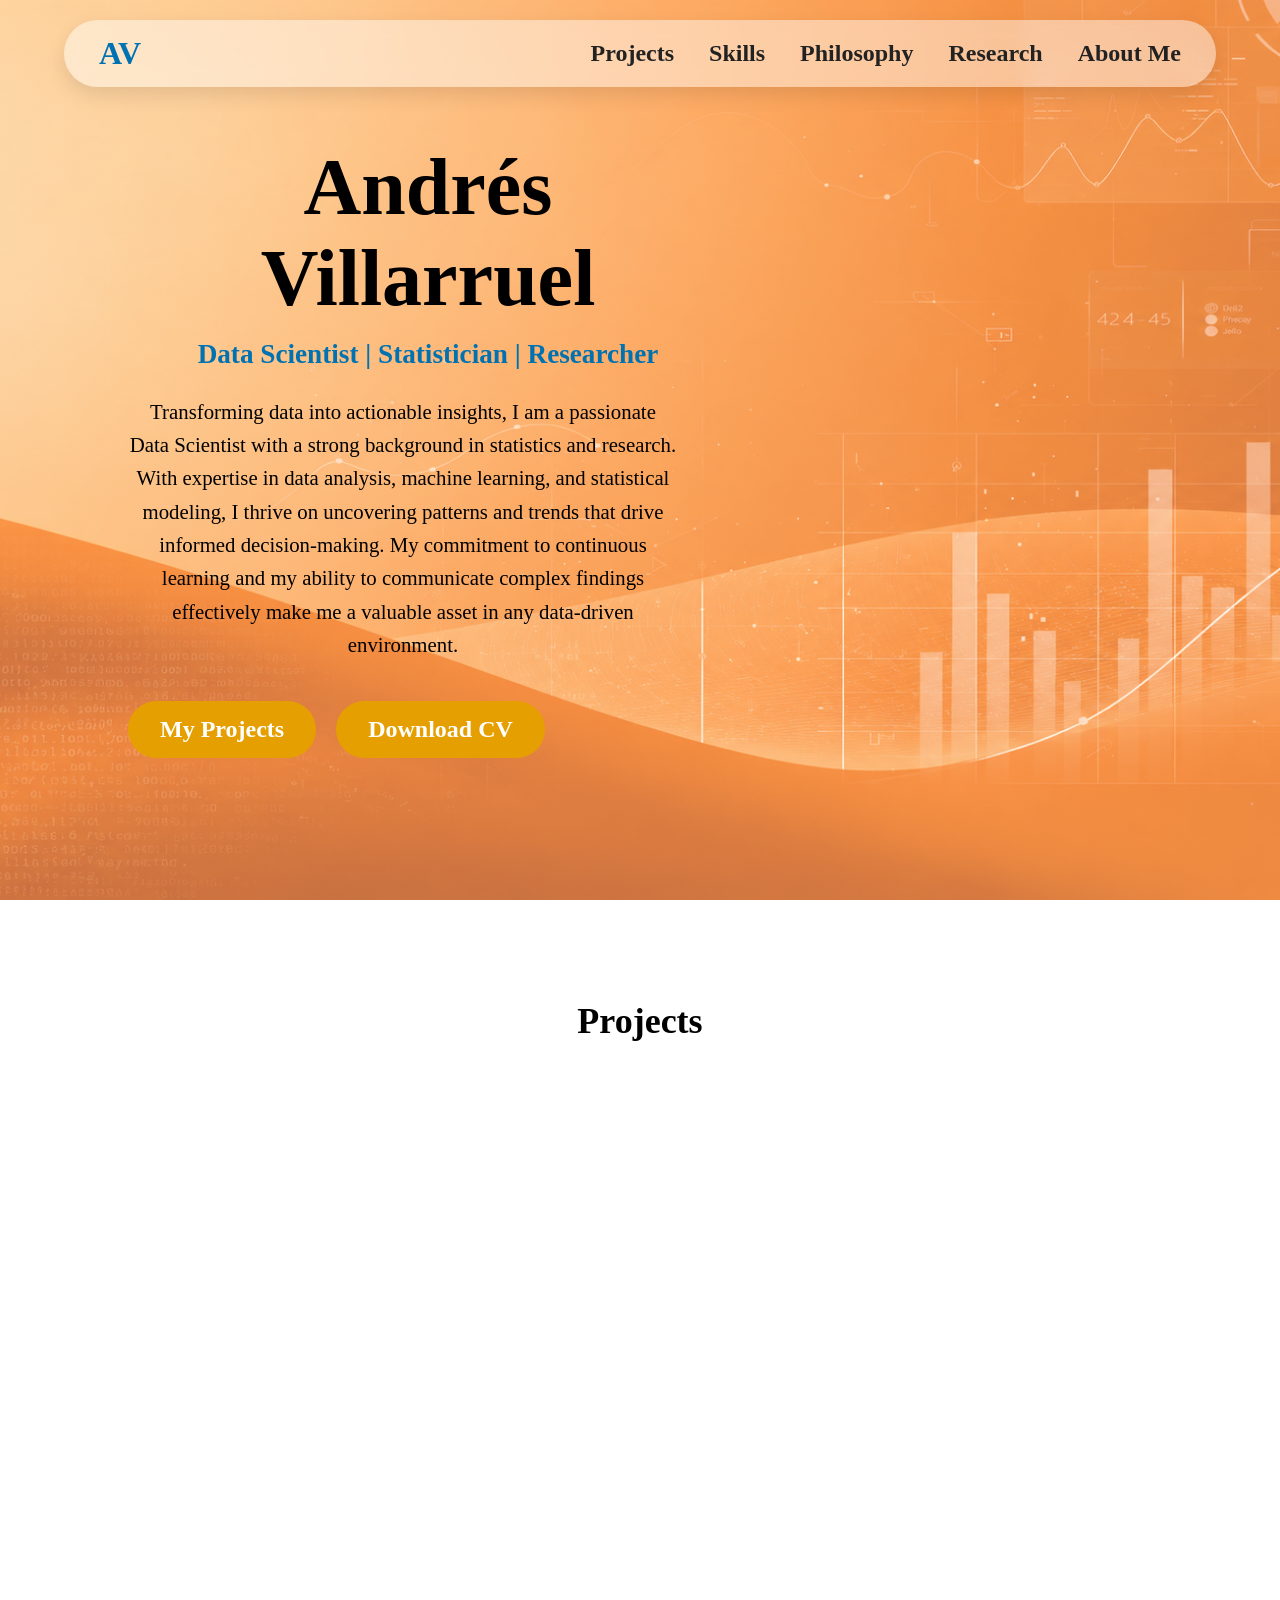
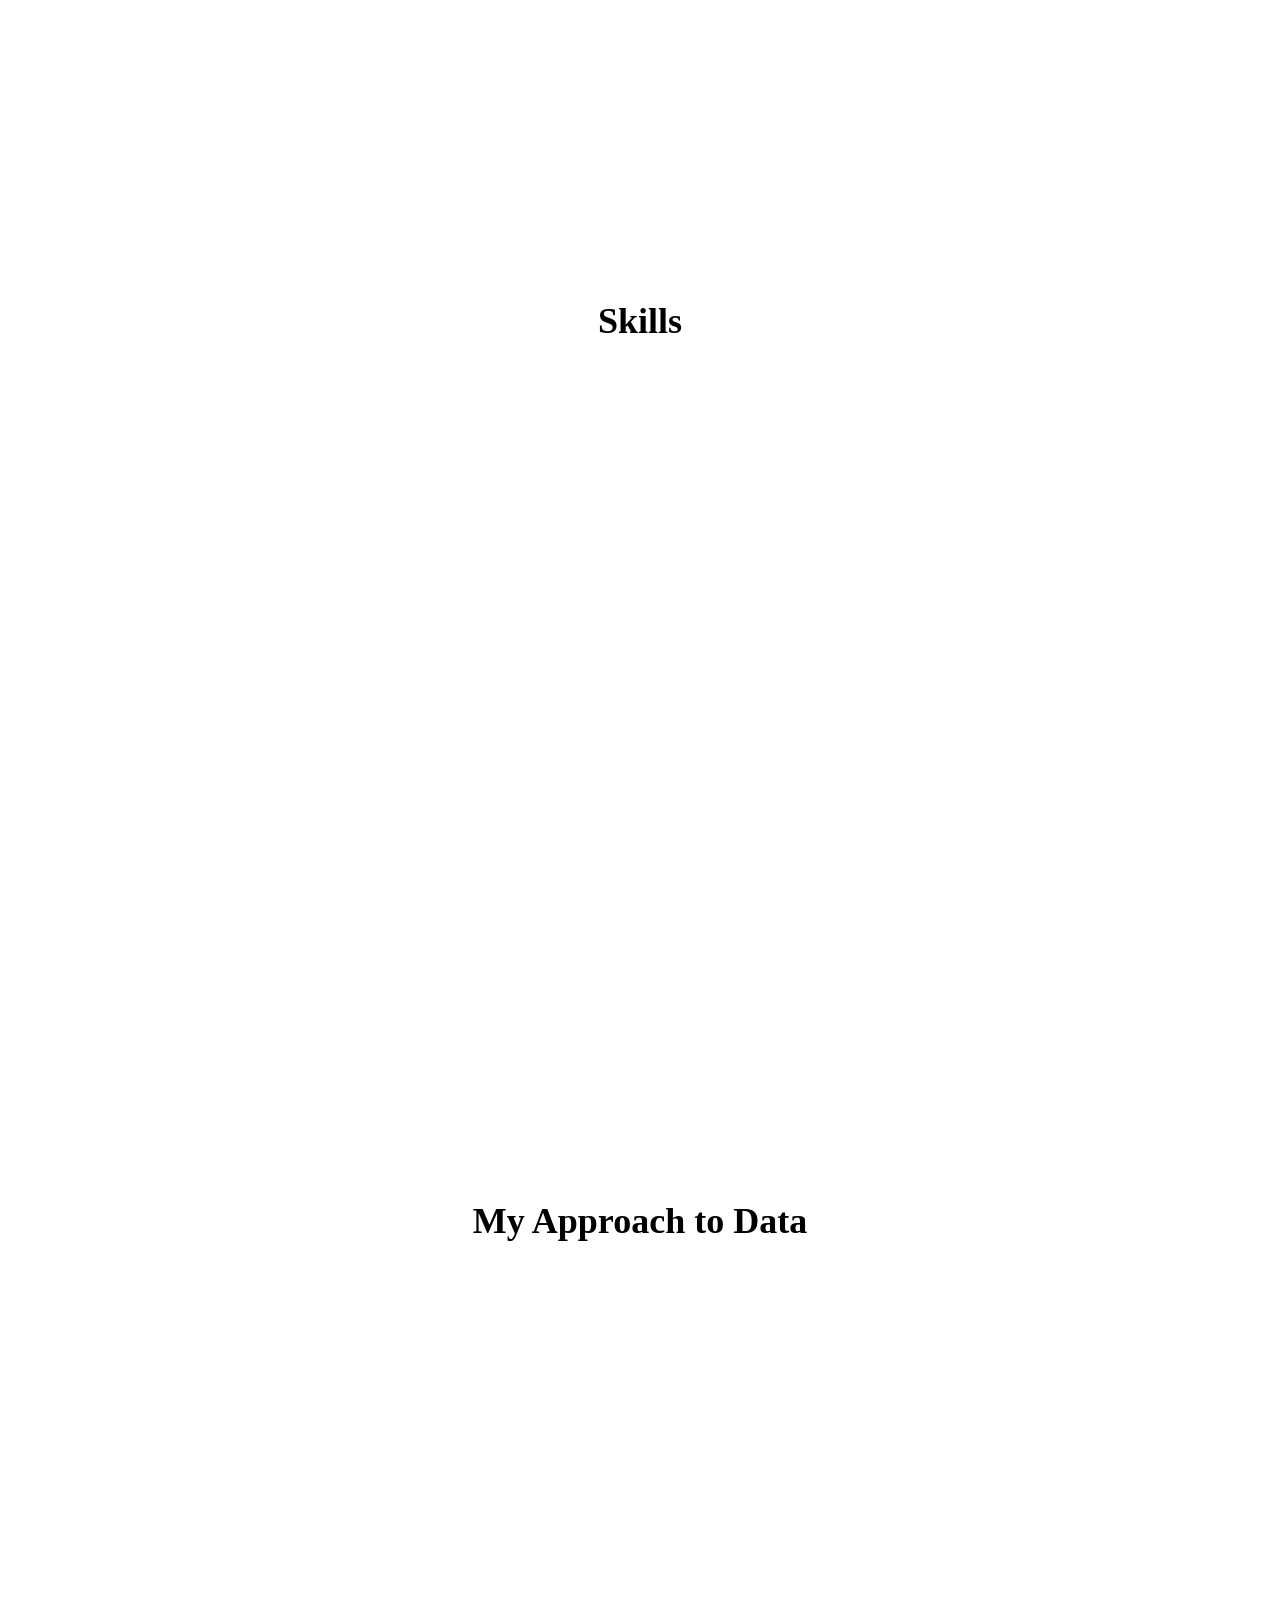
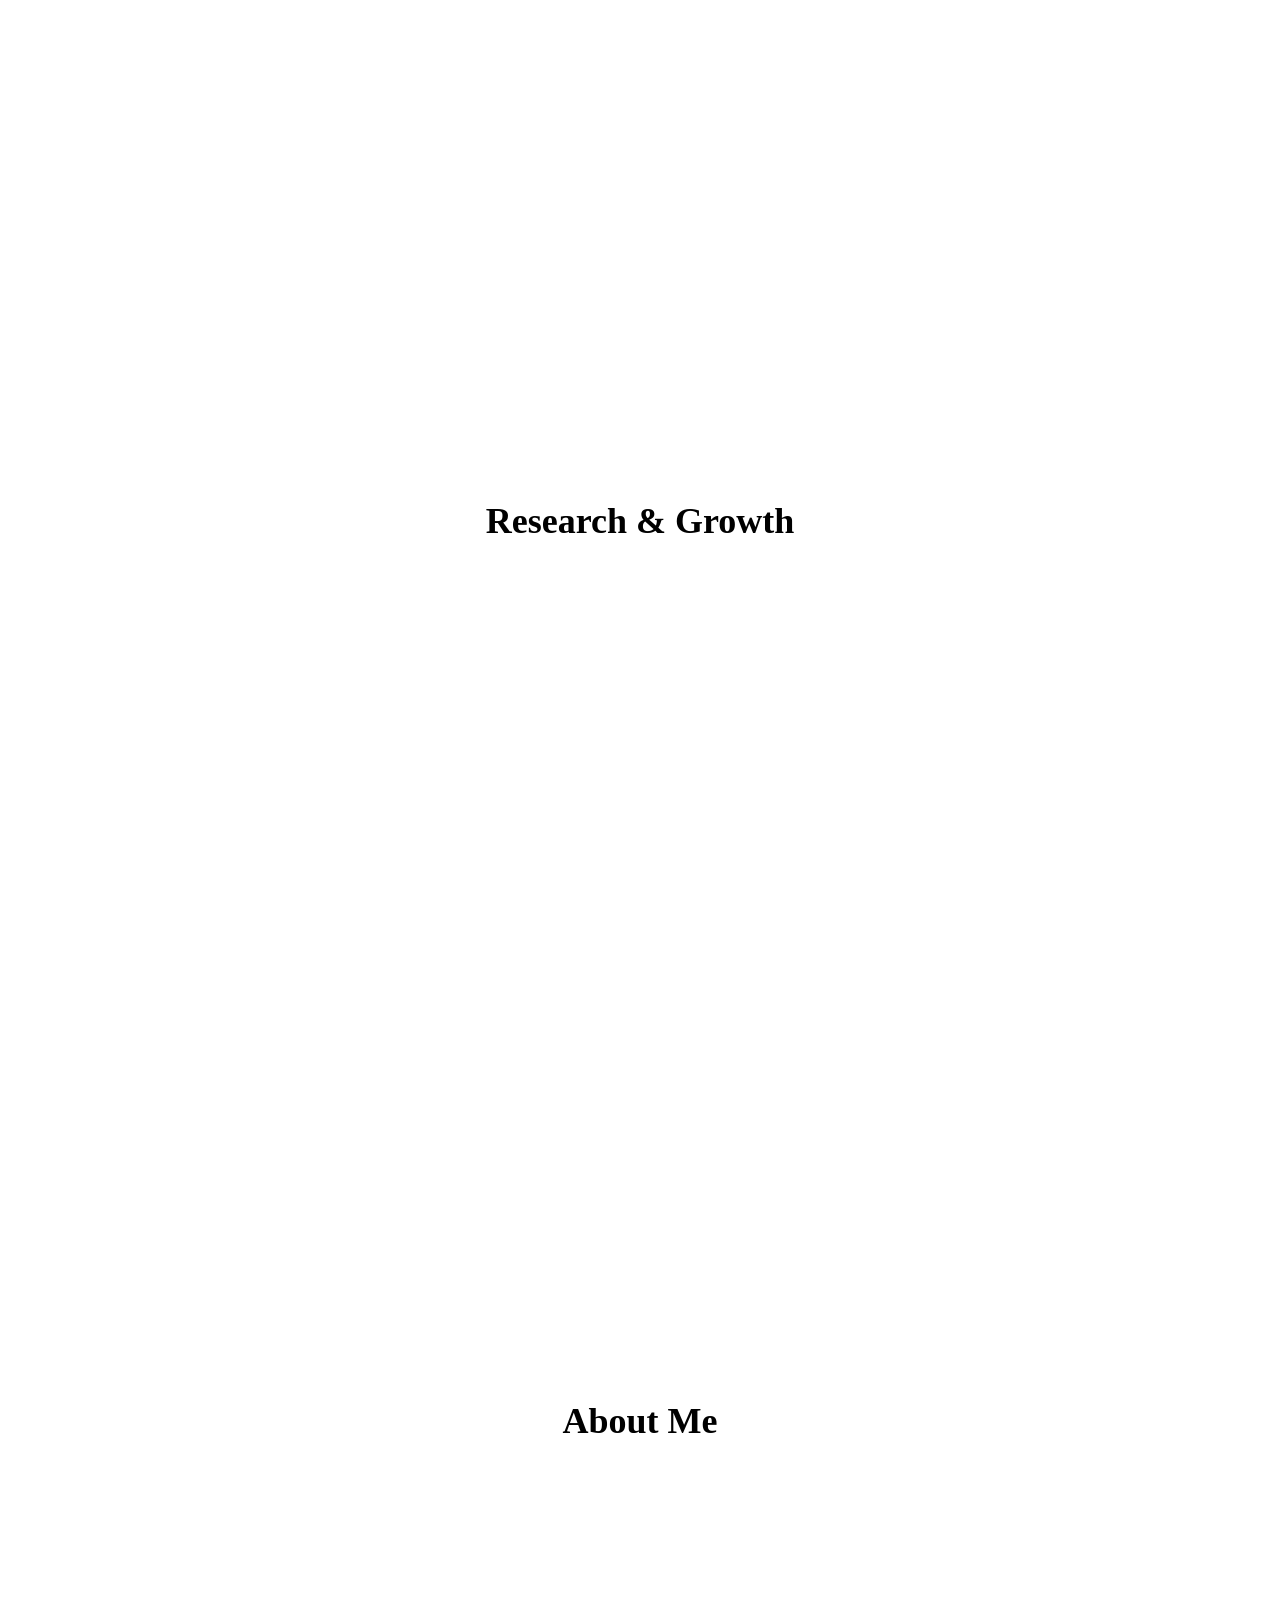
==== index.html @ 9e5d06f0 "Created basic files and folders style.css, script.js,  image folder and index.html" ====
<!DOCTYPE html>
<html lang="en">

<head>
    <meta charset="UTF-8">
    <meta name="viewport" content="width=device-width, initial-scale=1.0">

    <title>
        Andy Villa | Data Analyst
    </title>

    <link rel="stylesheet" href="styles/style.css">
</head>

<body>
     <header>

        <nav>

            <div class="logo">
                AV
            </div>

            <ul class="nav-links">

                <li>
                    <a href="#projects">
                        Projects
                    </a>
                </li>

                <li>
                    <a href="#skills">
                        Skills
                    </a>
                </li>

                <li>
                    <a href="#philosophy">
                        Philosophy
                    </a>
                </li>

                <li>
                    <a href="#research">
                        Research
                    </a>
                </li>

                <li>
                    <a href="#about">
                        About Me
                    </a>
                </li>

            </ul>

        </nav>

    </header>


    <section id="hero">
        <div class="hero-content">
            <h1>
                Andrés Villarruel
            </h1>

            <h2>
                Data Scientist | Statistician | Researcher
            </h2>

            <p>
                Transforming data into actionable insights, I am a passionate Data Scientist with a strong background in statistics and research. With expertise in data analysis, machine learning, and statistical modeling, I thrive on uncovering patterns and trends that drive informed decision-making. My commitment to continuous learning and my ability to communicate complex findings effectively make me a valuable asset in any data-driven environment. 
            </p>

            <div class="buttons">

                <a href="#projects" class="button">
                    My Projects
                </a>

                <a href="documents/CV.pdf" class="button">
                    Download CV
                </a>

            </div>
        </div>
    </section>

    <section id="projects">
        <h2>Projects</h2>
    </section>

    <section id="skills">
        <h2>Skills</h2>
    </section>

    <section id="philosophy">
        <h2>My Approach to Data</h2>
    </section>

    <section id="research">
        <h2>Research & Growth</h2>
    </section>

    <section id="about">
        <h2>About Me</h2>
    </section>

    <script src="scripts/script.js"></script>
</body>

</html>
---- styles/style.css ----
body {
    background-color: #ffffff;
    color: black;
    text-align: center;
    font-size: 24px;
}

/* Remove default browser spacing */
* {
    margin: 0;
    padding: 0;
    box-sizing: border-box;
}

/* Navigation bar */
header {
    position: fixed;

    top: 20px;
    left: 50%;

    transform: translateX(-50%);

    width: 90%;

    z-index: 1000;
}


nav {
    display: flex;

    justify-content: space-between;

    align-items: center;

    padding: 15px 35px;

    border-radius: 50px;

    background-color: rgba(255,255,255,0.45);

    backdrop-filter: blur(10px);

    box-shadow: 0 8px 20px rgba(0,0,0,0.1);
}


.logo {

    font-size: 2rem;

    font-weight: 800;

    color: #0072B2;

    cursor: default;
}

.nav-links {

    display: flex;

    list-style: none;

    gap: 35px;
}


.nav-links a {

    text-decoration: none;

    color: #222;

    font-weight: 600;

    position: relative;

    transition: color 0.3s;
}

.nav-links a::after {

    content: "";

    position: absolute;

    left: 0;
    bottom: -5px;

    width: 0;
    height: 3px;

    background-color: #E69F00;

    transition: width 0.3s;
}


.nav-links a:hover {

    color: #E69F00;
}


.nav-links a:hover::after {

    width: 100%;
}
/* Hero section */
#hero {
    height: 100vh;

    display: flex;
    align-items: center;

    padding-left: 10%;

    /* Background image */
    background-image: 
        linear-gradient(
            rgba(255, 255, 255, 0.25),
            rgba(255, 255, 255, 0.25)
        ),
        url("../images/background.png");

    background-size: cover;
    background-position: center;
    background-repeat: no-repeat;
}


/* Container with text */
.hero-content {
    max-width: 600px;
}


/* Name */
.hero-content h1 {
    font-size: 5rem;
    font-weight: 800;
    margin-bottom: 15px;
}


/* Job title */
.hero-content h2 {
    color: #0072B2;
    font-size: 1.7rem;
    font-weight: 600;
    margin-bottom: 25px;
}


/* Description */
.hero-content p {
    font-size: 1.3rem;
    line-height: 1.6;
    max-width: 550px;
    margin-bottom: 40px;
}


/* Buttons container */
.buttons {
    display: flex;
    gap: 20px;
    align-content: center;
}


/* Buttons */
.button {
    display: inline-block;

    background-color: #E69F00;
    color: white;

    text-decoration: none;

    padding: 15px 32px;
    border-radius: 30px;

    font-weight: bold;

    transition: 
        transform 0.2s,
        box-shadow 0.2s;
}


/* Hover effect */
.button:hover {
    background-color: #005580;
    transform: translateY(-3px);
    box-shadow: 0 4px 8px rgba(0, 0, 0, 0.2);
}

html {
    scroll-behavior: smooth;
}

section:not(#hero) {

    min-height: 100vh;

    padding: 100px 10%;
}
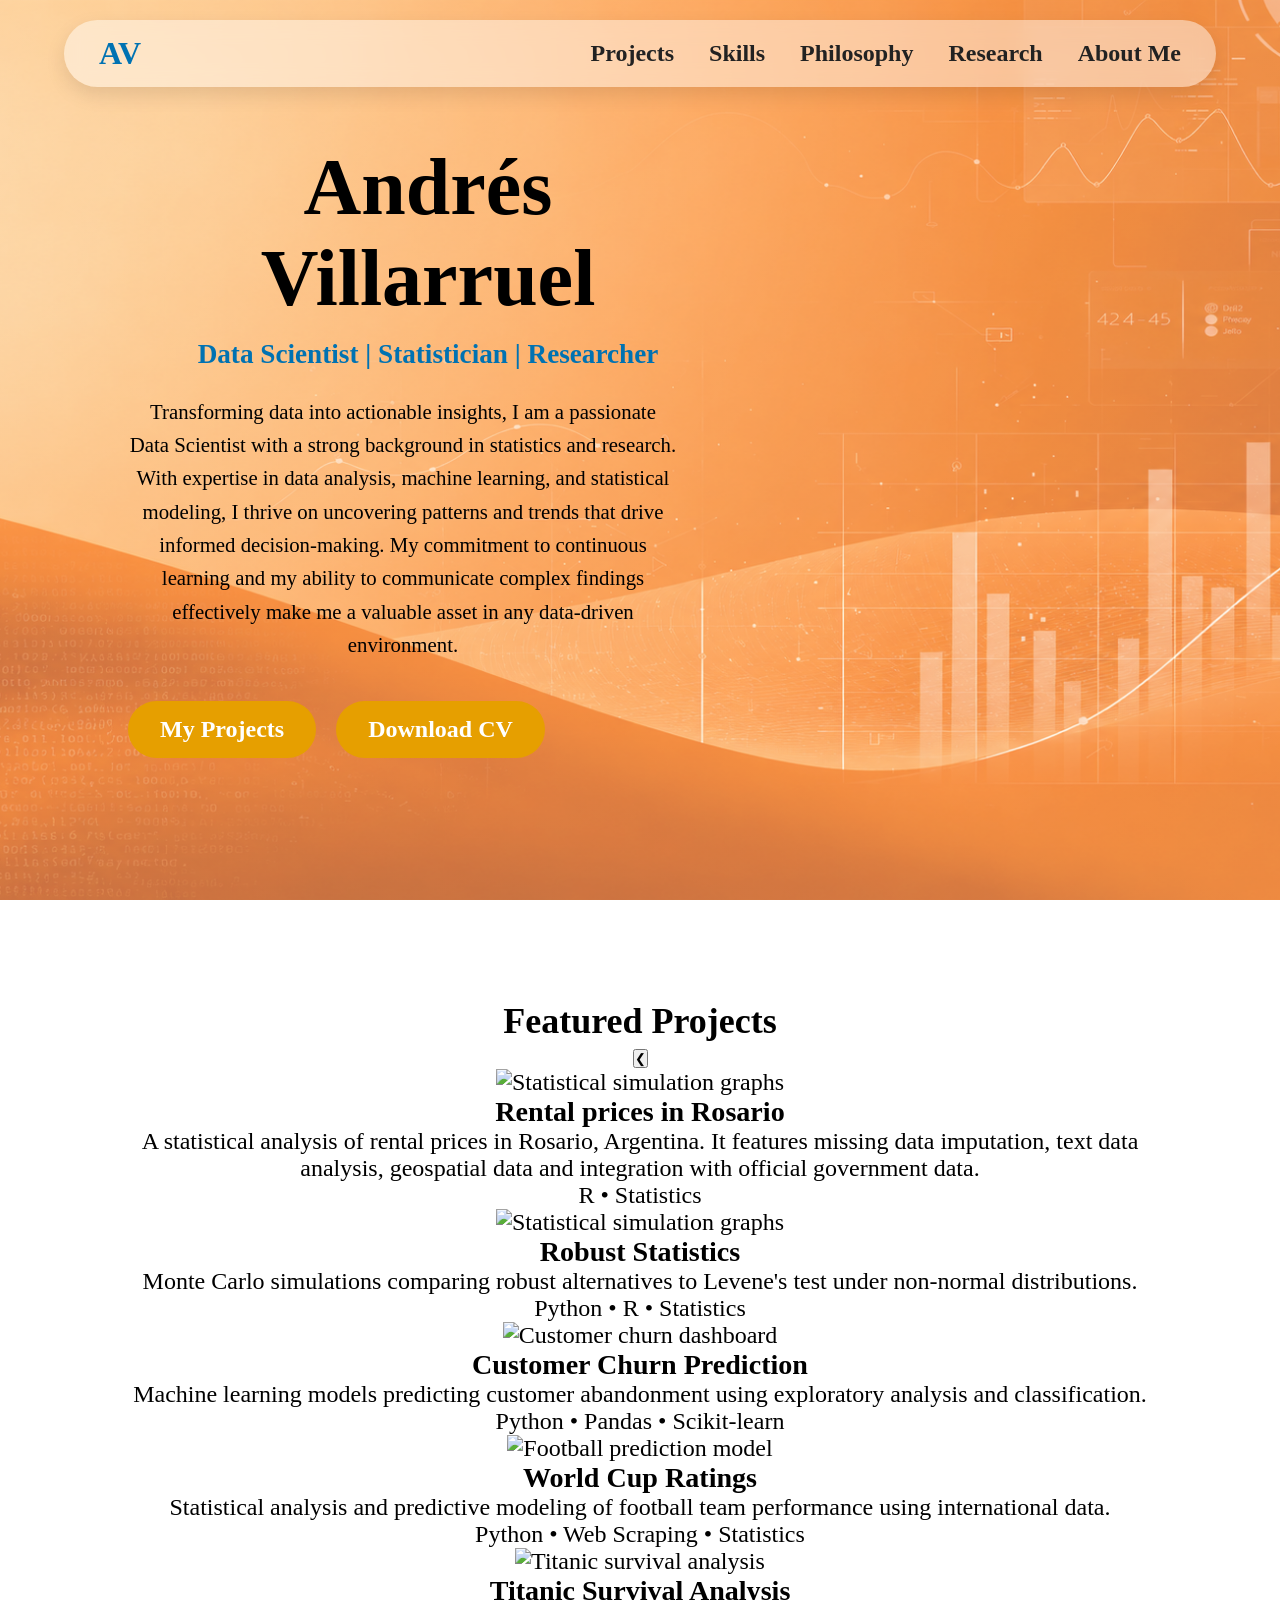
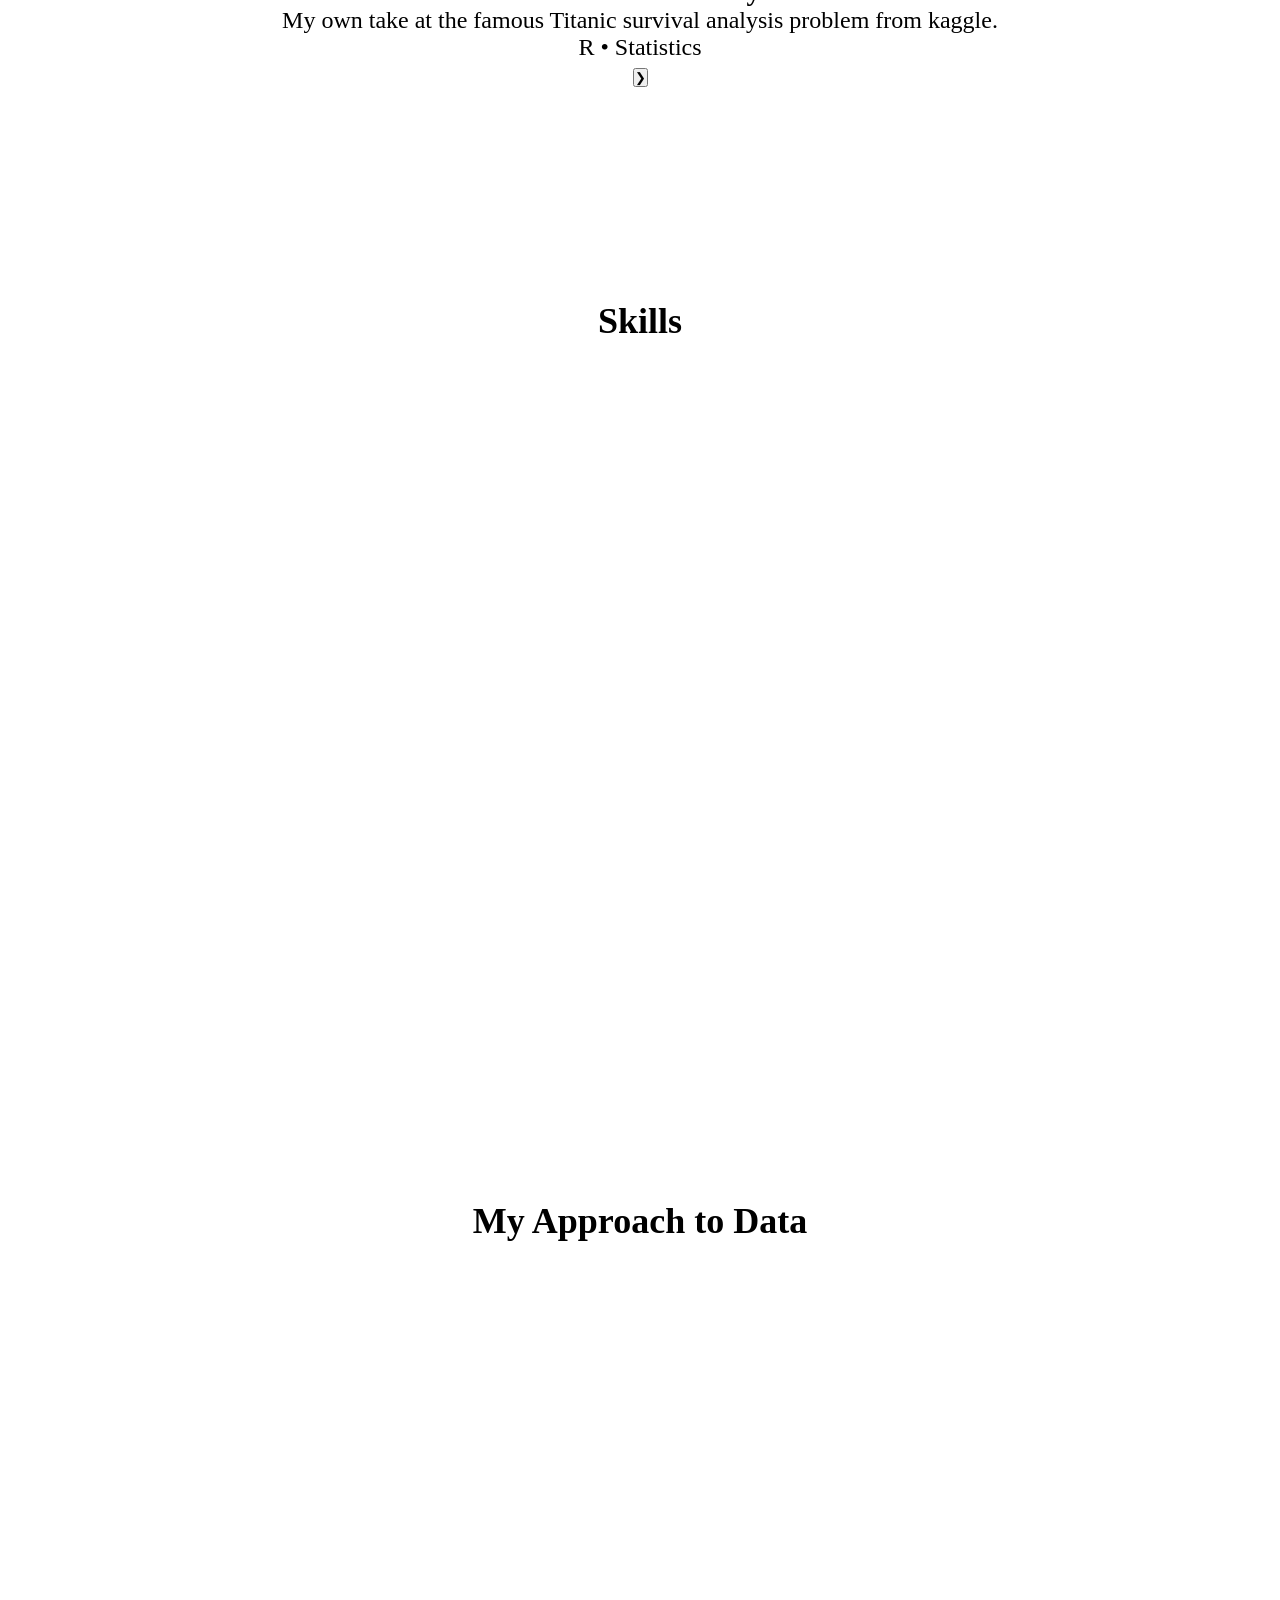
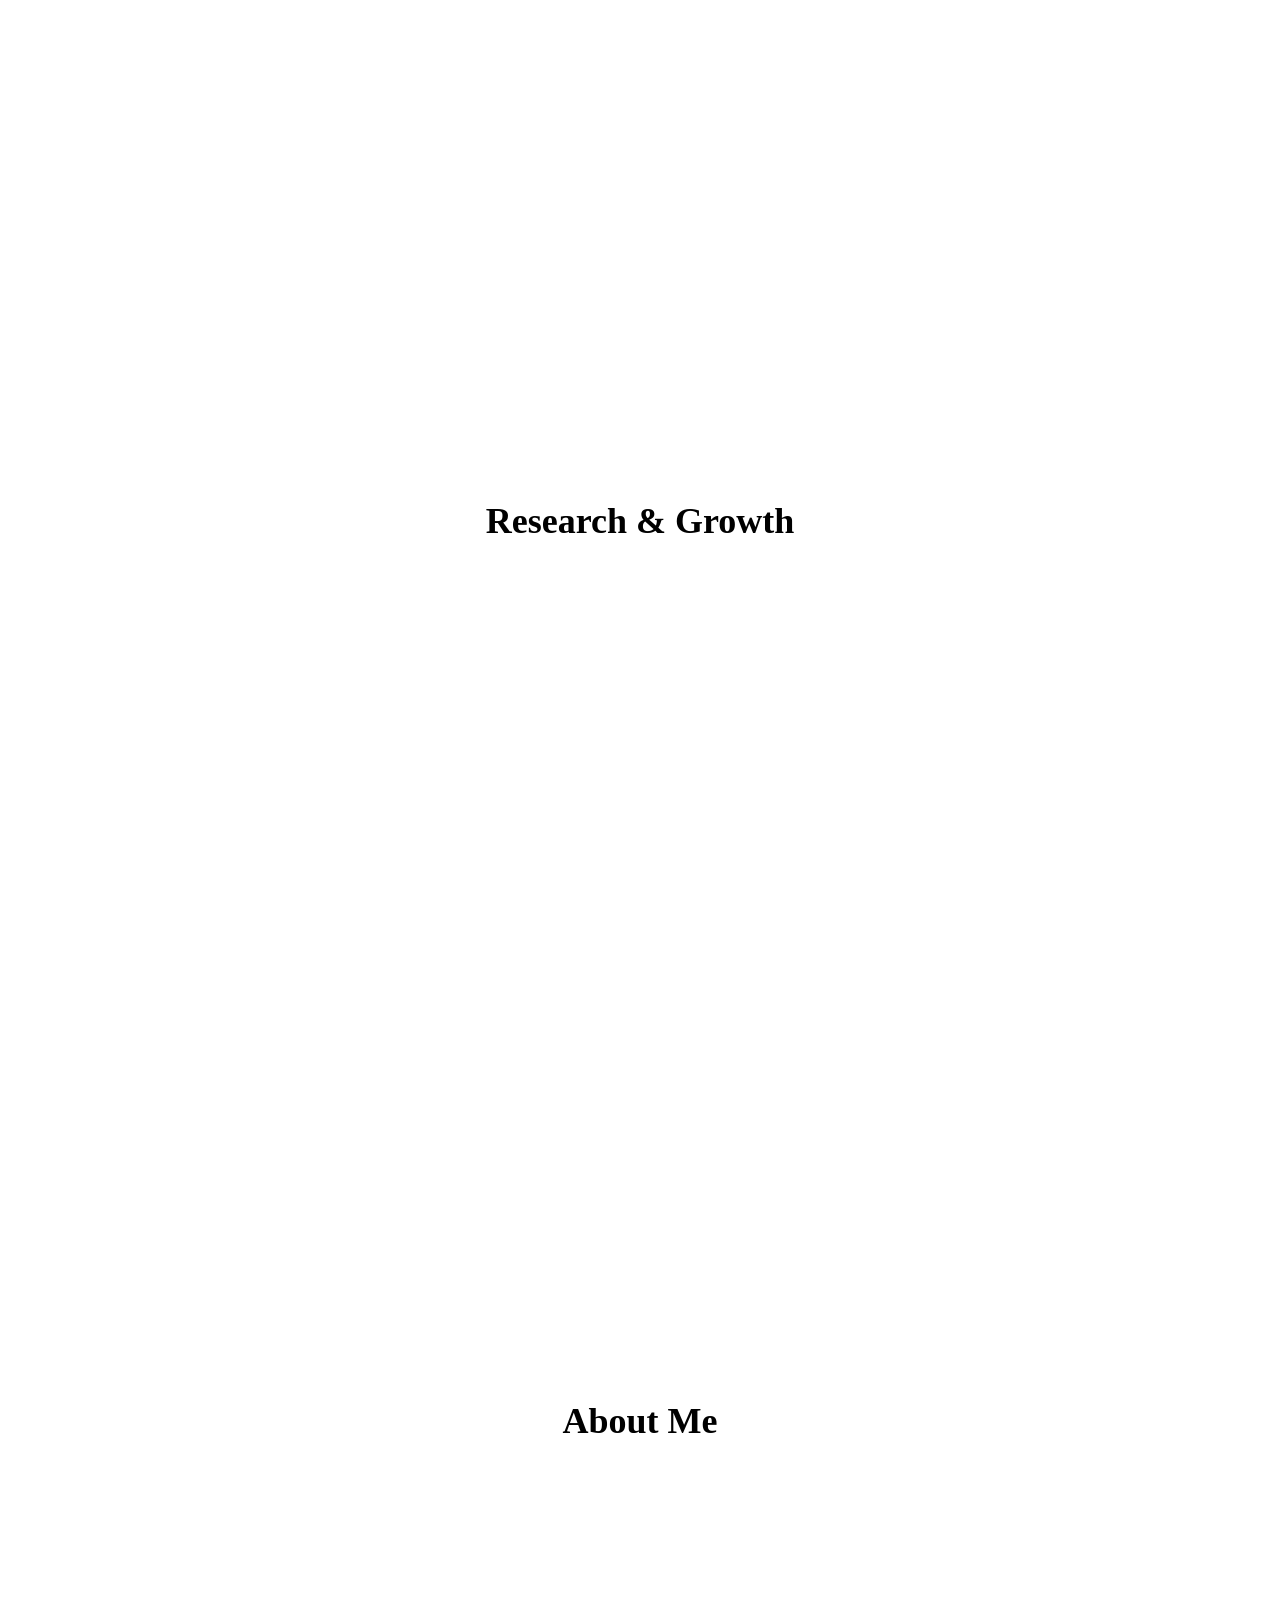
==== commit 05a096e1: "Update added carousel" ====
--- a/index.html
+++ b/index.html
@@ -6,7 +6,7 @@
     <meta name="viewport" content="width=device-width, initial-scale=1.0">
 
     <title>
-        Andy Villa | Data Analyst
+        Andres Villarruel | Data Analyst
     </title>
 
     <link rel="stylesheet" href="styles/style.css">
@@ -89,7 +89,163 @@
     </section>
 
     <section id="projects">
-        <h2>Projects</h2>
+
+        <h2 class="section-title">
+            Featured Projects
+        </h2>
+
+        <div class="carousel-container">
+
+            <button class="arrow left">
+                &#10094;
+            </button>
+
+            
+            <div class="carousel-window">
+
+
+                <div class="project-carousel">
+
+
+                    <article class="project-card">
+
+                        <img src="images/rentalprices/card.png"
+                            alt="Statistical simulation graphs">
+
+                        <div class="card-content">
+
+                            <h3>
+                                Rental prices in Rosario
+                            </h3>
+
+                            <p>
+                                A statistical analysis of rental prices in Rosario, Argentina. It features missing data imputation, text data analysis, geospatial data and integration with official government data.   
+                            </p>
+
+                            <span>
+                                R • Statistics
+                            </span>
+
+                        </div>
+
+                    </article>
+
+
+                    <article class="project-card">
+
+                        <img src="images/levene/card.png"
+                            alt="Statistical simulation graphs">
+
+                        <div class="card-content">
+
+                            <h3>
+                                Robust Statistics
+                            </h3>
+
+                            <p>
+                                Monte Carlo simulations comparing
+                                robust alternatives to Levene's test
+                                under non-normal distributions.
+                            </p>
+
+                            <span>
+                                Python • R • Statistics
+                            </span>
+
+                        </div>
+
+                    </article>
+
+
+                    <article class="project-card">
+
+                        <img src="images/churn/card.png"
+                            alt="Customer churn dashboard">
+
+                        <div class="card-content">
+
+                            <h3>
+                                Customer Churn Prediction
+                            </h3>
+
+                            <p>
+                                Machine learning models predicting
+                                customer abandonment using
+                                exploratory analysis and classification.
+                            </p>
+
+                            <span>
+                                Python • Pandas • Scikit-learn
+                            </span>
+
+                        </div>
+
+                    </article>
+
+
+                    <article class="project-card">
+
+                        <img src="images/worldcup/card.png"
+                            alt="Football prediction model">
+
+                        <div class="card-content">
+
+                            <h3>
+                                World Cup Ratings
+                            </h3>
+
+                            <p>
+                                Statistical analysis and predictive
+                                modeling of football team performance
+                                using international data.
+                            </p>
+
+                            <span>
+                                Python • Web Scraping • Statistics
+                            </span>
+
+                        </div>
+
+                    </article>
+
+                    
+                    <article class="project-card">
+
+                        <img src="images/titanic/card.jpg"
+                            alt="Titanic survival analysis">
+
+                        <div class="card-content">
+
+                            <h3>
+                                Titanic Survival Analysis
+                            </h3>
+
+                            <p>
+                                My own take at the famous Titanic survival analysis problem from kaggle.
+                            </p>
+
+                            <span>
+                                R • Statistics
+                            </span>
+
+                        </div>
+
+                    </article>
+
+
+
+                </div>
+
+            </div>
+
+
+            <button class="arrow right">
+                &#10095;
+            </button>
+
+
+        </div>
+
     </section>
 
     <section id="skills">
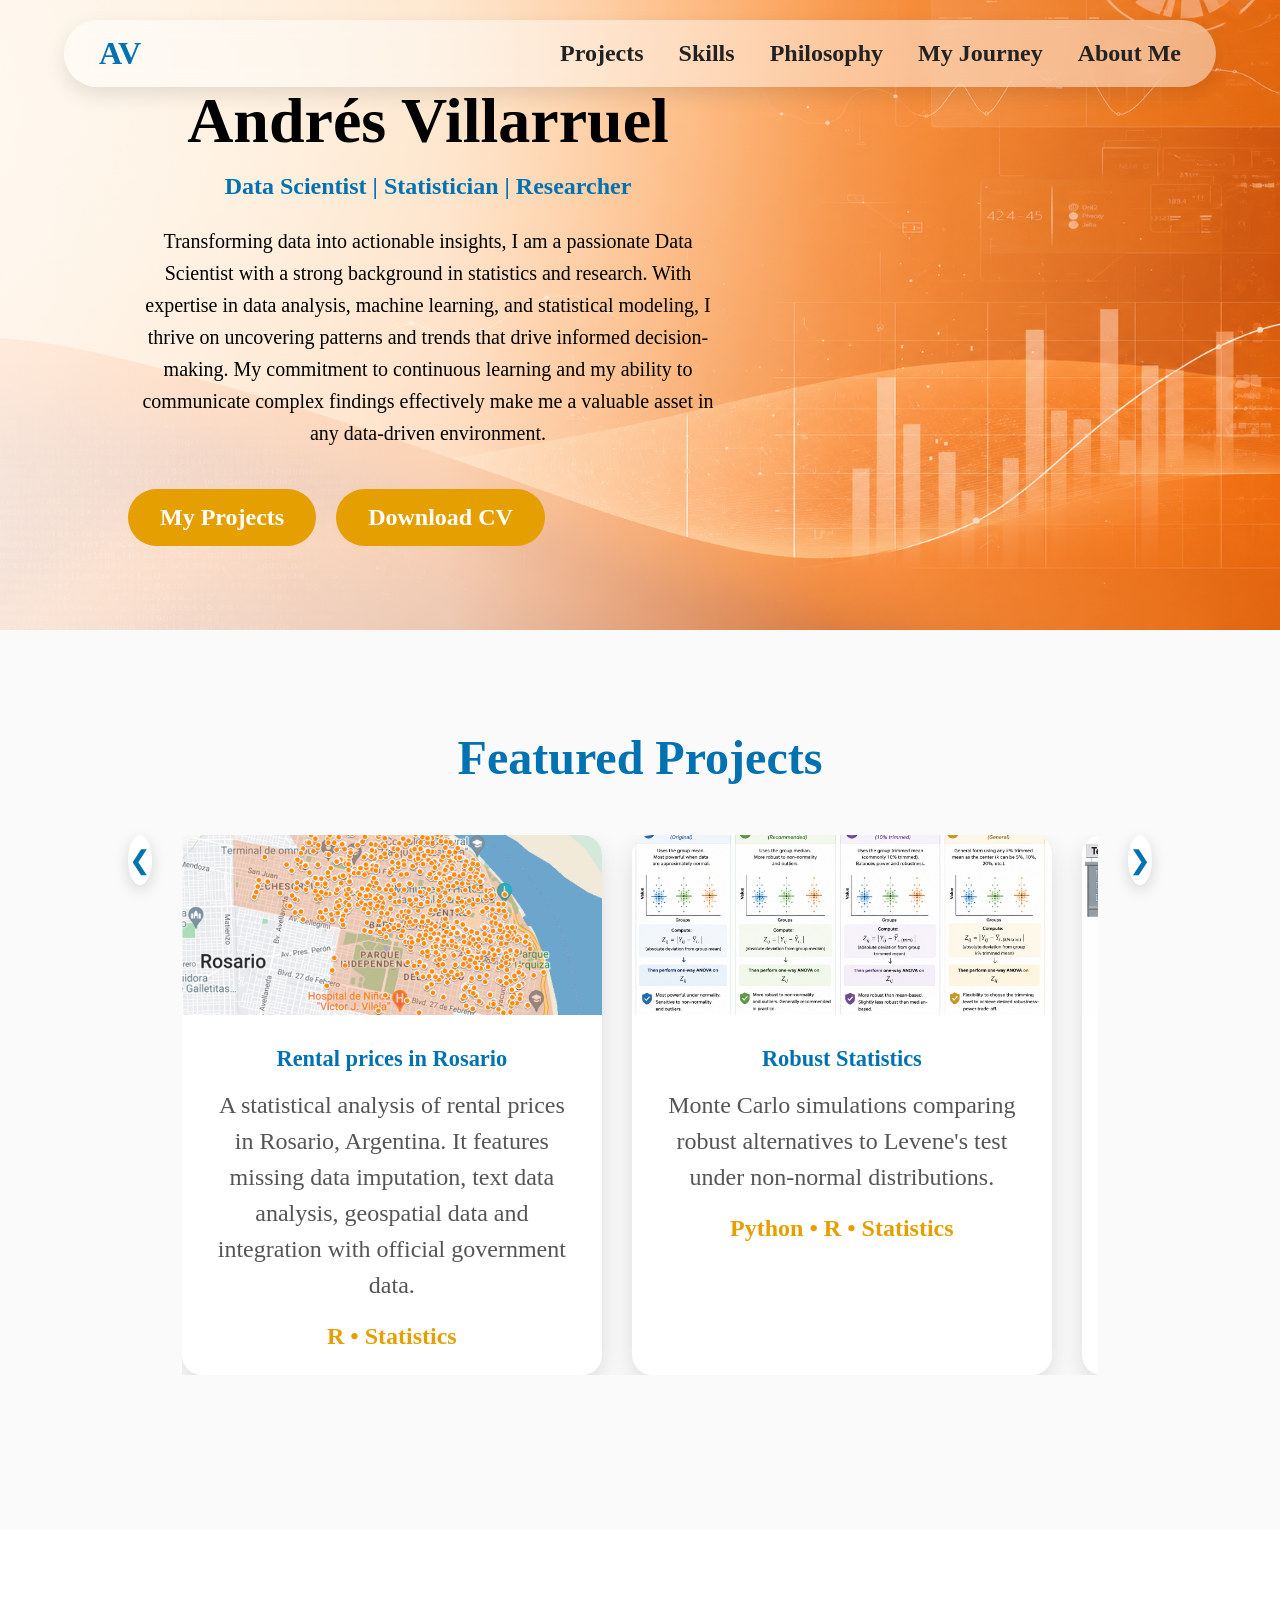
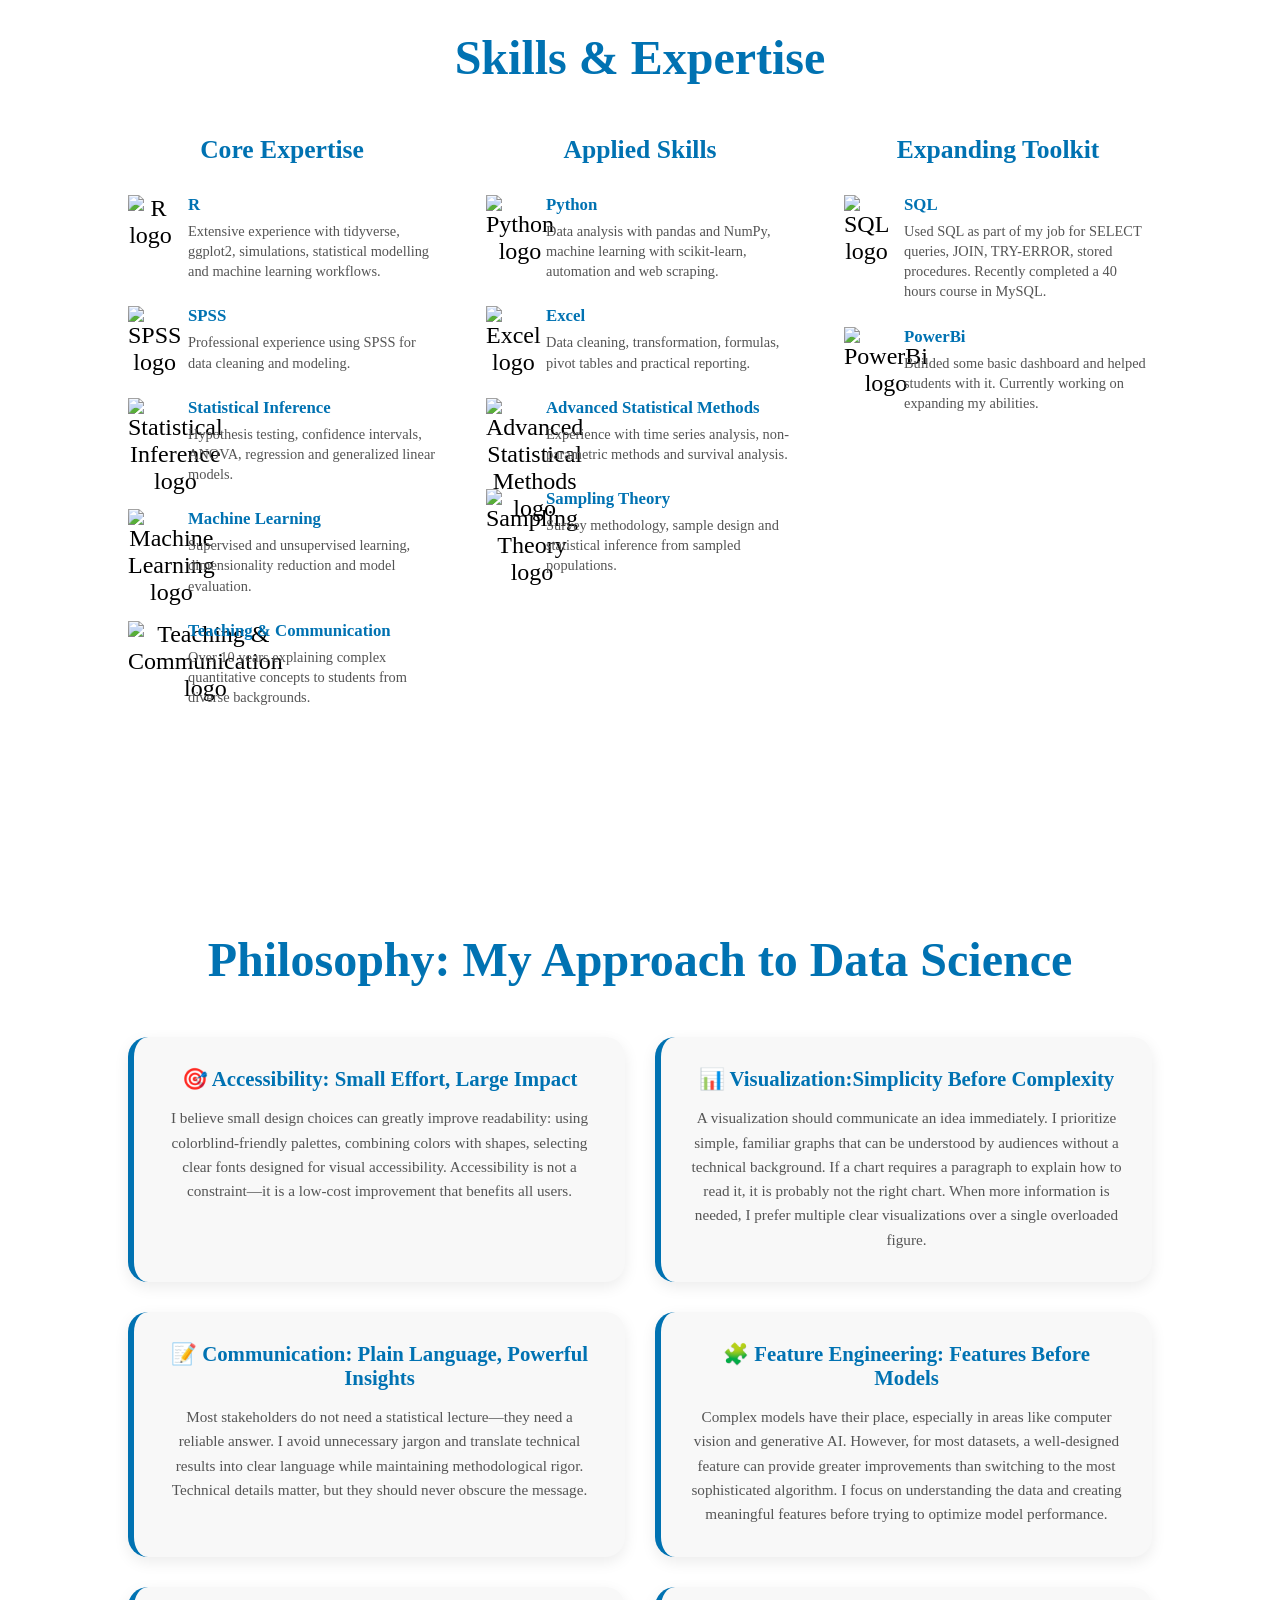
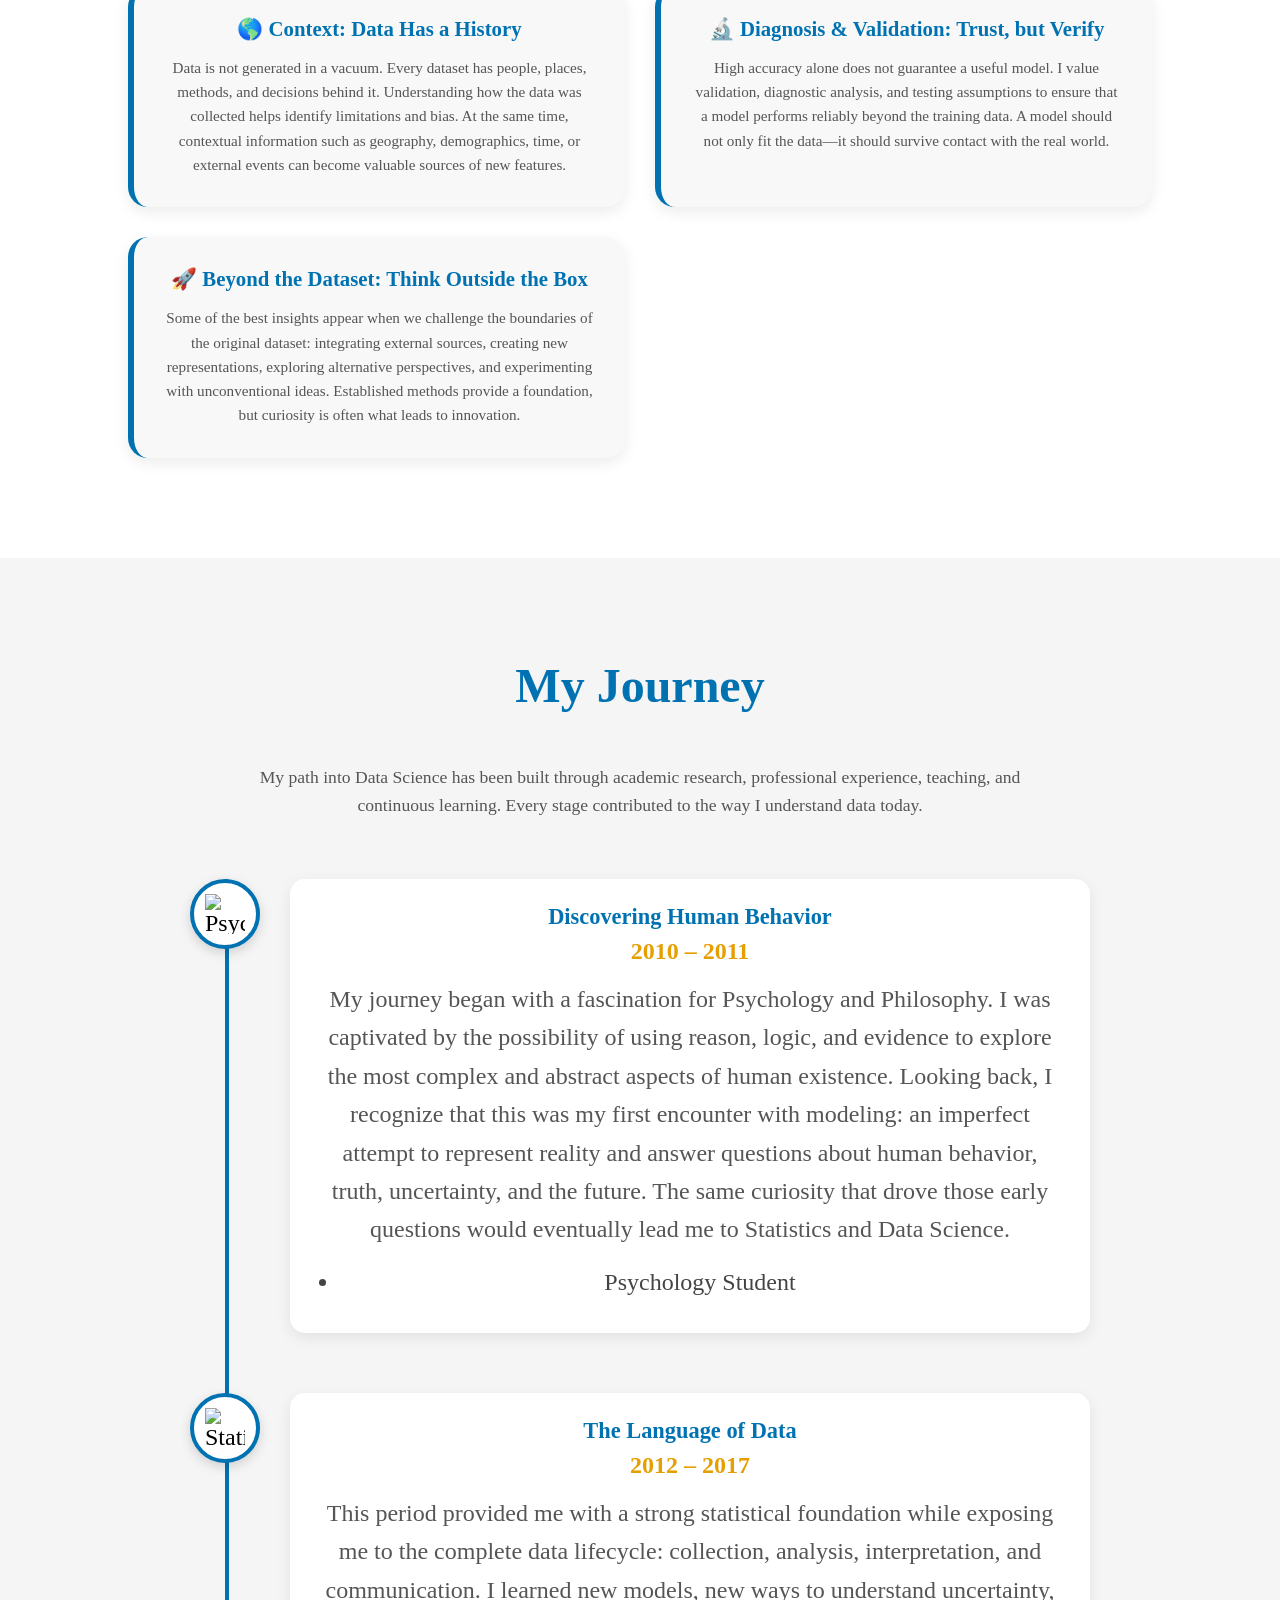
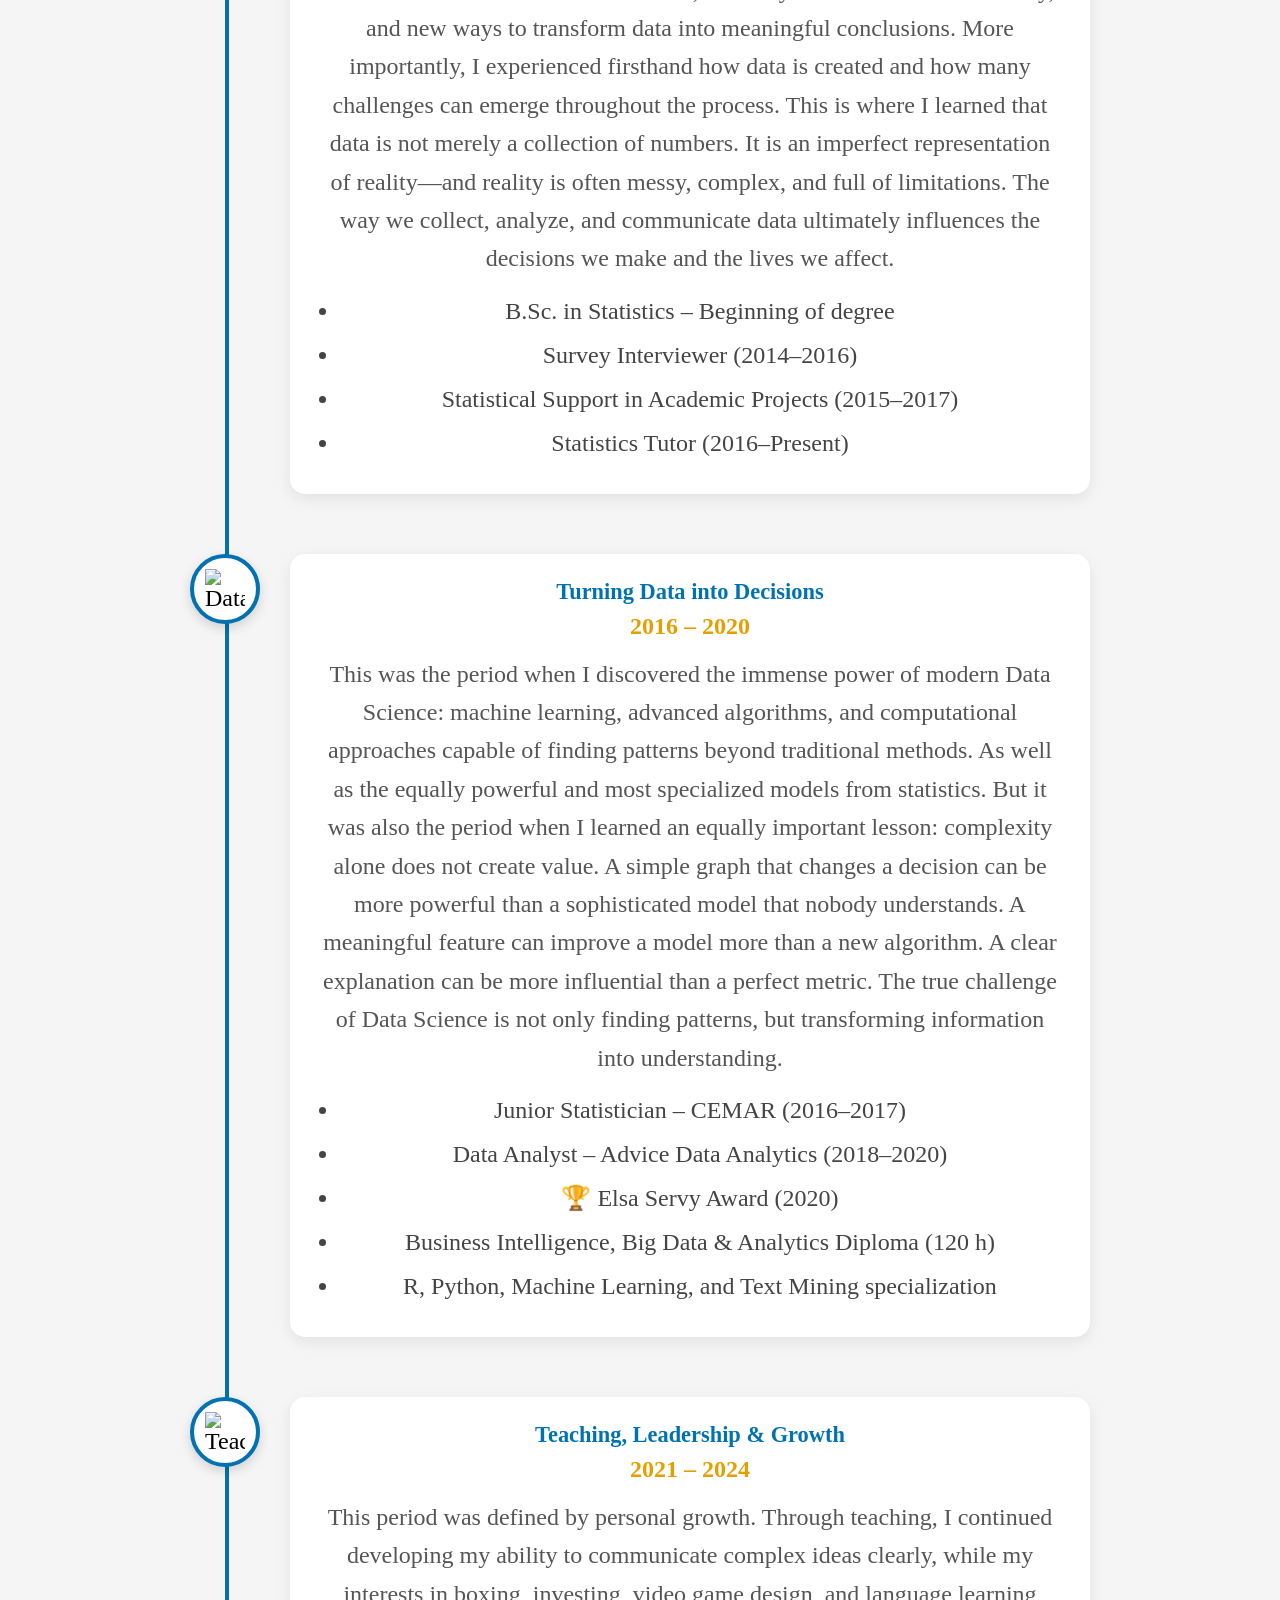
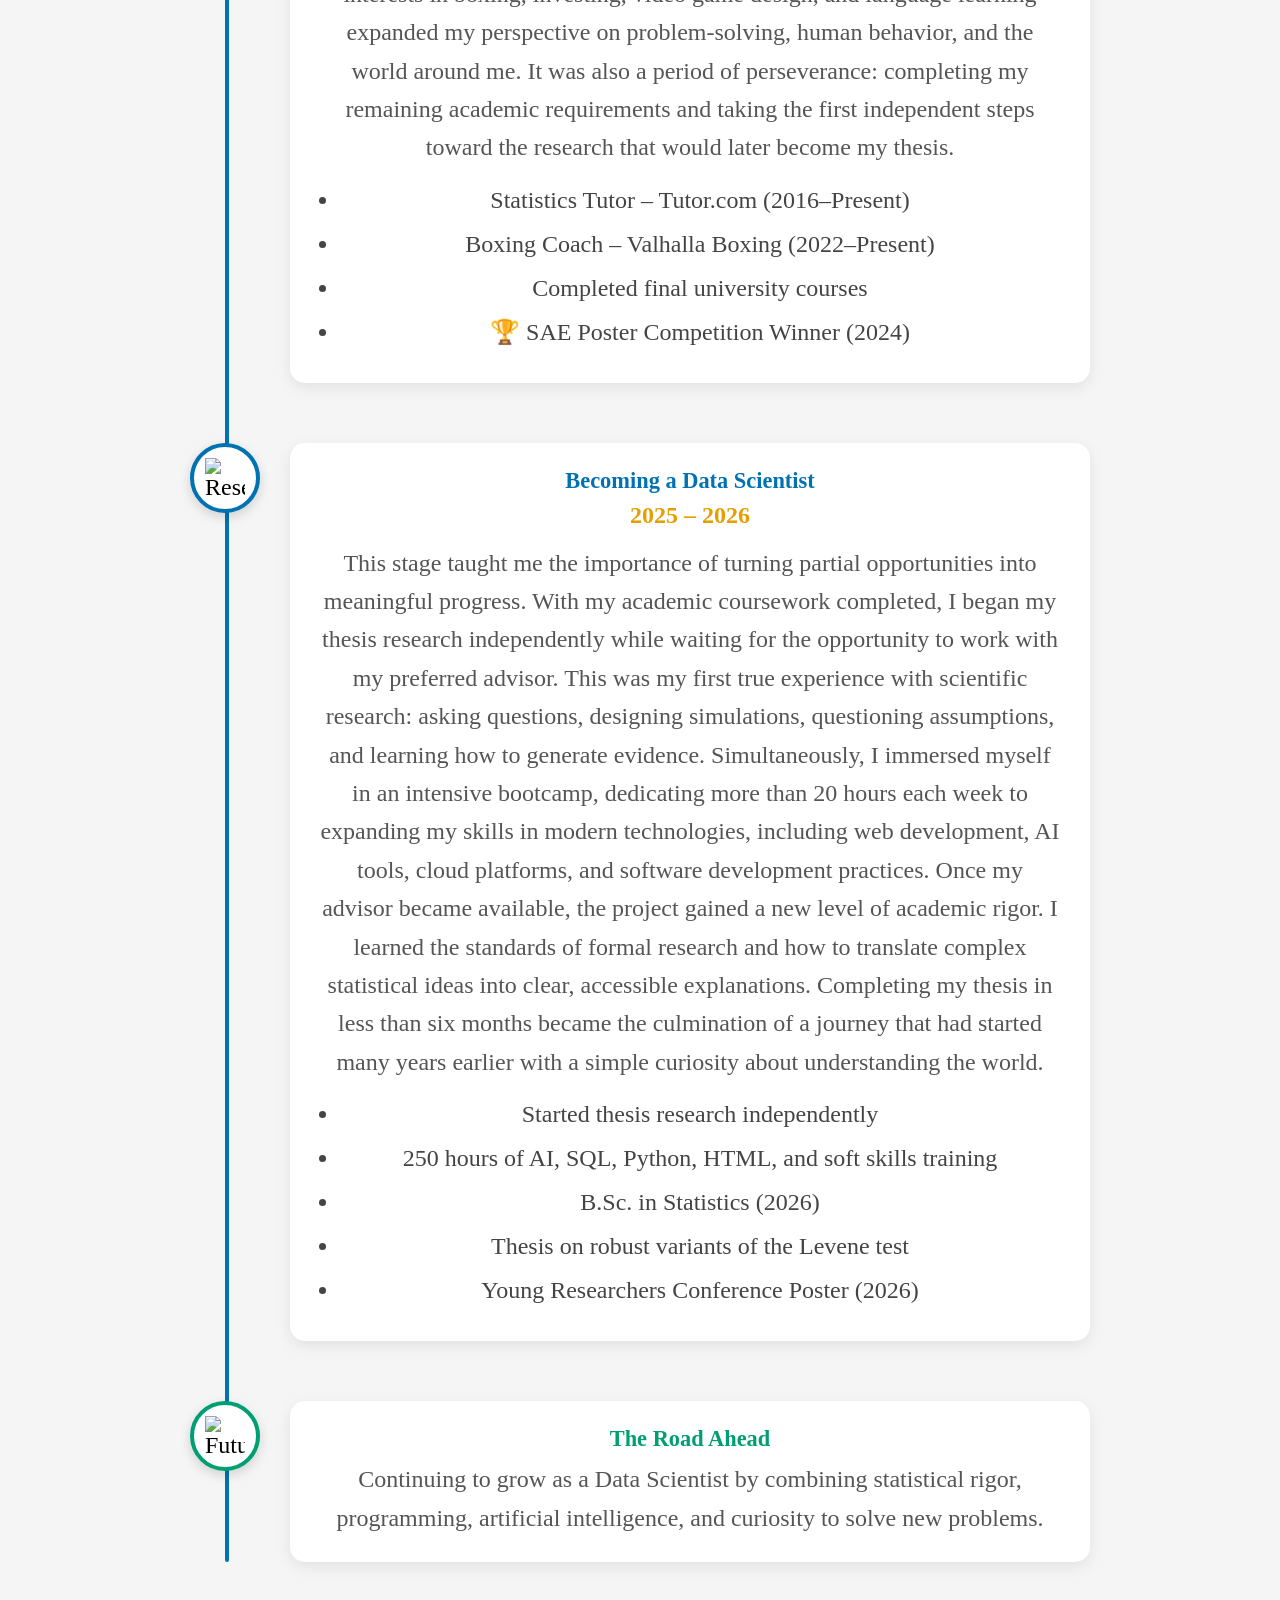
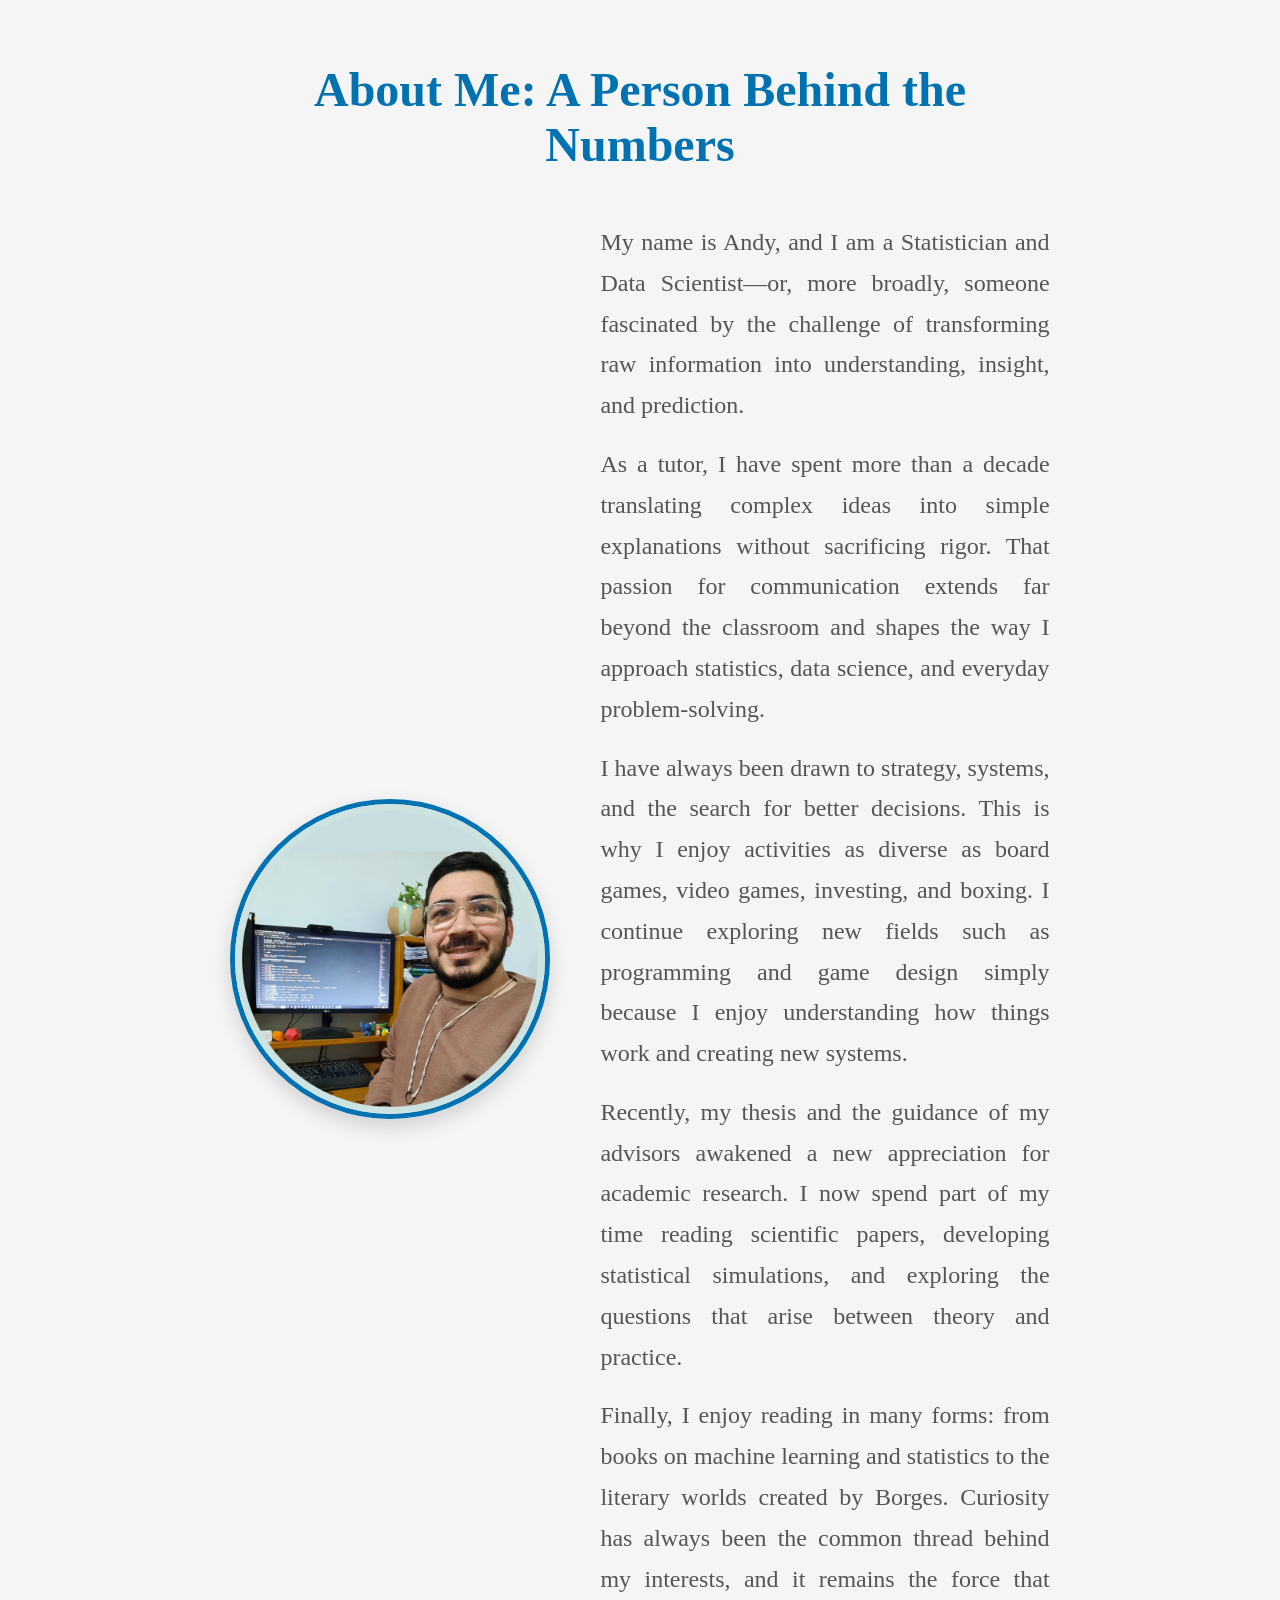
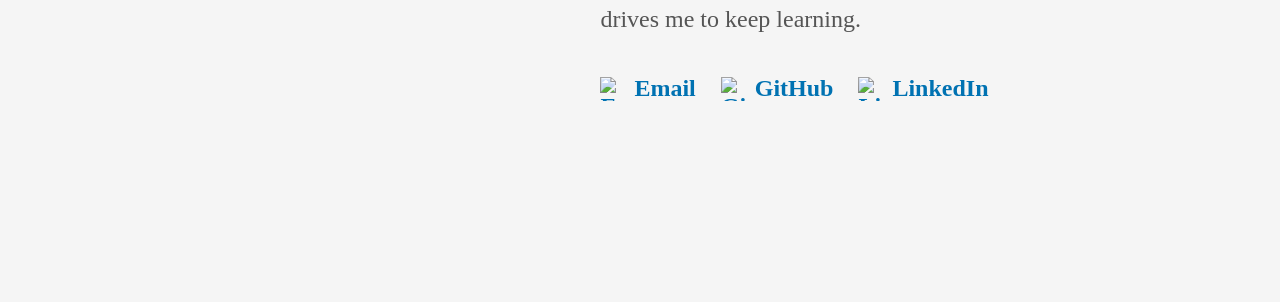
==== commit 2a500622: "General update Added the skill, journey , philosophy and about section" ====
--- a/index.html
+++ b/index.html
@@ -42,8 +42,8 @@
                 </li>
 
                 <li>
-                    <a href="#research">
-                        Research
+                    <a href="#journey">
+                        My Journey
                     </a>
                 </li>
 
@@ -248,21 +248,672 @@
 
     </section>
 
-    <section id="skills">
-        <h2>Skills</h2>
+   <section id="skills">
+
+    <h2 class="section-title">
+        Skills & Expertise
+    </h2>
+
+    <div class="skills-container">
+
+
+        <!-- Core Expertise -->
+        <div class="skill-column">
+
+            <h3>Core Expertise</h3>
+
+
+            <div class="skill-card">
+                <div class="skill-icon">
+                     <img src="images/icons/r.png" alt="R logo">
+                </div>
+                <div class="skill-text">
+                    <h4>R</h4>
+                    <p>
+                        Extensive experience with tidyverse, ggplot2, simulations,
+                        statistical modelling and machine learning workflows.
+                    </p>
+                </div>
+            </div>
+
+            <div class="skill-card">
+                <div class="skill-icon">
+                     <img src="images/icons/spss.png" alt="SPSS logo">
+                </div>
+                <div class="skill-text">
+                    <h4>SPSS</h4>
+                    <p>
+                        Professional experience using SPSS for data cleaning and modeling.
+                    </p>
+                </div>
+            </div>
+
+     
+
+
+            <div class="skill-card">
+                <div class="skill-icon">
+                     <img src="images/icons/stats.png" alt="Statistical Inference logo">
+                </div>
+                <div class="skill-text">
+                    <h4>Statistical Inference</h4>
+                    <p>
+                       Hypothesis testing, confidence intervals, ANOVA,
+                    regression and generalized linear models.
+                    </p>
+                </div>
+            </div>
+
+            <div class="skill-card">
+                <div class="skill-icon">
+                     <img src="images/icons/machinelearning.png" alt="Machine Learning logo">
+                </div>
+                <div class="skill-text">
+                    <h4>Machine Learning</h4>
+                    <p>
+                       Supervised and unsupervised learning, dimensionality
+                    reduction and model evaluation.
+                    </p>
+                </div>
+            </div>
+
+              <div class="skill-card">
+                <div class="skill-icon">
+                     <img src="images/icons/teaching.png" alt="Teaching & Communication logo">
+                </div>
+                <div class="skill-text">
+                    <h4>Teaching & Communication</h4>
+                    <p>
+                        Over 10 years explaining complex quantitative concepts
+                        to students from diverse backgrounds.
+                    </p>
+                </div>
+            </div>
+        </div>
+
+
+
+
+
+
+        <!-- Applied Skills -->
+        <div class="skill-column">
+
+            <h3>Applied Skills</h3>
+
+            <div class="skill-card">
+                <div class="skill-icon">
+                    <img src="images/icons/python.png" alt="Python logo">
+                </div>
+                <div class="skill-text">
+                    <h4>Python</h4>
+                    <p>
+                        Data analysis with pandas and NumPy, machine learning with
+                        scikit-learn, automation and web scraping.
+                    </p>
+                </div>
+            </div>
+
+            <div class="skill-card">
+                <div class="skill-icon">
+                    <img src="images/icons/excel.png" alt="Excel logo">
+                </div>
+                <div class="skill-text">
+                    <h4>Excel</h4>
+                    <p>
+                        Data cleaning, transformation, formulas, pivot tables
+                        and practical reporting.
+                    </p>
+                </div>
+            </div>
+
+            <div class="skill-card">
+                <div class="skill-icon">
+                    <img src="images/icons/advancedstats.png" alt="Advanced Statistical Methods logo">
+                </div>
+                <div class="skill-text">
+                    <h4>Advanced Statistical Methods</h4>
+                    <p>
+                        Experience with time series analysis, non-parametric
+                        methods and survival analysis.
+                    </p>
+                </div>
+            </div>
+
+            <div class="skill-card">
+                <div class="skill-icon">
+                    <img src="images/icons/sampling.png" alt="Sampling Theory logo">
+                </div>
+                <div class="skill-text">
+                    <h4>Sampling Theory</h4>
+                    <p>
+                        Survey methodology, sample design and statistical
+                        inference from sampled populations.
+                    </p>
+                </div>
+            </div>
+         </div>
+
+  
+
+
+         
+
+
+        <!-- Expanding Toolkit -->
+        <div class="skill-column">
+
+            <h3>Expanding Toolkit</h3>
+
+
+            <div class="skill-card">
+                <div class="skill-icon">
+                    <img src="images/icons/sql.png" alt="SQL logo">
+                </div>
+                <div class="skill-text">
+                    <h4>SQL</h4>
+                    <p>
+                        Used SQL as part of my job for SELECT queries, JOIN, TRY-ERROR, stored procedures. Recently completed a 40 hours course in MySQL.
+                    </p>
+                </div>
+            </div>
+
+            <div class="skill-card">
+                <div class="skill-icon">
+                    <img src="images/icons/powerBi.png" alt="PowerBi logo">
+                </div>
+                <div class="skill-text">
+                    <h4>PowerBi</h4>
+                    <p>
+                        Builded some basic dashboard and helped students with it. Currently working on expanding my abilities.
+                    </p>
+                </div>
+            </div>
+
+   
+
+        </div>
+
+
+    </div>
+
+</section>
+
+    <section id="philosophy">
+
+        <h2 class="section-title">
+            Philosophy: My Approach to Data Science
+        </h2>
+
+        <div class="philosophy-container">
+
+
+            <div class="philosophy-card">
+                <h3>🎯 Accessibility: Small Effort, Large Impact</h3>
+                <p>
+                    I believe small design choices can greatly improve readability: using colorblind-friendly palettes, 
+                    combining colors with shapes, selecting clear fonts designed for visual accessibility.
+                    Accessibility is not a constraint—it is a low-cost improvement that benefits all users.
+                </p>
+            </div>
+
+
+            <div class="philosophy-card">
+                <h3>📊 Visualization:Simplicity Before Complexity</h3>
+                <p>
+                    A visualization should communicate an idea immediately. 
+                    I prioritize simple, familiar graphs that can be understood 
+                    by audiences without a technical background.
+                    If a chart requires a paragraph to explain how to read it, it is probably not the right chart. 
+                    When more information is needed, I prefer multiple clear visualizations over a single overloaded figure.
+                </p>
+            </div>
+
+
+            <div class="philosophy-card">
+                <h3>📝 Communication: Plain Language, Powerful Insights</h3>
+                <p>
+                    Most stakeholders do not need a statistical lecture—they need a reliable answer.
+                    I avoid unnecessary jargon and translate technical results into clear language
+                    while maintaining methodological rigor. Technical details matter, but they should never obscure the message.
+                </p>
+            </div>
+
+
+            <div class="philosophy-card">
+                <h3>🧩 Feature Engineering: Features Before Models</h3>
+                <p>
+                   Complex models have their place, especially in areas like computer vision and generative AI. However, 
+                   for most datasets, a well-designed feature can provide greater improvements than switching to the most sophisticated algorithm.
+                    I focus on understanding the data and creating meaningful features before trying to optimize model performance.
+                </p>
+            </div>
+
+
+            <div class="philosophy-card">
+                <h3>🌎 Context: Data Has a History</h3>
+                <p>
+                    Data is not generated in a vacuum. Every dataset has people, places, methods, and decisions behind it. 
+                    Understanding how the data was collected helps identify limitations and bias. 
+                    At the same time, contextual information such as geography, demographics, time, or external events can become valuable sources of new features.
+                </p>
+            </div>
+
+
+            <div class="philosophy-card">
+                <h3>🔬 Diagnosis & Validation: Trust, but Verify</h3>
+                <p>
+                    High accuracy alone does not guarantee a useful model. I value validation, diagnostic analysis, and testing assumptions
+                    to ensure that a model performs reliably beyond the training data. A model should not only fit the data—it should survive contact with the real world.
+                </p>
+            </div>
+
+
+            <div class="philosophy-card">
+                <h3>🚀 Beyond the Dataset: Think Outside the Box</h3>
+                <p>
+                    Some of the best insights appear when we challenge the boundaries of the original dataset: integrating external sources,
+                    creating new representations, exploring alternative perspectives, and experimenting with unconventional ideas.
+                    Established methods provide a foundation, but curiosity is often what leads to innovation.
+                </p>
+            </div>
+
+
+        </div>
+
     </section>
 
-    <section id="philosophy">
-        <h2>My Approach to Data</h2>
-    </section>
-
-    <section id="research">
-        <h2>Research & Growth</h2>
-    </section>
-
-    <section id="about">
-        <h2>About Me</h2>
-    </section>
+    <section id="journey">
+
+    <h2 class="section-title">
+        My Journey
+    </h2>
+
+    <p class="journey-intro">
+        My path into Data Science has been built through 
+        academic research, professional experience, teaching, 
+        and continuous learning. Every stage contributed to 
+        the way I understand data today.
+    </p>
+
+
+    <div class="journey-timeline">
+
+        <!-- Chapter 1 -->
+        <div class="journey-chapter">
+
+            <div class="chapter-icon">
+                <img src="images/logos/psychology.svg" 
+                     alt="Psychology icon">
+            </div>
+
+            <div class="chapter-content">
+
+                <h3>
+                    Discovering Human Behavior
+                </h3>
+
+                <span class="chapter-period">
+                    2010 – 2011
+                </span>
+
+                <p>
+                    My journey began with a fascination for Psychology and Philosophy.
+                     I was captivated by the possibility of using reason, logic, and evidence
+                      to explore the most complex and abstract aspects of human existence.
+
+                      Looking back, I recognize that this was my first encounter with modeling:
+                       an imperfect attempt to represent reality and answer questions about human behavior,
+                        truth, uncertainty, and the future. The same curiosity that drove those early 
+                        questions would eventually lead me to Statistics and Data Science.
+
+                </p>
+
+                <ul>
+                    <li>
+                        Psychology Student
+                    </li>
+                </ul>
+
+            </div>
+
+        </div>
+
+
+        <!-- Chapter 2 -->
+        <div class="journey-chapter">
+
+            <div class="chapter-icon">
+                <img src="images/logos/statistics.svg" 
+                     alt="Statistics icon">
+            </div>
+
+            <div class="chapter-content">
+
+                <h3>
+                    The Language of Data
+                </h3>
+
+                <span class="chapter-period">
+                    2012 – 2017
+                </span>
+
+                <p>
+                   This period provided me with a strong statistical foundation while exposing me to the complete data lifecycle: collection, 
+                   analysis, interpretation, and communication.
+                   I learned new models, new ways to understand uncertainty, and new ways to transform data into meaningful conclusions. 
+                   More importantly, I experienced firsthand how data is created and how many challenges can emerge throughout the process.
+                   This is where I learned that data is not merely a collection of numbers. It is an imperfect representation of reality—and 
+                   reality is often messy, complex, and full of limitations. The way we collect, analyze, and communicate data ultimately influences 
+                   the decisions we make and the lives we affect.
+    </p>
+
+                <ul>
+                    <li>
+                        B.Sc. in Statistics – Beginning of degree
+                    </li>
+
+                    <li>
+                        Survey Interviewer (2014–2016)
+                    </li>
+
+                    <li>
+                        Statistical Support in Academic Projects 
+                        (2015–2017)
+                    </li>
+
+                    <li>
+                        Statistics Tutor (2016–Present)
+                    </li>
+
+                </ul>
+
+            </div>
+
+        </div>
+
+
+        <!-- Chapter 3 -->
+        <div class="journey-chapter">
+
+            <div class="chapter-icon">
+                <img src="images/logos/business.svg" 
+                     alt="Data Science icon">
+            </div>
+
+            <div class="chapter-content">
+
+                <h3>
+                    Turning Data into Decisions
+                </h3>
+
+                <span class="chapter-period">
+                    2016 – 2020
+                </span>
+
+                <p>
+                    This was the period when I discovered the immense power of modern Data Science: machine learning, advanced algorithms, 
+                    and computational approaches capable of finding patterns beyond traditional methods.
+                     As well as the equally powerful and most specialized models from statistics. 
+                    But it was also the period when I learned an equally important lesson: complexity alone does not create value.
+                    A simple graph that changes a decision can be more powerful than a sophisticated model that nobody understands.
+                    A meaningful feature can improve a model more than a new algorithm. A clear explanation can be more influential than a perfect metric. 
+                    The true challenge of Data Science is not only finding patterns, but transforming information into understanding. 
+                </p>
+
+                <ul>
+                    <li>
+                        Junior Statistician – CEMAR (2016–2017)
+                    </li>
+                    <li>
+                        Data Analyst – Advice Data Analytics 
+                        (2018–2020)
+                    </li>
+
+                    <li>
+                        🏆 Elsa Servy Award (2020)
+                    </li>
+
+                    <li>
+                        Business Intelligence, Big Data & Analytics 
+                        Diploma (120 h)
+                    </li>
+
+                    <li>
+                        R, Python, Machine Learning, and 
+                        Text Mining specialization
+                    </li>
+
+                </ul>
+
+            </div>
+
+        </div>
+
+
+        <!-- Chapter 4 -->
+        <div class="journey-chapter">
+
+            <div class="chapter-icon">
+                <img src="images/logos/teaching.svg" 
+                     alt="Teaching icon">
+            </div>
+
+            <div class="chapter-content">
+
+                <h3>
+                    Teaching, Leadership & Growth
+                </h3>
+
+                <span class="chapter-period">
+                    2021 – 2024
+                </span>
+
+                <p>
+                    This period was defined by personal growth. Through teaching, I continued developing my ability to communicate complex ideas clearly, 
+                    while my interests in boxing, investing, video game design, and language learning expanded my perspective on problem-solving, human behavior, 
+                    and the world around me.
+                    It was also a period of perseverance: completing my remaining academic requirements and taking the first independent steps toward the research 
+                    that would later become my thesis.
+                </p>
+
+                <ul>
+                    <li>
+                        Statistics Tutor – Tutor.com 
+                        (2016–Present)
+                    </li>
+
+                    <li>
+                        Boxing Coach – Valhalla Boxing 
+                        (2022–Present)
+                    </li>
+
+                    <li>
+                        Completed final university courses
+                    </li>
+
+                       <li>
+                        🏆 SAE Poster Competition Winner (2024)
+                    </li>
+
+
+
+                </ul>
+
+            </div>
+
+        </div>
+
+
+        <!-- Chapter 5 -->
+        <div class="journey-chapter">
+
+            <div class="chapter-icon">
+                <img src="images/logos/research.svg" 
+                     alt="Research icon">
+            </div>
+
+            <div class="chapter-content">
+
+                <h3>
+                    Becoming a Data Scientist
+                </h3>
+
+                <span class="chapter-period">
+                    2025 – 2026
+                </span>
+
+                <p>
+                    This stage taught me the importance of turning partial opportunities into meaningful progress.
+
+With my academic coursework completed, I began my thesis research independently while waiting for the opportunity to work with my preferred advisor. This was my first true experience with scientific research: asking questions, designing simulations, questioning assumptions, and learning how to generate evidence.
+
+Simultaneously, I immersed myself in an intensive bootcamp, dedicating more than 20 hours each week to expanding my skills in modern technologies, including web development, AI tools, cloud platforms, and software development practices.
+
+Once my advisor became available, the project gained a new level of academic rigor. I learned the standards of formal research and how to translate complex statistical ideas into clear, accessible explanations. Completing my thesis in less than six months became the culmination of a journey that had started many years earlier with a simple curiosity about understanding the world.
+                </p>
+
+                <ul>
+                    
+
+                
+                    <li>
+                        Started thesis research independently
+                    </li>
+
+                    <li>
+                        250 hours of AI, SQL, Python, HTML, and 
+                        soft skills training
+                    </li>
+
+                    <li>
+                        B.Sc. in Statistics (2026)
+                    </li>
+
+                    <li>
+                        Thesis on robust variants of the Levene test
+                    </li>
+
+                    <li>
+                        Young Researchers Conference Poster (2026)
+                    </li>
+
+                </ul>
+
+            </div>
+
+        </div>
+
+
+        <!-- Future -->
+        <div class="journey-chapter future">
+
+            <div class="chapter-icon">
+                <img src="images/logos/future.svg" 
+                     alt="Future icon">
+            </div>
+
+            <div class="chapter-content">
+
+                <h3>
+                    The Road Ahead
+                </h3>
+
+                <p>
+                    Continuing to grow as a Data Scientist by 
+                    combining statistical rigor, programming, 
+                    artificial intelligence, and curiosity to 
+                    solve new problems.
+                </p>
+
+            </div>
+
+        </div>
+
+
+    </div>
+
+<section id="about">
+
+    <h2 class="section-title">
+        About Me: A Person Behind the Numbers
+    </h2>
+
+    <div class="about-container">
+
+        <!-- Photo -->
+        <div class="about-image">
+            <img src="images/perfil.jpg" alt="Photo of Andres Villarruel">
+        </div>
+
+
+        <!-- Text -->
+        <div class="about-content">
+
+            <p>
+                My name is Andy, and I am a Statistician and Data Scientist—or, 
+                more broadly, someone fascinated by the challenge of transforming 
+                raw information into understanding, insight, and prediction.
+            </p>
+
+            <p>
+                As a tutor, I have spent more than a decade translating complex 
+                ideas into simple explanations without sacrificing rigor. That 
+                passion for communication extends far beyond the classroom and 
+                shapes the way I approach statistics, data science, and everyday 
+                problem-solving.
+            </p>
+
+            <p>
+                I have always been drawn to strategy, systems, and the search 
+                for better decisions. This is why I enjoy activities as diverse 
+                as board games, video games, investing, and boxing. I continue 
+                exploring new fields such as programming and game design simply 
+                because I enjoy understanding how things work and creating new 
+                systems.
+            </p>
+
+            <p>
+                Recently, my thesis and the guidance of my advisors awakened 
+                a new appreciation for academic research. I now spend part of 
+                my time reading scientific papers, developing statistical 
+                simulations, and exploring the questions that arise between 
+                theory and practice.
+            </p>
+
+            <p>
+                Finally, I enjoy reading in many forms: from books on machine 
+                learning and statistics to the literary worlds created by Borges.
+                Curiosity has always been the common thread behind my interests,
+                and it remains the force that drives me to keep learning.
+            </p>
+
+
+            <!-- Contact -->
+            <div class="contact-links">
+
+                <a href="mailto:your.email@gmail.com">
+                    <img src="images/logos/email.svg" alt="Email">
+                    Email
+                </a>
+
+                <a href="https://github.com/youruser" target="_blank">
+                    <img src="images/logos/github.svg" alt="GitHub">
+                    GitHub
+                </a>
+
+                <a href="https://linkedin.com/in/yourprofile" target="_blank">
+                    <img src="images/logos/linkedin.svg" alt="LinkedIn">
+                    LinkedIn
+                </a>
+
+            </div>
+
+        </div>
+
+    </div>
+
+</section>
 
     <script src="scripts/script.js"></script>
 </body>
--- a/styles/style.css
+++ b/styles/style.css
@@ -110,7 +110,7 @@
 }
 /* Hero section */
 #hero {
-    height: 100vh;
+    height: 70vh;
 
     display: flex;
     align-items: center;
@@ -120,8 +120,11 @@
     /* Background image */
     background-image: 
         linear-gradient(
-            rgba(255, 255, 255, 0.25),
-            rgba(255, 255, 255, 0.25)
+            90deg,
+            rgba(255, 255, 255, 0.85) 0%,
+            rgba(255, 255, 255, 0.70) 35%,
+            rgba(255, 255, 255, 0.25) 65%,
+            rgba(255, 255, 255, 0.05) 100%
         ),
         url("../images/background.png");
 
@@ -139,7 +142,7 @@
 
 /* Name */
 .hero-content h1 {
-    font-size: 5rem;
+    font-size: 4rem;
     font-weight: 800;
     margin-bottom: 15px;
 }
@@ -148,7 +151,7 @@
 /* Job title */
 .hero-content h2 {
     color: #0072B2;
-    font-size: 1.7rem;
+    font-size: 1.5rem;
     font-weight: 600;
     margin-bottom: 25px;
 }
@@ -156,15 +159,16 @@
 
 /* Description */
 .hero-content p {
-    font-size: 1.3rem;
+    font-size: 1.25rem;
     line-height: 1.6;
-    max-width: 550px;
+    max-width: 800px;
     margin-bottom: 40px;
 }
 
 
 /* Buttons container */
 .buttons {
+    max-width: 800px;
     display: flex;
     gap: 20px;
     align-content: center;
@@ -207,4 +211,664 @@
     min-height: 100vh;
 
     padding: 100px 10%;
+}
+
+
+#projects {
+    background-color: #FAFAFA;
+}
+
+
+.section-title {
+    text-align: center;
+    font-size: 3rem;
+    color: #0072B2;
+    margin-bottom: 50px;
+}
+
+/*carousel styles */
+.carousel-window {
+    overflow: hidden;
+    width: 1920px;
+}
+
+.carousel-container {
+    display: flex;
+    gap: 30px;
+    transition: transform 0.5s ease;
+}
+
+.project-carousel {
+    display: flex;
+    gap: 30px;
+}
+
+
+.project-card {
+
+    width: 420px;
+    flex-shrink: 0;
+
+    background-color: white;
+
+    border-radius: 20px;
+
+    overflow: hidden;
+
+    box-shadow:
+        0 10px 25px rgba(0,0,0,0.12);
+
+    transition:
+        transform 0.3s,
+        box-shadow 0.3s;
+}
+
+.project-card:hover {
+
+    transform: translateY(-10px);
+
+    box-shadow:
+        0 20px 35px rgba(0,0,0,0.18);
+}
+
+.project-card img {
+
+    width: 100%;
+
+    height: 180px;
+
+    object-fit: cover;
+}
+
+/* Card content */
+
+.card-content {
+
+    padding: 25px;
+}
+
+
+.card-content h3 {
+
+    color: #0072B2;
+
+    margin-bottom: 15px;
+
+    font-size: 1.4rem;
+}
+
+
+.card-content p {
+
+    line-height: 1.5;
+
+    margin-bottom: 20px;
+
+    color: #555;
+}
+
+
+.card-content span {
+
+    color: #E69F00;
+
+    font-weight: bold;
+}
+
+/* The arrows */
+.arrow {
+
+    width: 50px;
+    height: 50px;
+
+    border: none;
+
+    border-radius: 50%;
+
+    background-color: white;
+
+    color: #0072B2;
+
+    font-size: 1.6rem;
+
+    cursor: pointer;
+
+    box-shadow:
+        0 5px 15px rgba(0,0,0,0.15);
+
+    transition:
+        transform 0.2s,
+        background-color 0.2s;
+}
+
+
+.arrow:hover {
+
+    background-color: #0072B2;
+
+    color: white;
+
+    transform: scale(1.1);
+}
+
+.arrow.disabled {
+    opacity: 0.3;
+    cursor: default;
+    transform: none;
+}
+
+/* Skill section*/
+
+skills {
+    background-color: #F5F5F5;
+    padding: 80px 10%;
+}
+
+
+/* Three main columns */
+
+.skills-container {
+
+    display: grid;
+    grid-template-columns: repeat(3, 1fr);
+    gap: 50px;
+
+    align-items: start;
+}
+
+
+/* Column titles */
+
+.skill-column h3 {
+
+    color: #0072B2;
+
+    font-size: 1.6rem;
+
+    margin-bottom: 30px;
+
+    text-align: center;
+}
+
+
+/* Individual skill */
+
+.skill-card {
+
+    display: flex;
+
+    align-items: flex-start;
+
+    gap: 15px;
+
+    margin-bottom: 25px;
+}
+
+
+/* Logo */
+
+.skill-icon {
+
+    flex-shrink: 0;
+
+    width: 45px;
+    height: 45px;
+}
+
+
+.skill-icon img {
+
+    width: 100%;
+    height: 100%;
+
+    object-fit: contain;
+}
+
+
+/* Text */
+
+.skill-text h4 {
+
+    color: #0072B2;
+
+    font-size: 1.05rem;
+
+    margin: 0 0 6px 0;
+    text-align: left;
+}
+
+
+.skill-text p {
+
+    color: #555;
+
+    font-size: 0.9rem;
+
+    line-height: 1.4;
+
+    margin: 0;
+    text-align: left;
+
+}
+
+/* Philosophy section */
+
+
+#philosophy {
+    background-color: white;
+    padding: 80px 10%;
+}
+
+
+/* Two-column layout */
+
+.philosophy-container {
+
+    display: grid;
+
+    grid-template-columns: repeat(2, 1fr);
+
+    gap: 30px;
+
+}
+
+
+/* Philosophy cards */
+
+.philosophy-card {
+
+    background-color: #F8F8F8;
+
+    padding: 30px;
+
+    border-radius: 20px;
+
+    border-left: 6px solid #0072B2;
+
+    box-shadow: 0 5px 15px rgba(0,0,0,0.08);
+
+}
+
+
+/* Titles */
+
+.philosophy-card h3 {
+
+    color: #0072B2;
+
+    font-size: 1.3rem;
+
+    margin-top: 0;
+    margin-bottom: 15px;
+
+}
+
+
+/* Text */
+
+.philosophy-card p {
+
+    color: #555;
+
+    line-height: 1.6;
+
+    margin: 0;
+
+    font-size: 0.95rem;
+
+}
+
+
+/*Journey*/
+
+/* ================================ */
+/*           MY JOURNEY              */
+/* ================================ */
+
+#journey {
+    background-color: #f5f5f5;
+    padding: 80px 10%;
+}
+
+
+/* Introduction text */
+
+.journey-intro {
+    max-width: 800px;
+    margin: 0 auto 60px auto;
+
+    text-align: center;
+
+    font-size: 1.1rem;
+    color: #555;
+    line-height: 1.6;
+}
+
+
+/* Timeline container */
+
+.journey-timeline {
+
+    position: relative;
+
+    max-width: 900px;
+    margin: auto;
+}
+
+
+/* Vertical line */
+
+.journey-timeline::before {
+
+    content: "";
+
+    position: absolute;
+
+    left: 35px;
+    top: 0;
+    bottom: 0;
+
+    width: 4px;
+
+    background-color: #0072B2;
+
+    border-radius: 5px;
+}
+
+
+/* Each chapter */
+
+.journey-chapter {
+
+    position: relative;
+
+    display: flex;
+
+    gap: 30px;
+
+    margin-bottom: 60px;
+}
+
+
+/* Icon */
+
+.chapter-icon {
+
+    position: relative;
+
+    width: 70px;
+    height: 70px;
+
+    min-width: 70px;
+
+    background-color: white;
+
+    border-radius: 50%;
+
+    border: 4px solid #0072B2;
+
+    display: flex;
+    justify-content: center;
+    align-items: center;
+
+    z-index: 1;
+
+    box-shadow: 0 4px 12px rgba(0,0,0,0.15);
+}
+
+
+.chapter-icon img {
+
+    width: 40px;
+    height: 40px;
+
+    object-fit: contain;
+}
+
+
+/* Content card */
+
+.chapter-content {
+
+    flex: 1;
+
+    background-color: white;
+
+    padding: 25px 30px;
+
+    border-radius: 15px;
+
+    box-shadow: 0 5px 15px rgba(0,0,0,0.08);
+}
+
+
+/* Title */
+
+.chapter-content h3 {
+
+    margin-top: 0;
+
+    margin-bottom: 8px;
+
+    color: #0072B2;
+
+    font-size: 1.4rem;
+}
+
+
+/* Year */
+
+.chapter-period {
+
+    display: inline-block;
+
+    margin-bottom: 15px;
+
+    font-weight: bold;
+
+    color: #E69F00;
+}
+
+
+/* Paragraph */
+
+.chapter-content p {
+
+    color: #555;
+
+    line-height: 1.6;
+}
+
+
+/* Lists */
+
+.chapter-content ul {
+
+    margin-top: 15px;
+
+    padding-left: 20px;
+
+    color: #444;
+
+    line-height: 1.5;
+}
+
+
+.chapter-content li {
+
+    margin-bottom: 8px;
+}
+
+
+/* Last item */
+
+.journey-chapter:last-child {
+
+    margin-bottom: 0;
+}
+
+
+/* Future chapter highlight */
+
+.future .chapter-icon {
+
+    border-color: #009E73;
+}
+
+
+.future .chapter-content h3 {
+
+    color: #009E73;
+}
+
+/* About section */
+
+/* ================================ */
+/*              ABOUT                */
+/* ================================ */
+
+#about {
+    background-color: #f5f5f5;
+    padding: 80px 10%;
+}
+
+
+/* Main layout */
+
+.about-container {
+
+    display: flex;
+    gap: 50px;
+
+    align-items: center;
+
+    max-width: 1200px;
+    margin: auto;
+}
+
+
+/* Photo */
+
+.about-image {
+
+    flex: 0 0 320px;
+}
+
+
+.about-image img {
+
+    width: 100%;
+    aspect-ratio: 1 / 1;
+
+    object-fit: cover;
+
+    border-radius: 50%;
+
+    border: 5px solid #0072B2;
+
+    box-shadow: 0 8px 20px rgba(0,0,0,0.15);
+}
+
+
+/* Text */
+
+.about-content {
+
+    flex: 1;
+}
+
+
+.about-content p {
+
+    color: #555;
+
+    line-height: 1.7;
+
+    margin-bottom: 18px;
+
+    text-align: justify;
+}
+
+
+/* Contact section */
+
+.contact-links {
+
+    margin-top: 35px;
+
+    display: flex;
+
+    gap: 25px;
+
+    flex-wrap: wrap;
+}
+
+
+.contact-links a {
+
+    display: flex;
+
+    align-items: center;
+
+    gap: 10px;
+
+    text-decoration: none;
+
+    color: #0072B2;
+
+    font-weight: 600;
+
+    transition: color 0.3s ease;
+}
+
+
+.contact-links a:hover {
+
+    color: #E69F00;
+}
+
+
+.contact-links img {
+
+    width: 24px;
+
+    height: 24px;
+
+    object-fit: contain;
+}
+
+
+/* ============================= */
+/*           Responsive           */
+/* ============================= */
+
+@media (max-width: 900px) {
+
+    .about-container {
+
+        flex-direction: column;
+
+        text-align: center;
+    }
+
+
+    .about-content p {
+
+        text-align: left;
+    }
+
+
+    .contact-links {
+
+        justify-content: center;
+    }
+
+
+    .about-image {
+
+        flex: 0 0 220px;
+
+        width: 220px;
+    }
+
 }
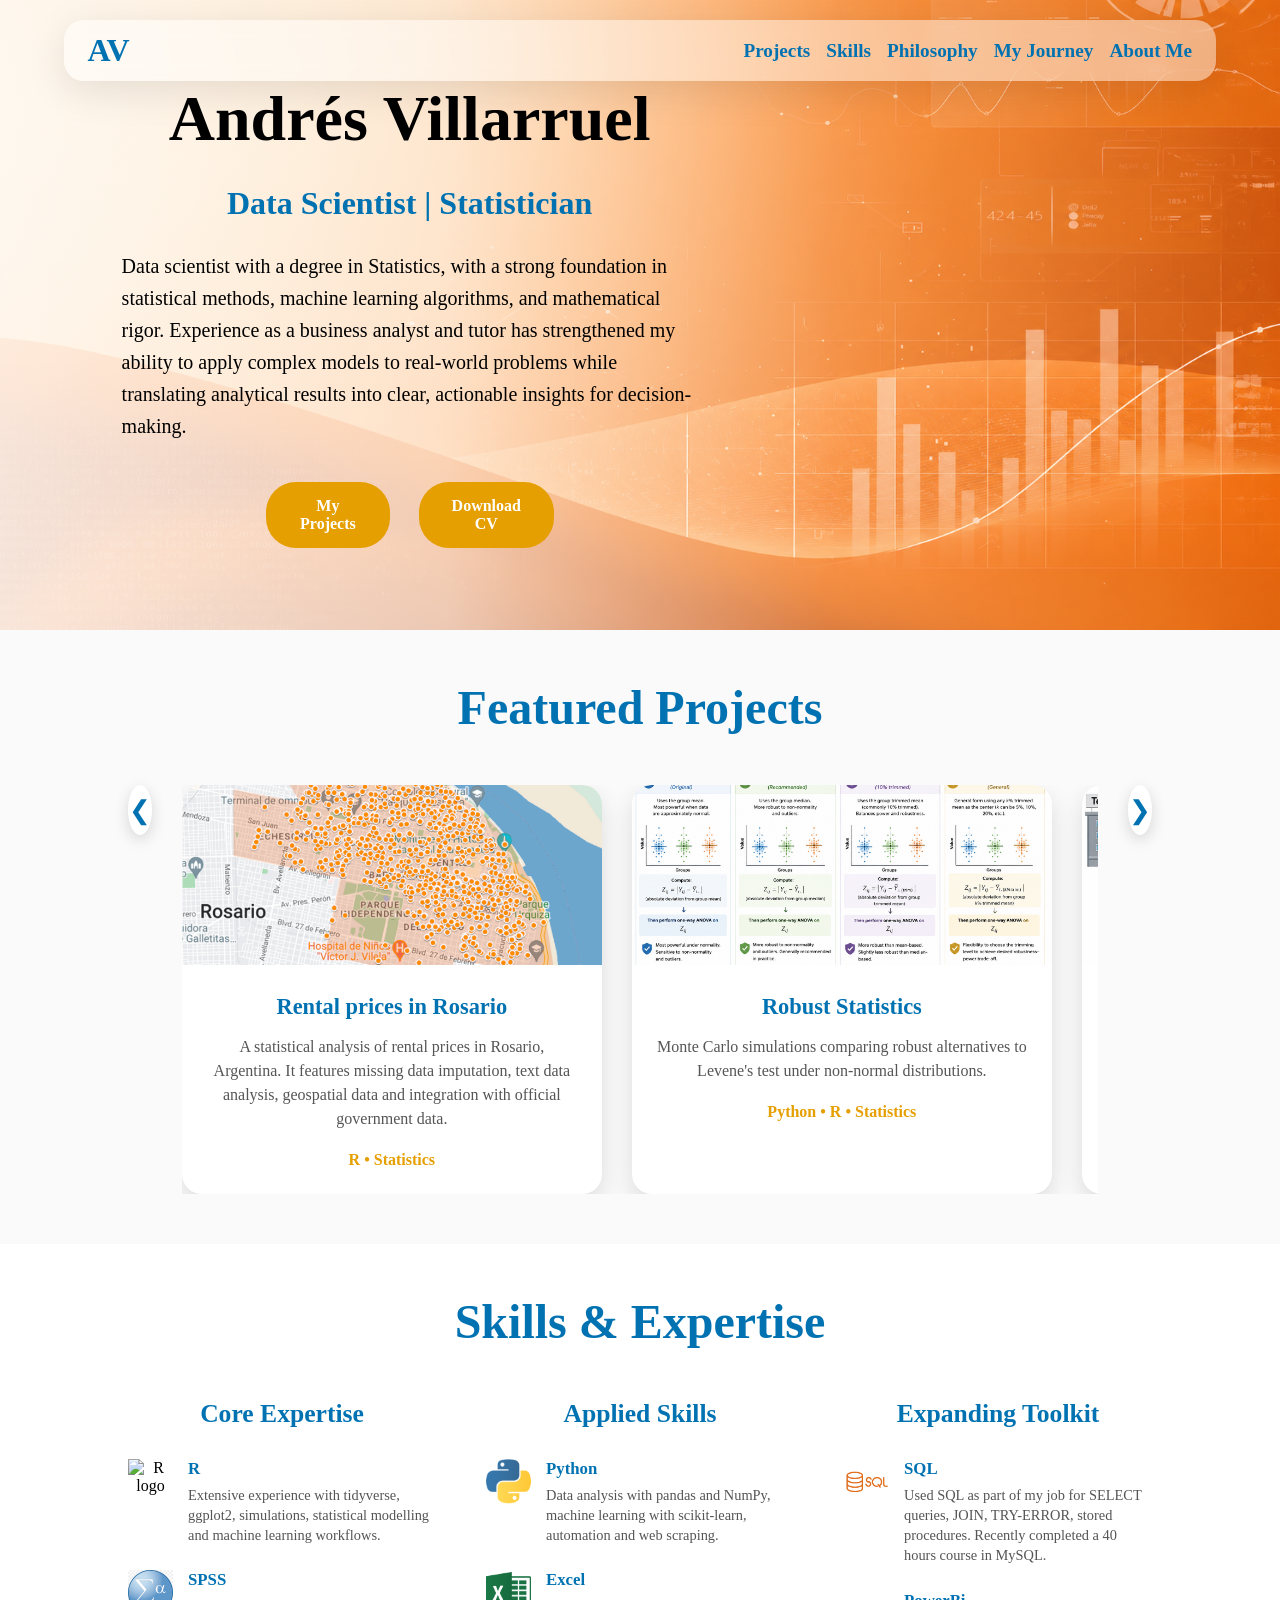
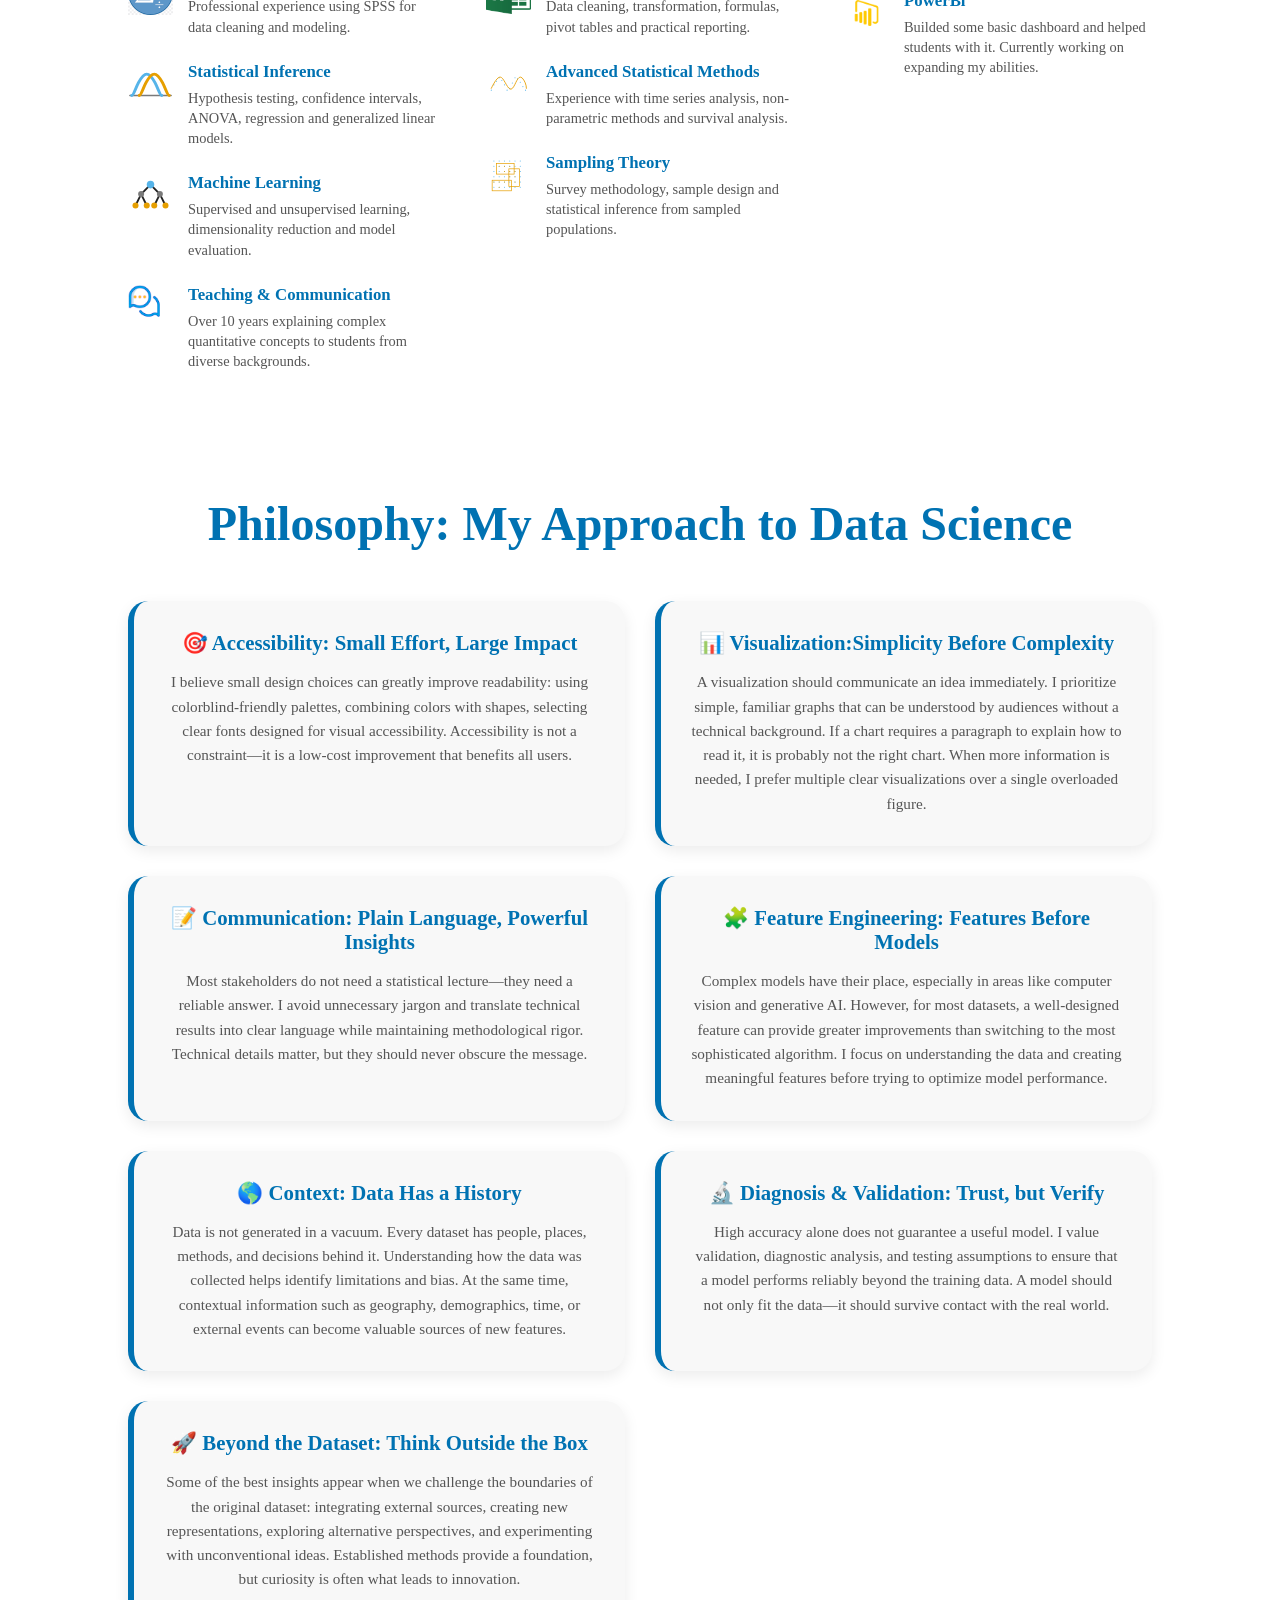
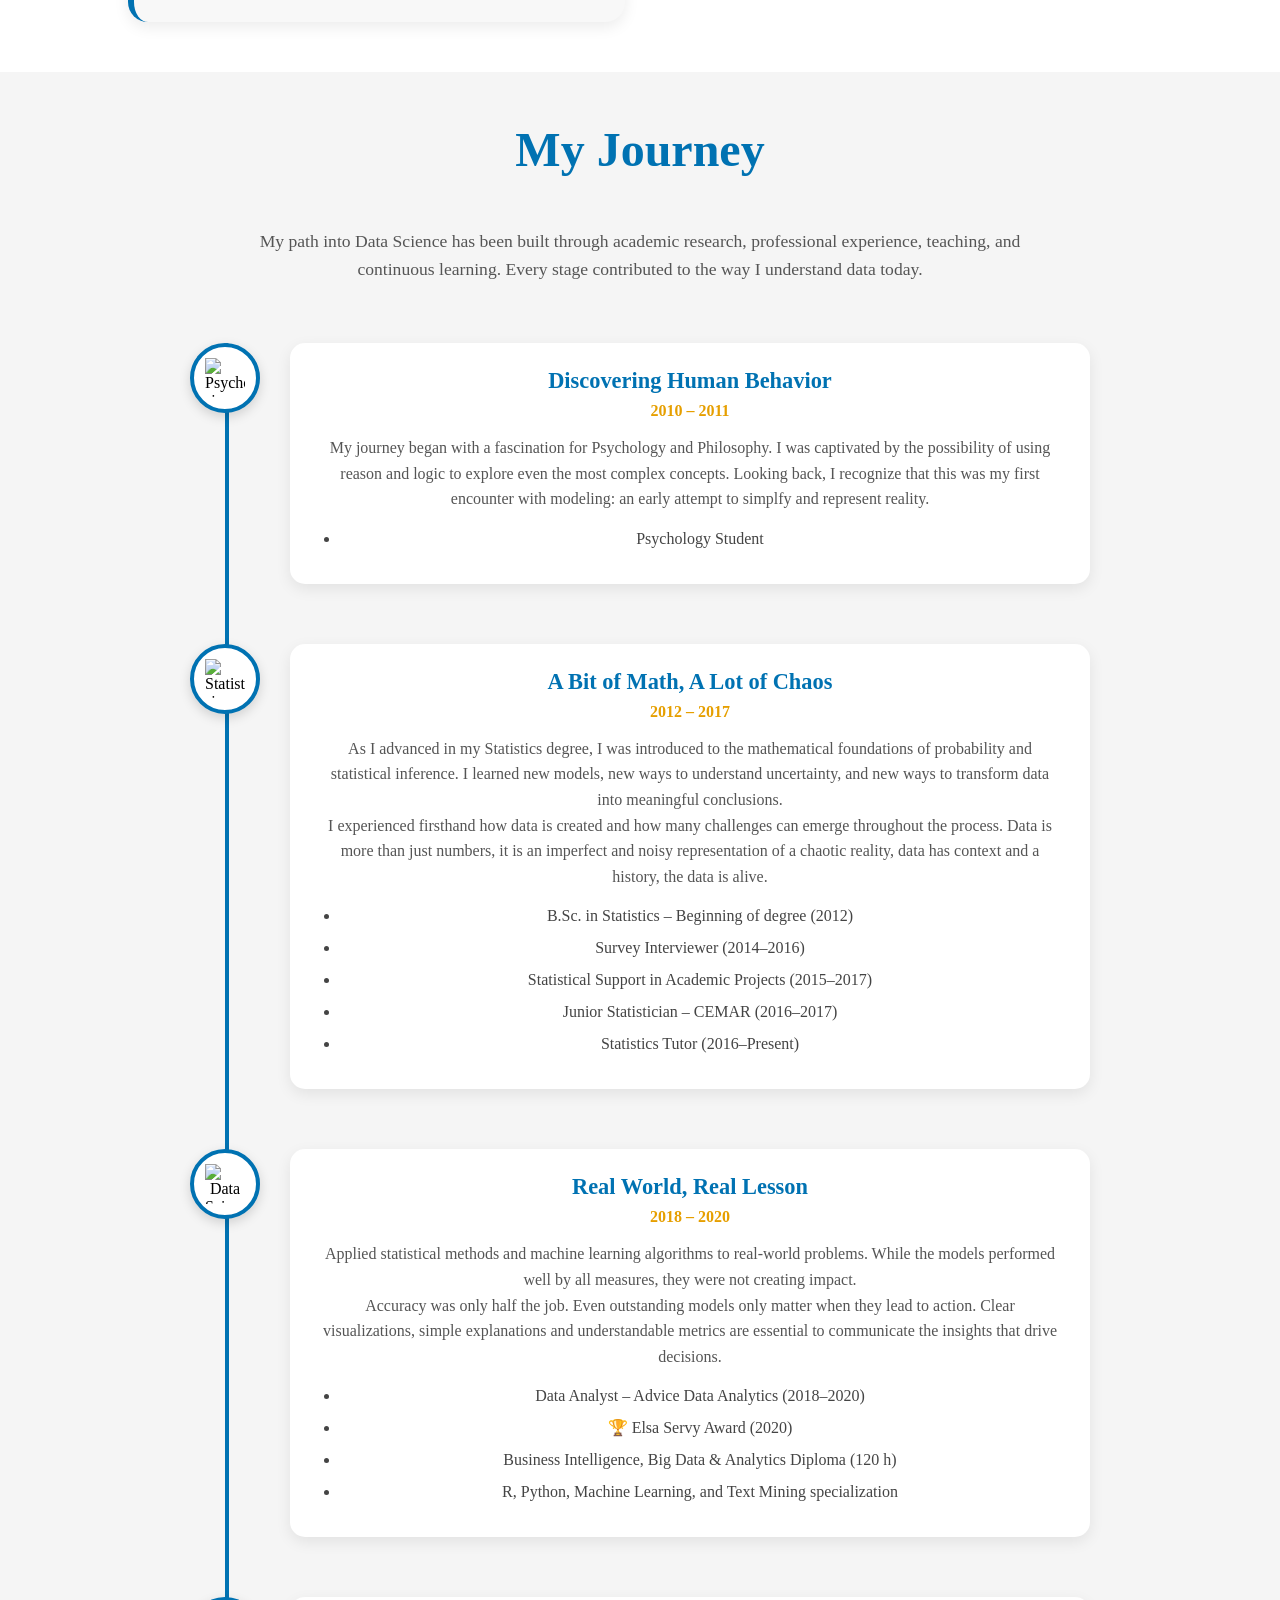
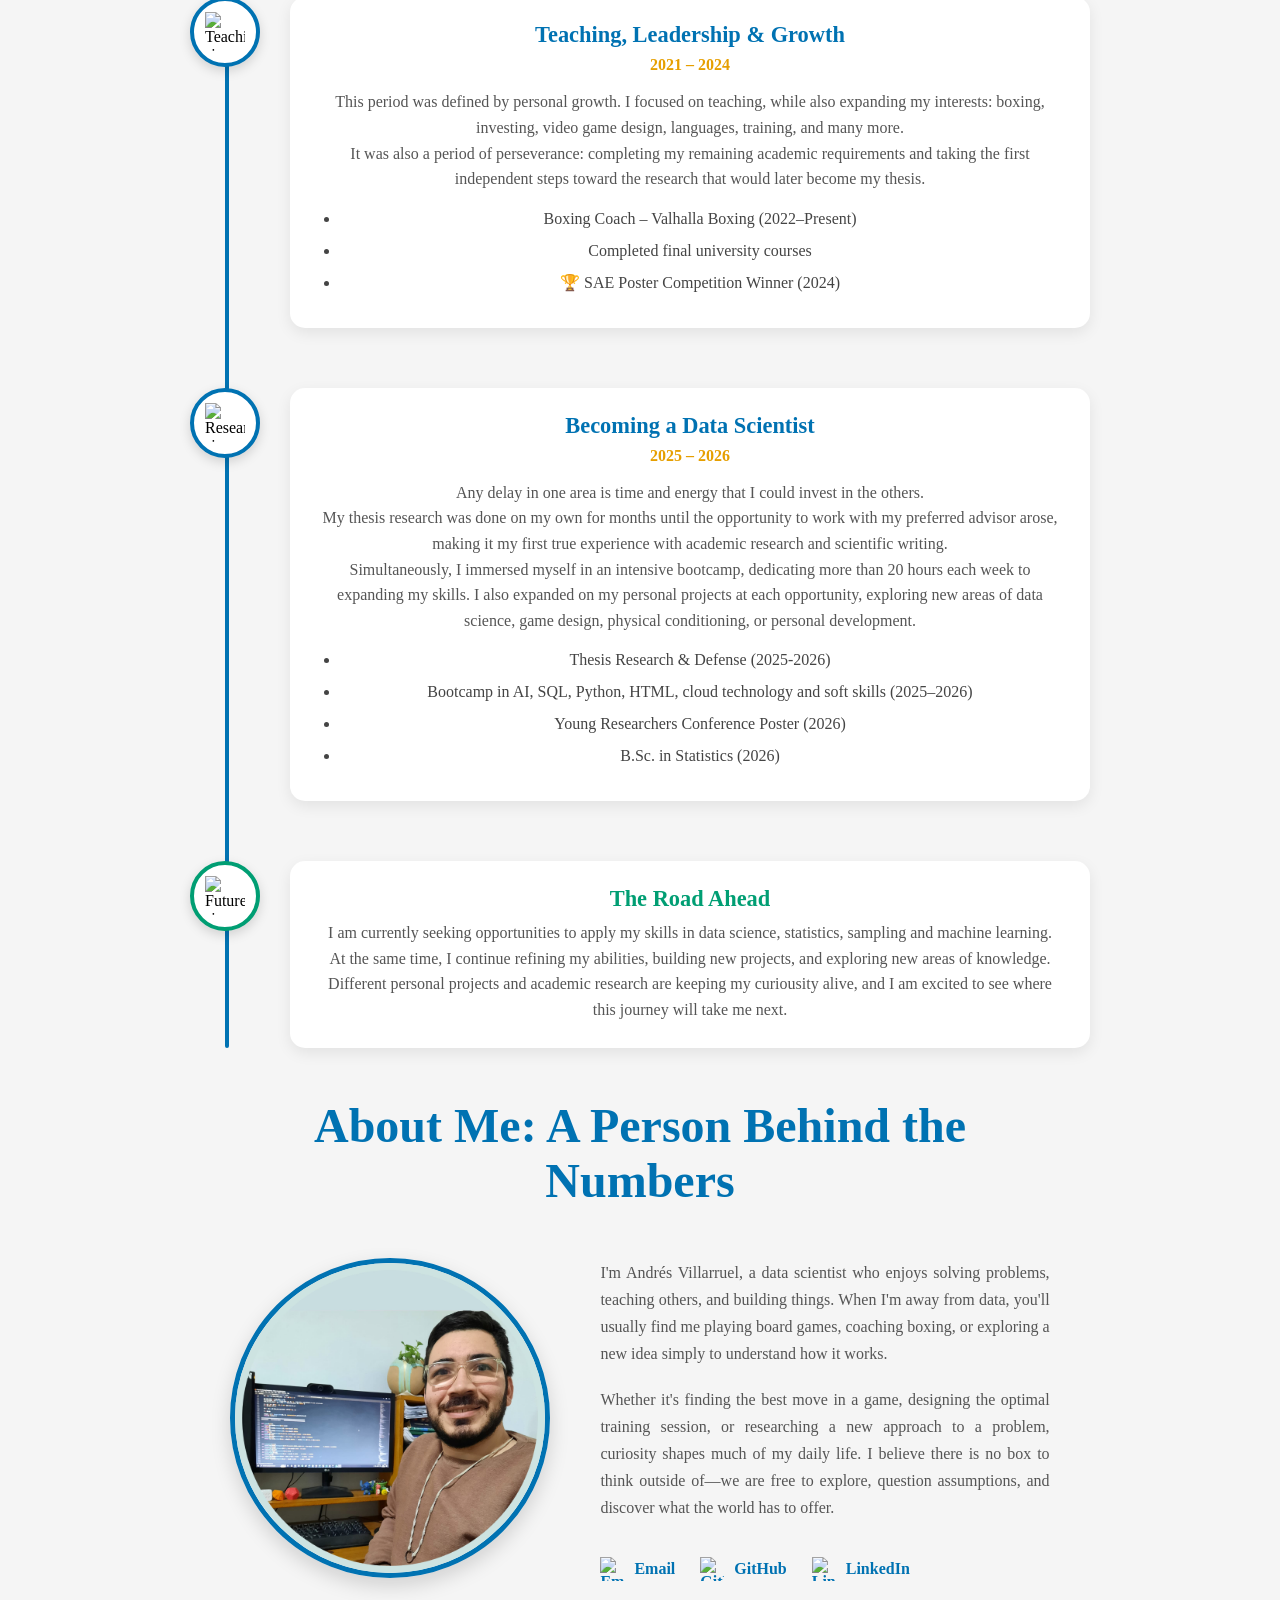
==== commit cda07b86: "General update Carrousel improvement, new skill icons, fixed the  text in hero, about and journey,  " ====
--- a/index.html
+++ b/index.html
@@ -67,11 +67,15 @@
             </h1>
 
             <h2>
-                Data Scientist | Statistician | Researcher
+                Data Scientist | Statistician
             </h2>
 
             <p>
-                Transforming data into actionable insights, I am a passionate Data Scientist with a strong background in statistics and research. With expertise in data analysis, machine learning, and statistical modeling, I thrive on uncovering patterns and trends that drive informed decision-making. My commitment to continuous learning and my ability to communicate complex findings effectively make me a valuable asset in any data-driven environment. 
+               Data scientist with a degree in Statistics, with a strong foundation in statistical methods, 
+               machine learning algorithms, and mathematical rigor. 
+               Experience as a business analyst and tutor has strengthened my ability 
+               to apply complex models to real-world problems while translating analytical 
+               results into clear, actionable insights for decision-making.
             </p>
 
             <div class="buttons">
@@ -293,7 +297,7 @@
 
             <div class="skill-card">
                 <div class="skill-icon">
-                     <img src="images/icons/stats.png" alt="Statistical Inference logo">
+                     <img src="images/icons/stats.svg" alt="Statistical Inference logo">
                 </div>
                 <div class="skill-text">
                     <h4>Statistical Inference</h4>
@@ -306,7 +310,7 @@
 
             <div class="skill-card">
                 <div class="skill-icon">
-                     <img src="images/icons/machinelearning.png" alt="Machine Learning logo">
+                     <img src="images/icons/machinelearning.svg" alt="Machine Learning logo">
                 </div>
                 <div class="skill-text">
                     <h4>Machine Learning</h4>
@@ -369,7 +373,7 @@
 
             <div class="skill-card">
                 <div class="skill-icon">
-                    <img src="images/icons/advancedstats.png" alt="Advanced Statistical Methods logo">
+                    <img src="images/icons/advstats.svg" alt="Advanced Statistical Methods logo">
                 </div>
                 <div class="skill-text">
                     <h4>Advanced Statistical Methods</h4>
@@ -382,7 +386,7 @@
 
             <div class="skill-card">
                 <div class="skill-icon">
-                    <img src="images/icons/sampling.png" alt="Sampling Theory logo">
+                    <img src="images/icons/sampling.svg" alt="Sampling Theory logo">
                 </div>
                 <div class="skill-text">
                     <h4>Sampling Theory</h4>
@@ -559,13 +563,11 @@
 
                 <p>
                     My journey began with a fascination for Psychology and Philosophy.
-                     I was captivated by the possibility of using reason, logic, and evidence
-                      to explore the most complex and abstract aspects of human existence.
+                     I was captivated by the possibility of using reason and logic to explore even the most
+                     complex concepts.
 
                       Looking back, I recognize that this was my first encounter with modeling:
-                       an imperfect attempt to represent reality and answer questions about human behavior,
-                        truth, uncertainty, and the future. The same curiosity that drove those early 
-                        questions would eventually lead me to Statistics and Data Science.
+                       an early attempt to simplfy and represent reality.
 
                 </p>
 
@@ -591,7 +593,7 @@
             <div class="chapter-content">
 
                 <h3>
-                    The Language of Data
+                    A Bit of Math, A Lot of Chaos
                 </h3>
 
                 <span class="chapter-period">
@@ -599,18 +601,20 @@
                 </span>
 
                 <p>
-                   This period provided me with a strong statistical foundation while exposing me to the complete data lifecycle: collection, 
-                   analysis, interpretation, and communication.
-                   I learned new models, new ways to understand uncertainty, and new ways to transform data into meaningful conclusions. 
-                   More importantly, I experienced firsthand how data is created and how many challenges can emerge throughout the process.
-                   This is where I learned that data is not merely a collection of numbers. It is an imperfect representation of reality—and 
-                   reality is often messy, complex, and full of limitations. The way we collect, analyze, and communicate data ultimately influences 
-                   the decisions we make and the lives we affect.
-    </p>
+                   As I advanced in my Statistics degree, I was introduced to the mathematical foundations of probability and statistical inference.
+                   I learned new models, new ways to understand uncertainty,
+                    and new ways to transform data into meaningful conclusions. 
+                </p>
+                <p> 
+                   I experienced firsthand how data is created and how many 
+                   challenges can emerge throughout the process. Data is more than just numbers, it is 
+                   an imperfect and noisy representation of a chaotic reality, data has context and 
+                   a history, the data is alive.
+                </p>
 
                 <ul>
                     <li>
-                        B.Sc. in Statistics – Beginning of degree
+                        B.Sc. in Statistics – Beginning of degree (2012)
                     </li>
 
                     <li>
@@ -621,10 +625,14 @@
                         Statistical Support in Academic Projects 
                         (2015–2017)
                     </li>
-
-                    <li>
+                       <li>
+                        Junior Statistician – CEMAR (2016–2017)
+                    </li>
+                     <li>
                         Statistics Tutor (2016–Present)
                     </li>
+
+                   
 
                 </ul>
 
@@ -644,27 +652,29 @@
             <div class="chapter-content">
 
                 <h3>
-                    Turning Data into Decisions
+                    Real World, Real Lesson
                 </h3>
 
                 <span class="chapter-period">
-                    2016 – 2020
+                    2018 – 2020
                 </span>
 
                 <p>
-                    This was the period when I discovered the immense power of modern Data Science: machine learning, advanced algorithms, 
-                    and computational approaches capable of finding patterns beyond traditional methods.
-                     As well as the equally powerful and most specialized models from statistics. 
-                    But it was also the period when I learned an equally important lesson: complexity alone does not create value.
-                    A simple graph that changes a decision can be more powerful than a sophisticated model that nobody understands.
-                    A meaningful feature can improve a model more than a new algorithm. A clear explanation can be more influential than a perfect metric. 
-                    The true challenge of Data Science is not only finding patterns, but transforming information into understanding. 
+                   Applied statistical methods and machine learning algorithms 
+                   to real-world problems. While the models performed well by all measures, 
+                   they were not creating impact.
+
+                </p>
+                <p>
+                    Accuracy was only half the job. Even outstanding models only matter when they 
+                    lead to action. Clear visualizations, simple explanations and understandable metrics
+                    are essential to 
+                    communicate the insights that drive decisions.
+                    
                 </p>
 
                 <ul>
-                    <li>
-                        Junior Statistician – CEMAR (2016–2017)
-                    </li>
+                 
                     <li>
                         Data Analyst – Advice Data Analytics 
                         (2018–2020)
@@ -710,18 +720,14 @@
                 </span>
 
                 <p>
-                    This period was defined by personal growth. Through teaching, I continued developing my ability to communicate complex ideas clearly, 
-                    while my interests in boxing, investing, video game design, and language learning expanded my perspective on problem-solving, human behavior, 
-                    and the world around me.
+                    This period was defined by personal growth. I focused on teaching, while also expanding my interests: boxing, investing, video game design, languages, training, and many more. 
+                </p> 
+                <p>
                     It was also a period of perseverance: completing my remaining academic requirements and taking the first independent steps toward the research 
                     that would later become my thesis.
                 </p>
 
                 <ul>
-                    <li>
-                        Statistics Tutor – Tutor.com 
-                        (2016–Present)
-                    </li>
 
                     <li>
                         Boxing Coach – Valhalla Boxing 
@@ -764,13 +770,15 @@
                 </span>
 
                 <p>
-                    This stage taught me the importance of turning partial opportunities into meaningful progress.
-
-With my academic coursework completed, I began my thesis research independently while waiting for the opportunity to work with my preferred advisor. This was my first true experience with scientific research: asking questions, designing simulations, questioning assumptions, and learning how to generate evidence.
-
-Simultaneously, I immersed myself in an intensive bootcamp, dedicating more than 20 hours each week to expanding my skills in modern technologies, including web development, AI tools, cloud platforms, and software development practices.
-
-Once my advisor became available, the project gained a new level of academic rigor. I learned the standards of formal research and how to translate complex statistical ideas into clear, accessible explanations. Completing my thesis in less than six months became the culmination of a journey that had started many years earlier with a simple curiosity about understanding the world.
+                    Any delay in one area is time and energy that I could invest in the others.
+                </p>
+                <p>
+                    My thesis research was done on my own for months until the opportunity to work with my preferred 
+                    advisor arose, making it my first true experience with academic research and scientific writing.
+                </p>
+                <p>
+                    Simultaneously, I immersed myself in an intensive bootcamp, dedicating more than 20 hours each week to expanding my skills.
+                    I also expanded on my personal projects at each opportunity, exploring new areas of data science, game design, physical conditioning, or personal development. 
                 </p>
 
                 <ul>
@@ -778,25 +786,22 @@
 
                 
                     <li>
-                        Started thesis research independently
-                    </li>
-
-                    <li>
-                        250 hours of AI, SQL, Python, HTML, and 
-                        soft skills training
+                        Thesis Research & Defense (2025-2026)
+                    </li>
+
+                    <li>
+                        Bootcamp in AI, SQL, Python, HTML, cloud technology and 
+                        soft skills (2025–2026)
+                    </li>
+                    <li>
+                        Young Researchers Conference Poster (2026)
                     </li>
 
                     <li>
                         B.Sc. in Statistics (2026)
                     </li>
 
-                    <li>
-                        Thesis on robust variants of the Levene test
-                    </li>
-
-                    <li>
-                        Young Researchers Conference Poster (2026)
-                    </li>
+
 
                 </ul>
 
@@ -820,10 +825,10 @@
                 </h3>
 
                 <p>
-                    Continuing to grow as a Data Scientist by 
-                    combining statistical rigor, programming, 
-                    artificial intelligence, and curiosity to 
-                    solve new problems.
+                    I am currently seeking opportunities to apply my skills in data science, statistics, sampling and machine learning.
+                    At the same time, I continue refining my abilities, building new projects, and exploring new areas of knowledge.
+                    Different personal projects and academic research are keeping my curiousity alive, and I am excited to see where this journey will take me next.
+                    
                 </p>
 
             </div>
@@ -851,42 +856,18 @@
         <div class="about-content">
 
             <p>
-                My name is Andy, and I am a Statistician and Data Scientist—or, 
-                more broadly, someone fascinated by the challenge of transforming 
-                raw information into understanding, insight, and prediction.
+                I'm Andrés Villarruel, a data scientist who enjoys solving problems, teaching others,
+               and building things. When I'm away from data, you'll usually find me playing board games, 
+                coaching boxing, or exploring a new idea simply to understand how it works.
             </p>
-
-            <p>
-                As a tutor, I have spent more than a decade translating complex 
-                ideas into simple explanations without sacrificing rigor. That 
-                passion for communication extends far beyond the classroom and 
-                shapes the way I approach statistics, data science, and everyday 
-                problem-solving.
+            <p> 
+                Whether it's finding the best move in a game,
+                 designing the optimal training session, or researching
+                  a new approach to a problem, curiosity shapes much of my daily life.
+                   I believe there is no box to think outside of—we are free to explore, 
+                   question assumptions, and discover what the world has to offer.    
             </p>
 
-            <p>
-                I have always been drawn to strategy, systems, and the search 
-                for better decisions. This is why I enjoy activities as diverse 
-                as board games, video games, investing, and boxing. I continue 
-                exploring new fields such as programming and game design simply 
-                because I enjoy understanding how things work and creating new 
-                systems.
-            </p>
-
-            <p>
-                Recently, my thesis and the guidance of my advisors awakened 
-                a new appreciation for academic research. I now spend part of 
-                my time reading scientific papers, developing statistical 
-                simulations, and exploring the questions that arise between 
-                theory and practice.
-            </p>
-
-            <p>
-                Finally, I enjoy reading in many forms: from books on machine 
-                learning and statistics to the literary worlds created by Borges.
-                Curiosity has always been the common thread behind my interests,
-                and it remains the force that drives me to keep learning.
-            </p>
 
 
             <!-- Contact -->
--- a/styles/style.css
+++ b/styles/style.css
@@ -1,8 +1,34 @@
+/*
+    Personal Portfolio CSS
+*/
+
+
+/* OKABE ITO PALETE */
+
+:root {
+    /* Okabe-Ito color palette */
+    --oi-black: #000000;
+    --oi-orange: #E69F00;
+    --oi-sky-blue: #56B4E9;
+    --oi-bluish-green: #009E73;
+    --oi-yellow: #F0E442;
+    --oi-blue: #0072B2;
+    --oi-vermilion: #D55E00;
+    --oi-reddish-purple: #CC79A7;
+
+    /* Optional neutrals for the website */
+    --background-color: #FAFAFA;
+    --text-color: #222222;
+    --text-secondary: #555555;
+    --border-color: #DDDDDD;
+}
+
+
 body {
     background-color: #ffffff;
     color: black;
     text-align: center;
-    font-size: 24px;
+    /*font-size: 24px;*/
 }
 
 /* Remove default browser spacing */
@@ -11,6 +37,16 @@
     padding: 0;
     box-sizing: border-box;
 }
+/*Space between the sections*/
+
+section {
+    margin-bottom: 0%;
+    margin-top: 0%;
+    padding-bottom: 0%;
+    padding-top: 0% ;
+
+}
+
 
 /* Navigation bar */
 header {
@@ -30,19 +66,23 @@
 nav {
     display: flex;
 
+    overflow: hidden;
+
     justify-content: space-between;
 
     align-items: center;
 
-    padding: 15px 35px;
-
-    border-radius: 50px;
+    flex-wrap: nowrap;
+
+    padding: 0.75rem 1.5rem;; 
+
+    border-radius: 20px;
 
     background-color: rgba(255,255,255,0.45);
 
     backdrop-filter: blur(10px);
 
-    box-shadow: 0 8px 20px rgba(0,0,0,0.1);
+    box-shadow: 0 10px 40px rgba(0,0,0,0.1);
 }
 
 
@@ -52,7 +92,7 @@
 
     font-weight: 800;
 
-    color: #0072B2;
+    color: var(--oi-blue);
 
     cursor: default;
 }
@@ -63,7 +103,11 @@
 
     list-style: none;
 
-    gap: 35px;
+    white-space: nowrap;
+
+    gap: clamp(0.5rem, 1rem, 2rem);
+
+    
 }
 
 
@@ -71,9 +115,10 @@
 
     text-decoration: none;
 
-    color: #222;
+    color: var(--oi-blue);
 
     font-weight: 600;
+    font-size: clamp(0.9rem, 1.5vw, 1.5rem);
 
     position: relative;
 
@@ -92,7 +137,7 @@
     width: 0;
     height: 3px;
 
-    background-color: #E69F00;
+    background-color: var(--oi-orange);
 
     transition: width 0.3s;
 }
@@ -100,7 +145,7 @@
 
 .nav-links a:hover {
 
-    color: #E69F00;
+    color: var(--oi-orange);
 }
 
 
@@ -115,7 +160,8 @@
     display: flex;
     align-items: center;
 
-    padding-left: 10%;
+    padding-left: 5%;
+    padding-right: 5%;
 
     /* Background image */
     background-image: 
@@ -136,7 +182,9 @@
 
 /* Container with text */
 .hero-content {
-    max-width: 600px;
+    width: 50%;
+    margin-left: 5%;
+    margin-right: 0%;
 }
 
 
@@ -144,16 +192,16 @@
 .hero-content h1 {
     font-size: 4rem;
     font-weight: 800;
-    margin-bottom: 15px;
+    margin-bottom: 5%;
 }
 
 
 /* Job title */
 .hero-content h2 {
-    color: #0072B2;
-    font-size: 1.5rem;
+    color: var(--oi-blue);  
+    font-size: 2rem;
     font-weight: 600;
-    margin-bottom: 25px;
+    margin-bottom: 5%;
 }
 
 
@@ -161,17 +209,22 @@
 .hero-content p {
     font-size: 1.25rem;
     line-height: 1.6;
-    max-width: 800px;
+    max-width: 100%;
     margin-bottom: 40px;
+    text-align: left    ;
+
 }
 
 
 /* Buttons container */
 .buttons {
-    max-width: 800px;
-    display: flex;
-    gap: 20px;
+    max-width: 50%;
+    margin-left: 25%;
+    display: flex;
+    gap: 10%;
+    justify-content: center;
     align-content: center;
+
 }
 
 
@@ -179,7 +232,7 @@
 .button {
     display: inline-block;
 
-    background-color: #E69F00;
+    background-color: var(--oi-orange);
     color: white;
 
     text-decoration: none;
@@ -208,9 +261,9 @@
 
 section:not(#hero) {
 
-    min-height: 100vh;
-
-    padding: 100px 10%;
+    min-height: 10vh;
+
+    padding: 50px 10%;
 }
 
 
@@ -222,7 +275,7 @@
 .section-title {
     text-align: center;
     font-size: 3rem;
-    color: #0072B2;
+    color: var(--oi-blue);
     margin-bottom: 50px;
 }
 
@@ -871,4 +924,28 @@
         width: 220px;
     }
 
+}
+
+
+
+/* CORRECTION FOR PHONES */
+
+
+@media (max-width: 599px) {
+    /* HEADER */
+    /* Hide links */
+
+    header{
+        left: 50%;
+        transform: translateX(-50%);
+        width: 90%;
+    }
+    .nav-links {
+        display: none;
+    }
+
+    /* Show hamburger */
+    .hamburger {
+        display: block;
+    }
 }
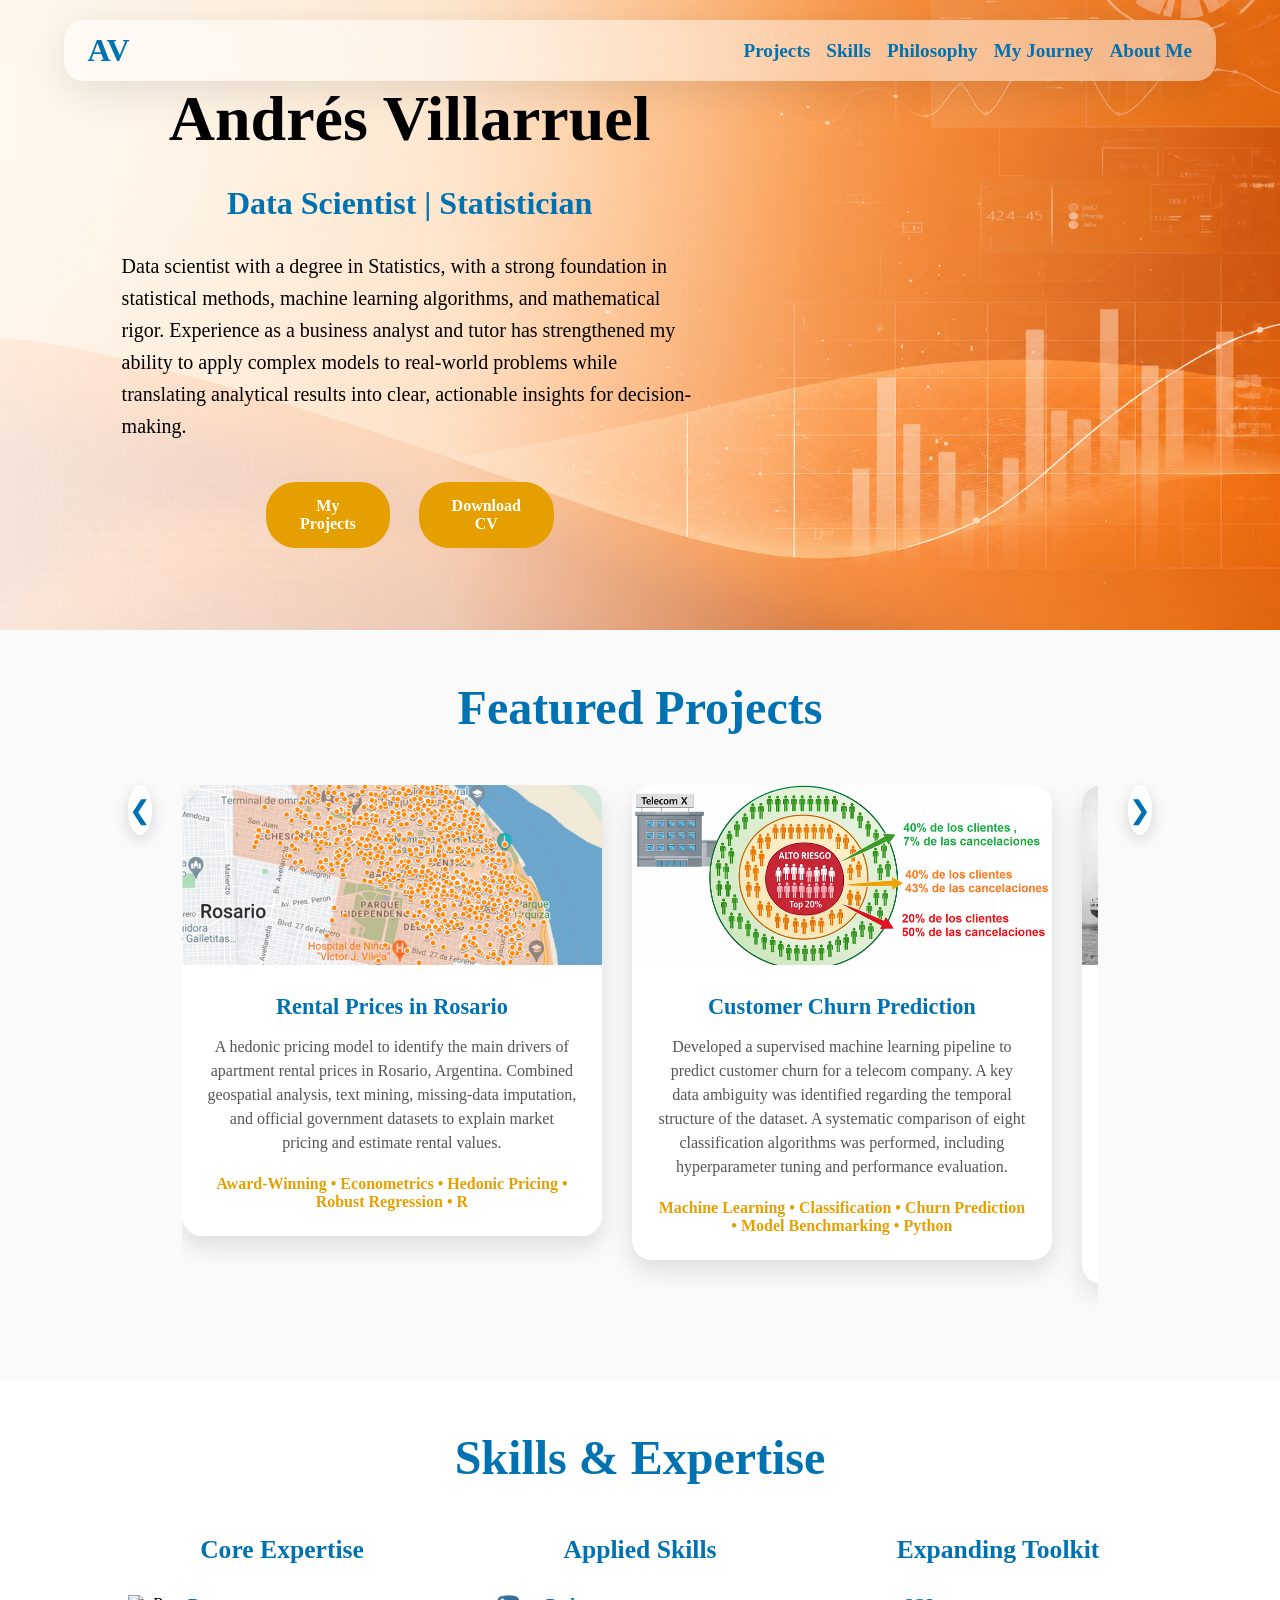
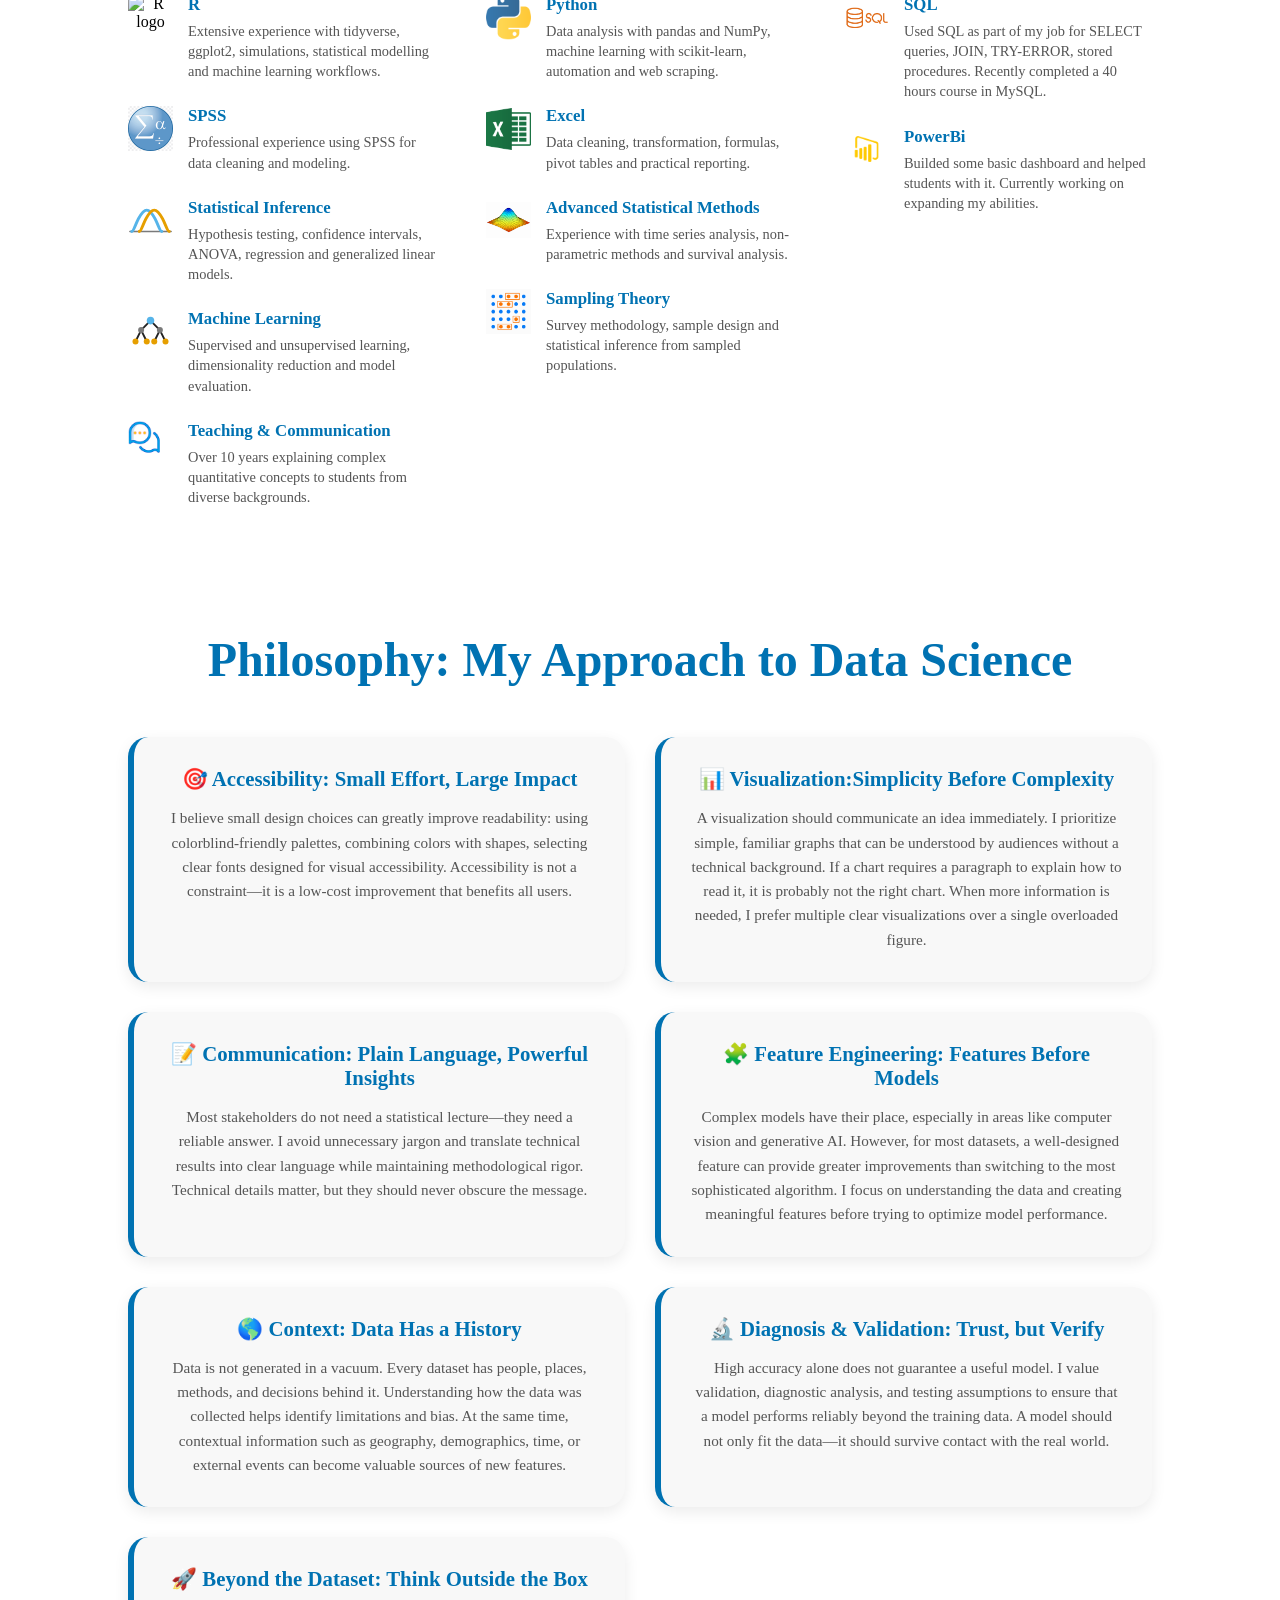
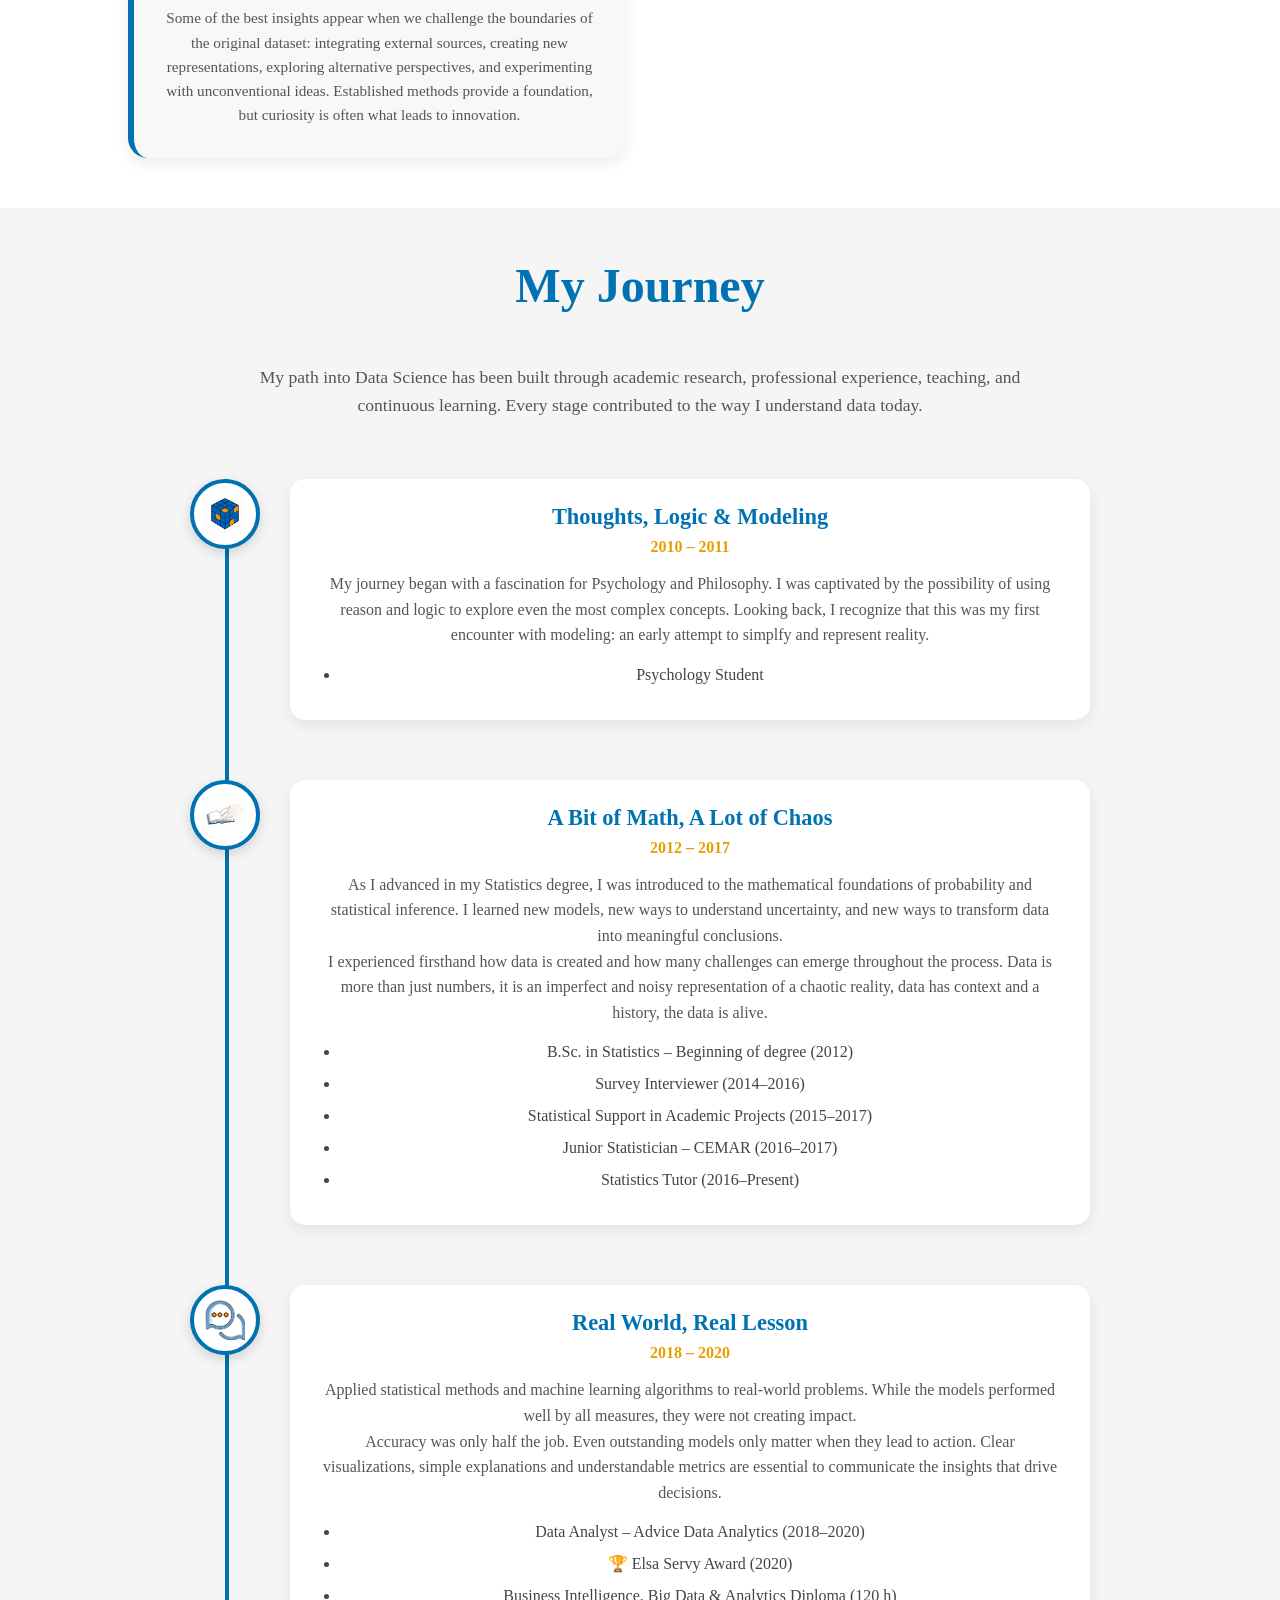
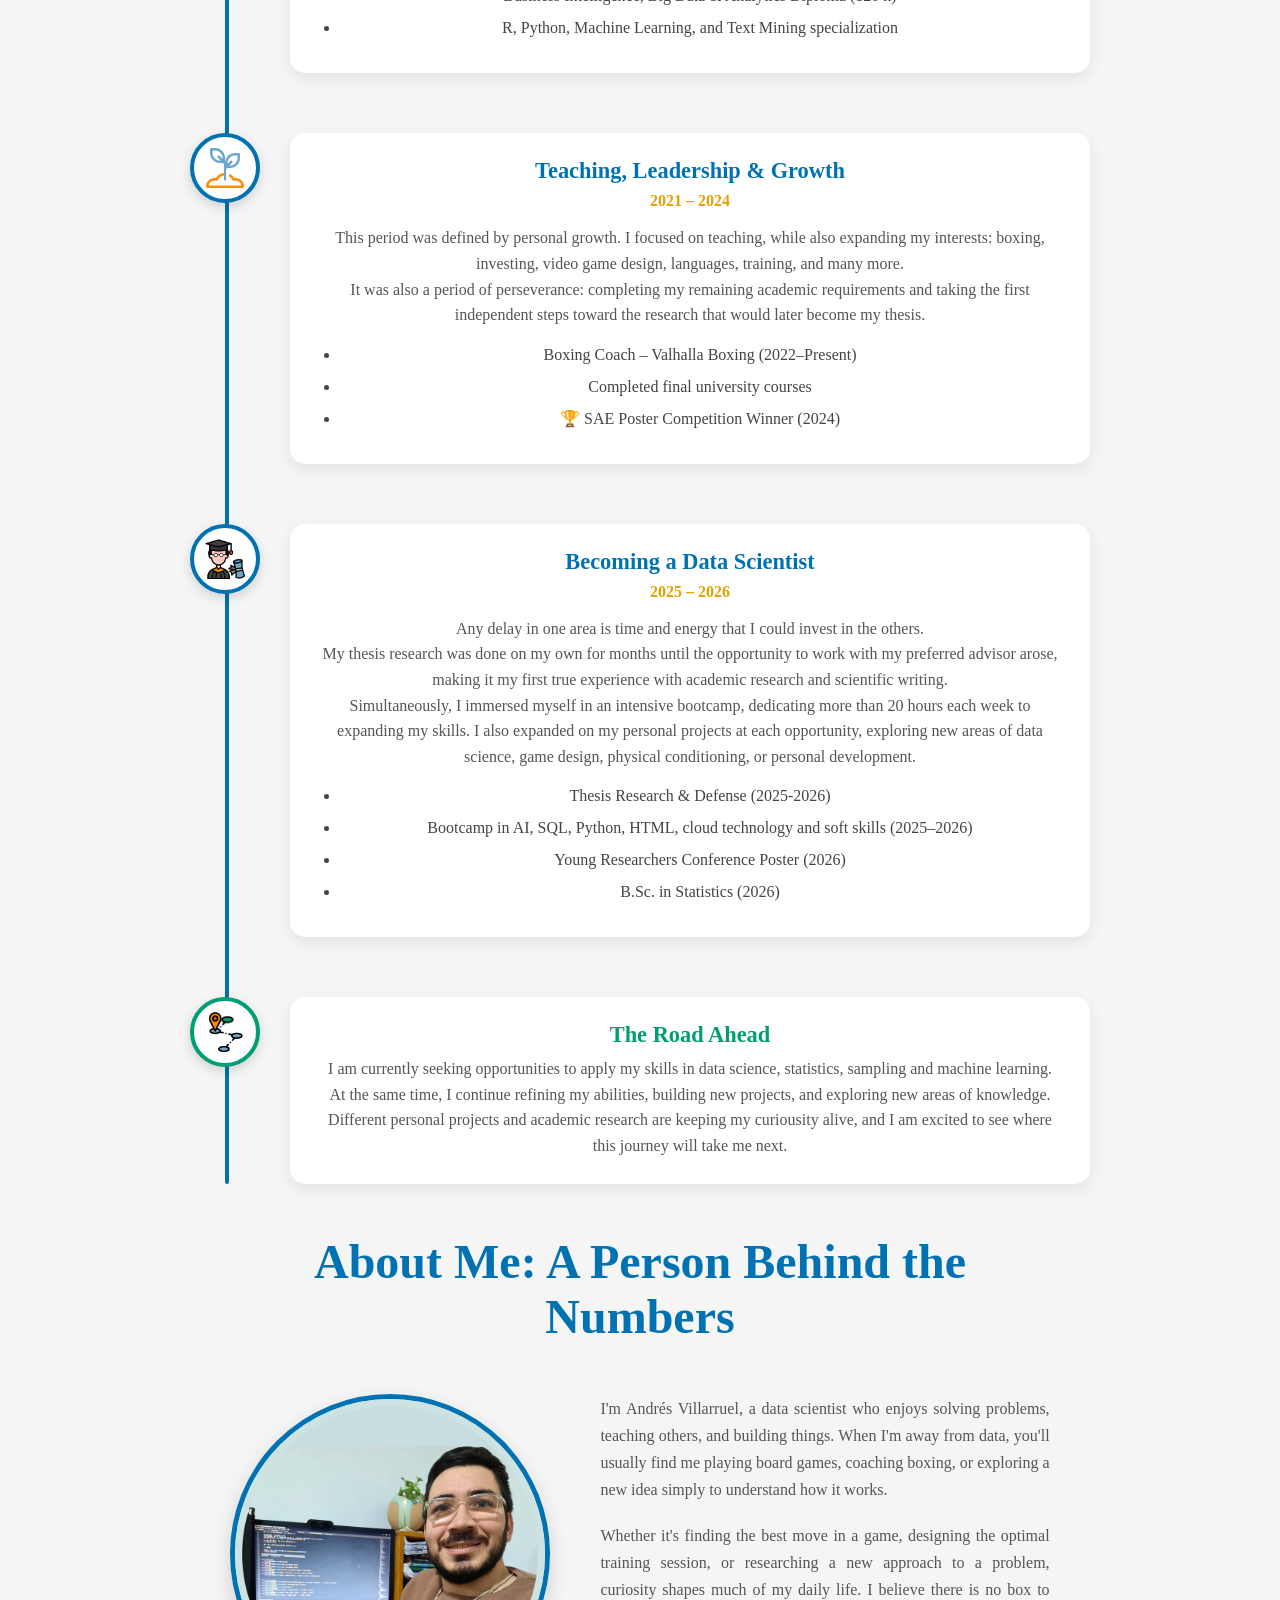
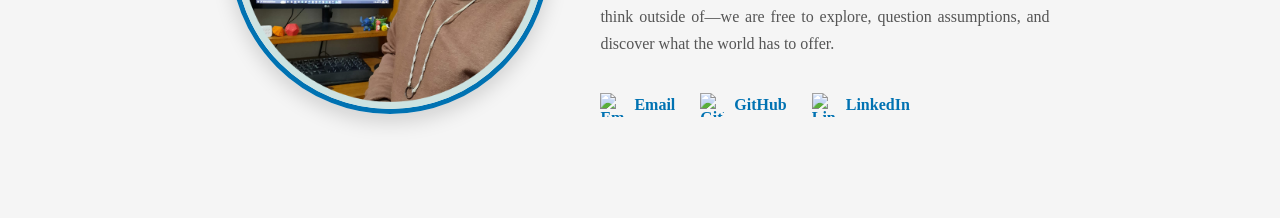
==== commit 4533e753: "General Update Added CV, reworked all images, icons and text. Added "STILL IN PROGRESS" project card" ====
--- a/index.html
+++ b/index.html
@@ -84,7 +84,7 @@
                     My Projects
                 </a>
 
-                <a href="documents/CV.pdf" class="button">
+                <a href="documents/cv.pdf" class="button">
                     Download CV
                 </a>
 
@@ -110,24 +110,122 @@
 
                 <div class="project-carousel">
 
+                    <a href="projects/rent/rent.html" class="project-link">
+
+                        <article class="project-card">
+
+                            <img src="images/cards/rent.png"
+                                alt="Statistical simulation graphs">
+
+                            <div class="card-content">
+
+                                <h3>
+                                    Rental Prices in Rosario
+                                </h3>
+
+                                <p>
+                                    A hedonic pricing model to identify the main drivers of apartment rental prices in Rosario, Argentina. 
+                                    Combined geospatial analysis, text mining, missing-data imputation, and official government datasets 
+                                    to explain market pricing and estimate rental values.
+                                </p>
+
+                                <span>
+                                    Award-Winning • Econometrics • Hedonic Pricing • Robust Regression • R
+                                </span>
+
+                            </div>
+
+                        </article>
+                    </a>
+
+                    <a href="projects/churn/churn.html" class="project-link">
+                        <article class="project-card">
+
+                            <img src="images/cards/churn.png"
+                                alt="circle graph showing churn prediction">
+
+                            <div class="card-content">
+
+                                <h3>
+                                    Customer Churn Prediction
+                                </h3>
+
+                                <p>
+                                    Developed a supervised machine learning pipeline to predict customer churn for a telecom company. 
+                                    A key data ambiguity was identified regarding the temporal structure of the dataset. 
+                                    A systematic comparison of eight classification algorithms was performed, including hyperparameter tuning 
+                                    and performance evaluation.
+                                </p>
+
+                                <span>
+                                    Machine Learning • Classification • Churn Prediction • Model Benchmarking • Python
+                                </span>
+
+                            </div>
+
+                        </article>
+                    </a>
+
+                     <a href="projects/titanic/titanic.html" class="project-link">
+
+                
+
+                        <article class="project-card">
+
+                            <img src="images/titanic/card.jpg"
+                                alt="Titanic survival analysis">
+
+                            <div class="card-content">
+
+                                <h3>
+                                    Titanic Survival Analysis
+                                </h3>
+
+                                <p>
+                                    An exploratory and predictive analysis of the Titanic dataset, combining extensive feature engineering,
+                                    missing data imputation, and exploratory data analysis with multiple visualizations. 
+                                    Several classification models were compared, including probit, logit, complementary log-log, 
+                                    decision trees, and random forests.
+                                </p>
+
+                                <span>
+                                    Kaggle • Classification • Predictive Modeling • Feature Engineering • R
+                                </span>
+
+                            </div>
+
+                        </article>
+
+                    </a>
+
+
 
                     <article class="project-card">
 
-                        <img src="images/rentalprices/card.png"
-                            alt="Statistical simulation graphs">
+                        <img src="images/cards/levene.png"
+                            alt="Customer churn dashboard">
 
                         <div class="card-content">
 
                             <h3>
-                                Rental prices in Rosario
+                                A Monte Carlo Study of Levene's Test and Its Variants
                             </h3>
 
                             <p>
-                                A statistical analysis of rental prices in Rosario, Argentina. It features missing data imputation, text data analysis, geospatial data and integration with official government data.   
+                                Monte Carlo simulation study investigating Levene's test and its modifications, 
+                                including alternative measures of central tendency and localization-based test variants. 
+                                The performance of each method is evaluated under different conditions,
+                                 including non-normality, the presence of outliers, 
+                                 and different sample sizes.
                             </p>
+                            <p>
+                                STILL IN PROGRESS!!!
+
+                            
+                            </p>
 
                             <span>
-                                R • Statistics
+                                Bachelor Thesis • Monte Carlo Simulation • Nonparametric Statistics • Python
                             </span>
 
                         </div>
@@ -135,51 +233,33 @@
                     </article>
 
 
-                    <article class="project-card">
-
-                        <img src="images/levene/card.png"
-                            alt="Statistical simulation graphs">
+                     <article class="project-card">
+
+                        <img src="images/cards/market.png"
+                            alt="Customer churn dashboard">
 
                         <div class="card-content">
 
                             <h3>
-                                Robust Statistics
+                                Retail Competition Analysis
                             </h3>
 
                             <p>
-                                Monte Carlo simulations comparing
-                                robust alternatives to Levene's test
-                                under non-normal distributions.
+                                Award-winning analysis of consumer purchasing behavior
+                                 comparing large supermarket chains and independent retailers. 
+                                 Transaction-level purchase data were used to identify differences in 
+                                 spending patterns, product categories, and customer 
+                                 preferences across retail formats.
                             </p>
+                            <p>
+                            
+                                STILL IN PROGRESS!!!
+
+                            
+                            </p>
 
                             <span>
-                                Python • R • Statistics
-                            </span>
-
-                        </div>
-
-                    </article>
-
-
-                    <article class="project-card">
-
-                        <img src="images/churn/card.png"
-                            alt="Customer churn dashboard">
-
-                        <div class="card-content">
-
-                            <h3>
-                                Customer Churn Prediction
-                            </h3>
-
-                            <p>
-                                Machine learning models predicting
-                                customer abandonment using
-                                exploratory analysis and classification.
-                            </p>
-
-                            <span>
-                                Python • Pandas • Scikit-learn
+                                Award-Winning • Retail Analytics • Consumer Behavior • R
                             </span>
 
                         </div>
@@ -199,44 +279,87 @@
                             </h3>
 
                             <p>
-                                Statistical analysis and predictive
-                                modeling of football team performance
-                                using international data.
+                                Statistical analysis focused on gathering useful metrics 
+                                of the teams participating in the 2026 FIFA World Cup.
                             </p>
+                            <p>
+                            
+                                STILL IN PROGRESS!!!
+                            </p>
 
                             <span>
-                                Python • Web Scraping • Statistics
+                                Web Scraping • Statistics • R
                             </span>
 
                         </div>
 
                     </article>
 
-                    
+                  
                     <article class="project-card">
 
-                        <img src="images/titanic/card.jpg"
-                            alt="Titanic survival analysis">
+                        <img src="images/cards/box.png"
+                            alt="Boxing analytics image">
 
                         <div class="card-content">
 
                             <h3>
-                                Titanic Survival Analysis
+                                Boxing Analytics
                             </h3>
 
                             <p>
-                                My own take at the famous Titanic survival analysis problem from kaggle.
+                                Built a boxing analytics dataset by scraping and
+                                 integrating statistics from multiple public sources. 
+                                 The project explores how fighter characteristics, performance metrics,
+                                  and historical records relate to competitive outcomes.
                             </p>
+                            <p>
+                            
+                                STILL IN PROGRESS!!!
+                            </p>
 
                             <span>
-                                R • Statistics
+                                Web Scraping • Sports Analytics • Data Integration • Python
                             </span>
 
                         </div>
 
                     </article>
 
-
+                    <article class="project-card">
+
+                        <img src="images/cards/sampling.png"
+                            alt="Football prediction model">
+
+                        <div class="card-content">
+
+                            <h3>
+                                Complex Sampling Simulation
+                            </h3>
+
+                            <p>
+                                Developed a synthetic population using census and public demographic 
+                                data to evaluate the performance of alternative sampling designs. 
+                                The project investigates sampling error, estimator bias, and efficiency 
+                                under different survey methodologies.
+                            </p>
+                            <p>
+                            
+                                STILL IN PROGRESS!!!
+                            </p>
+
+                            <span>
+                                Sampling Theory • Simulation • R
+                            </span>
+
+                        </div>
+
+                    </article>
+
+
+
+                  
+                   
 
                 </div>
 
@@ -373,7 +496,7 @@
 
             <div class="skill-card">
                 <div class="skill-icon">
-                    <img src="images/icons/advstats.svg" alt="Advanced Statistical Methods logo">
+                    <img src="images/icons/advstats.png" alt="Advanced Statistical Methods logo">
                 </div>
                 <div class="skill-text">
                     <h4>Advanced Statistical Methods</h4>
@@ -386,7 +509,7 @@
 
             <div class="skill-card">
                 <div class="skill-icon">
-                    <img src="images/icons/sampling.svg" alt="Sampling Theory logo">
+                    <img src="images/icons/sampling.png" alt="Sampling Theory logo">
                 </div>
                 <div class="skill-text">
                     <h4>Sampling Theory</h4>
@@ -547,14 +670,14 @@
         <div class="journey-chapter">
 
             <div class="chapter-icon">
-                <img src="images/logos/psychology.svg" 
-                     alt="Psychology icon">
+                <img src="images/icons/psy.png" 
+                     alt="rubik cube icon">
             </div>
 
             <div class="chapter-content">
 
                 <h3>
-                    Discovering Human Behavior
+                    Thoughts, Logic & Modeling
                 </h3>
 
                 <span class="chapter-period">
@@ -586,8 +709,8 @@
         <div class="journey-chapter">
 
             <div class="chapter-icon">
-                <img src="images/logos/statistics.svg" 
-                     alt="Statistics icon">
+                <img src="images/icons/math.png" 
+                     alt="book icon">
             </div>
 
             <div class="chapter-content">
@@ -645,8 +768,8 @@
         <div class="journey-chapter">
 
             <div class="chapter-icon">
-                <img src="images/logos/business.svg" 
-                     alt="Data Science icon">
+                <img src="images/icons/talk.svg" 
+                     alt="text bubble icon">
             </div>
 
             <div class="chapter-content">
@@ -705,8 +828,8 @@
         <div class="journey-chapter">
 
             <div class="chapter-icon">
-                <img src="images/logos/teaching.svg" 
-                     alt="Teaching icon">
+                <img src="images/icons/grow.svg" 
+                     alt="growing plant icon">
             </div>
 
             <div class="chapter-content">
@@ -755,8 +878,8 @@
         <div class="journey-chapter">
 
             <div class="chapter-icon">
-                <img src="images/logos/research.svg" 
-                     alt="Research icon">
+                <img src="images/icons/grad.svg" 
+                     alt="graduating student icon">
             </div>
 
             <div class="chapter-content">
@@ -814,8 +937,8 @@
         <div class="journey-chapter future">
 
             <div class="chapter-icon">
-                <img src="images/logos/future.svg" 
-                     alt="Future icon">
+                <img src="images/icons/road.svg" 
+                     alt="road GPS icon">
             </div>
 
             <div class="chapter-content">
--- a/styles/style.css
+++ b/styles/style.css
@@ -296,6 +296,11 @@
     gap: 30px;
 }
 
+.project-link {
+    text-decoration: none;
+    color: inherit;
+}
+
 
 .project-card {
 
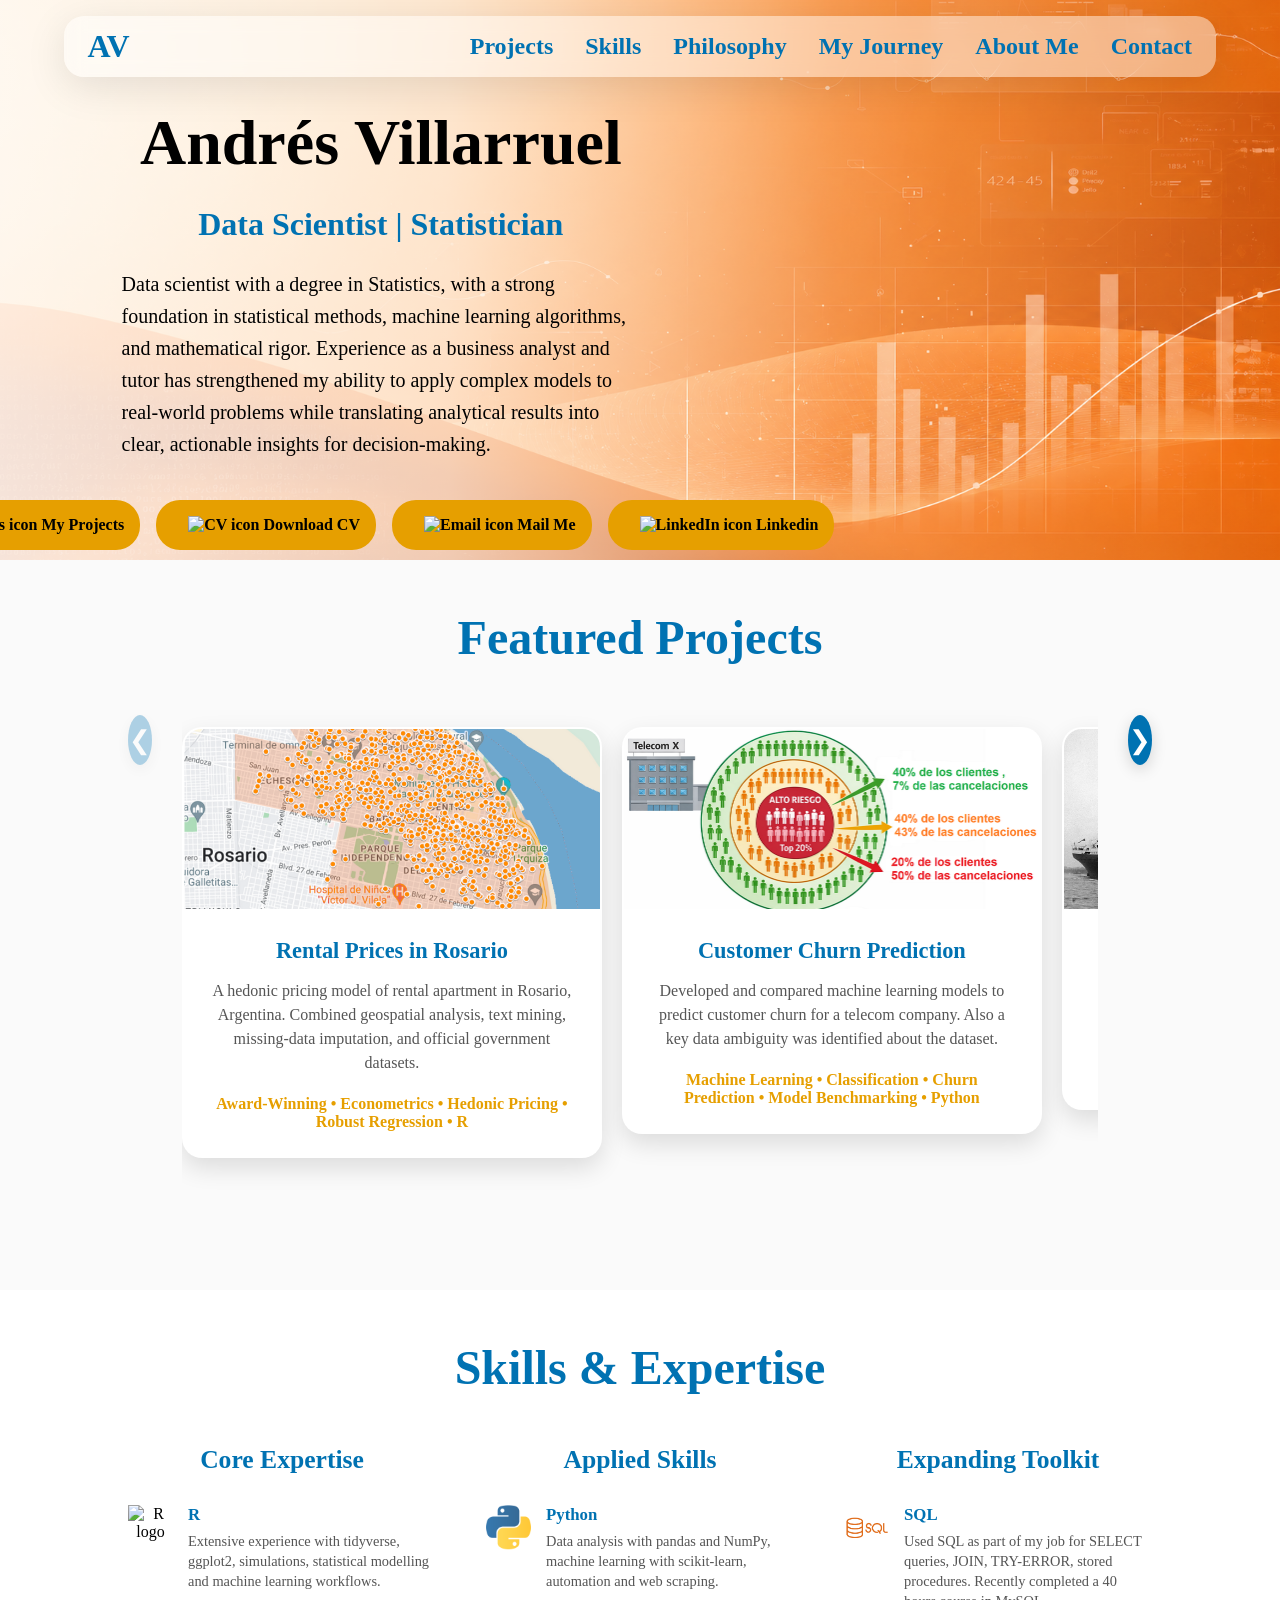
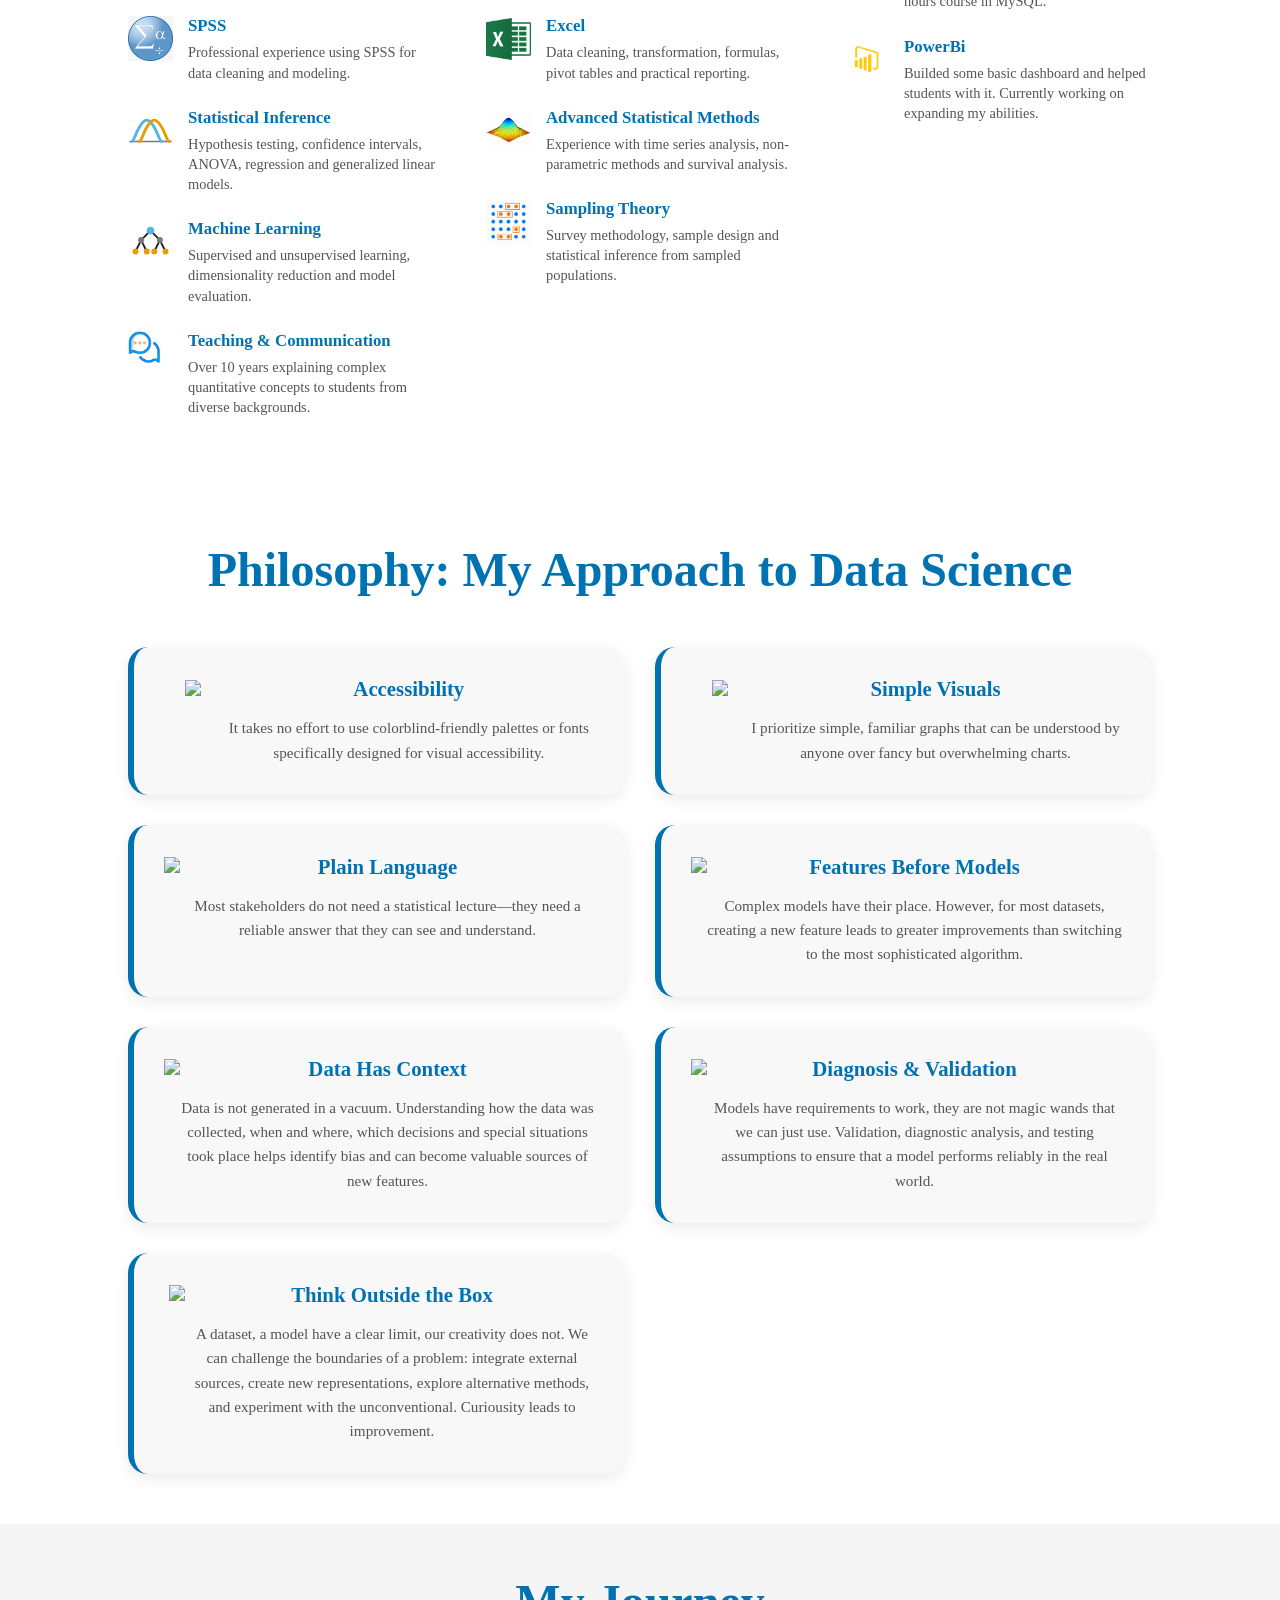
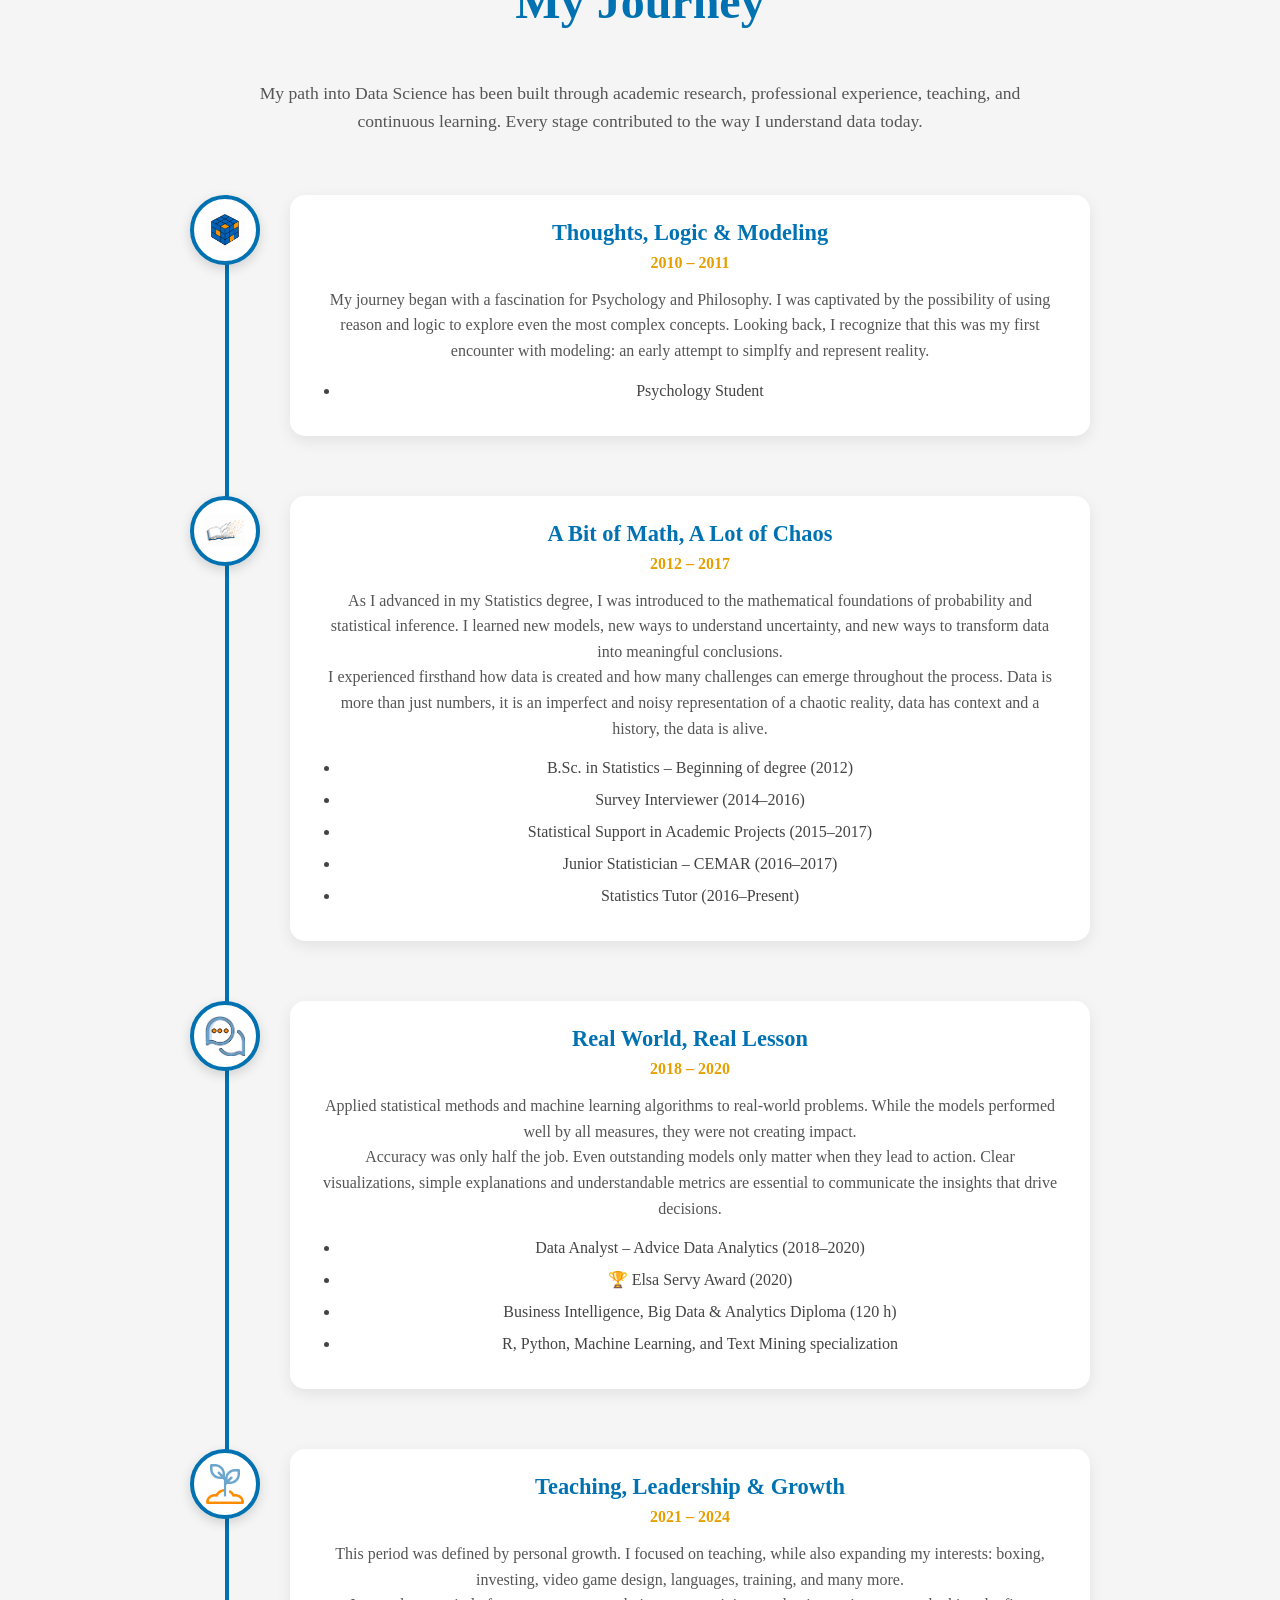
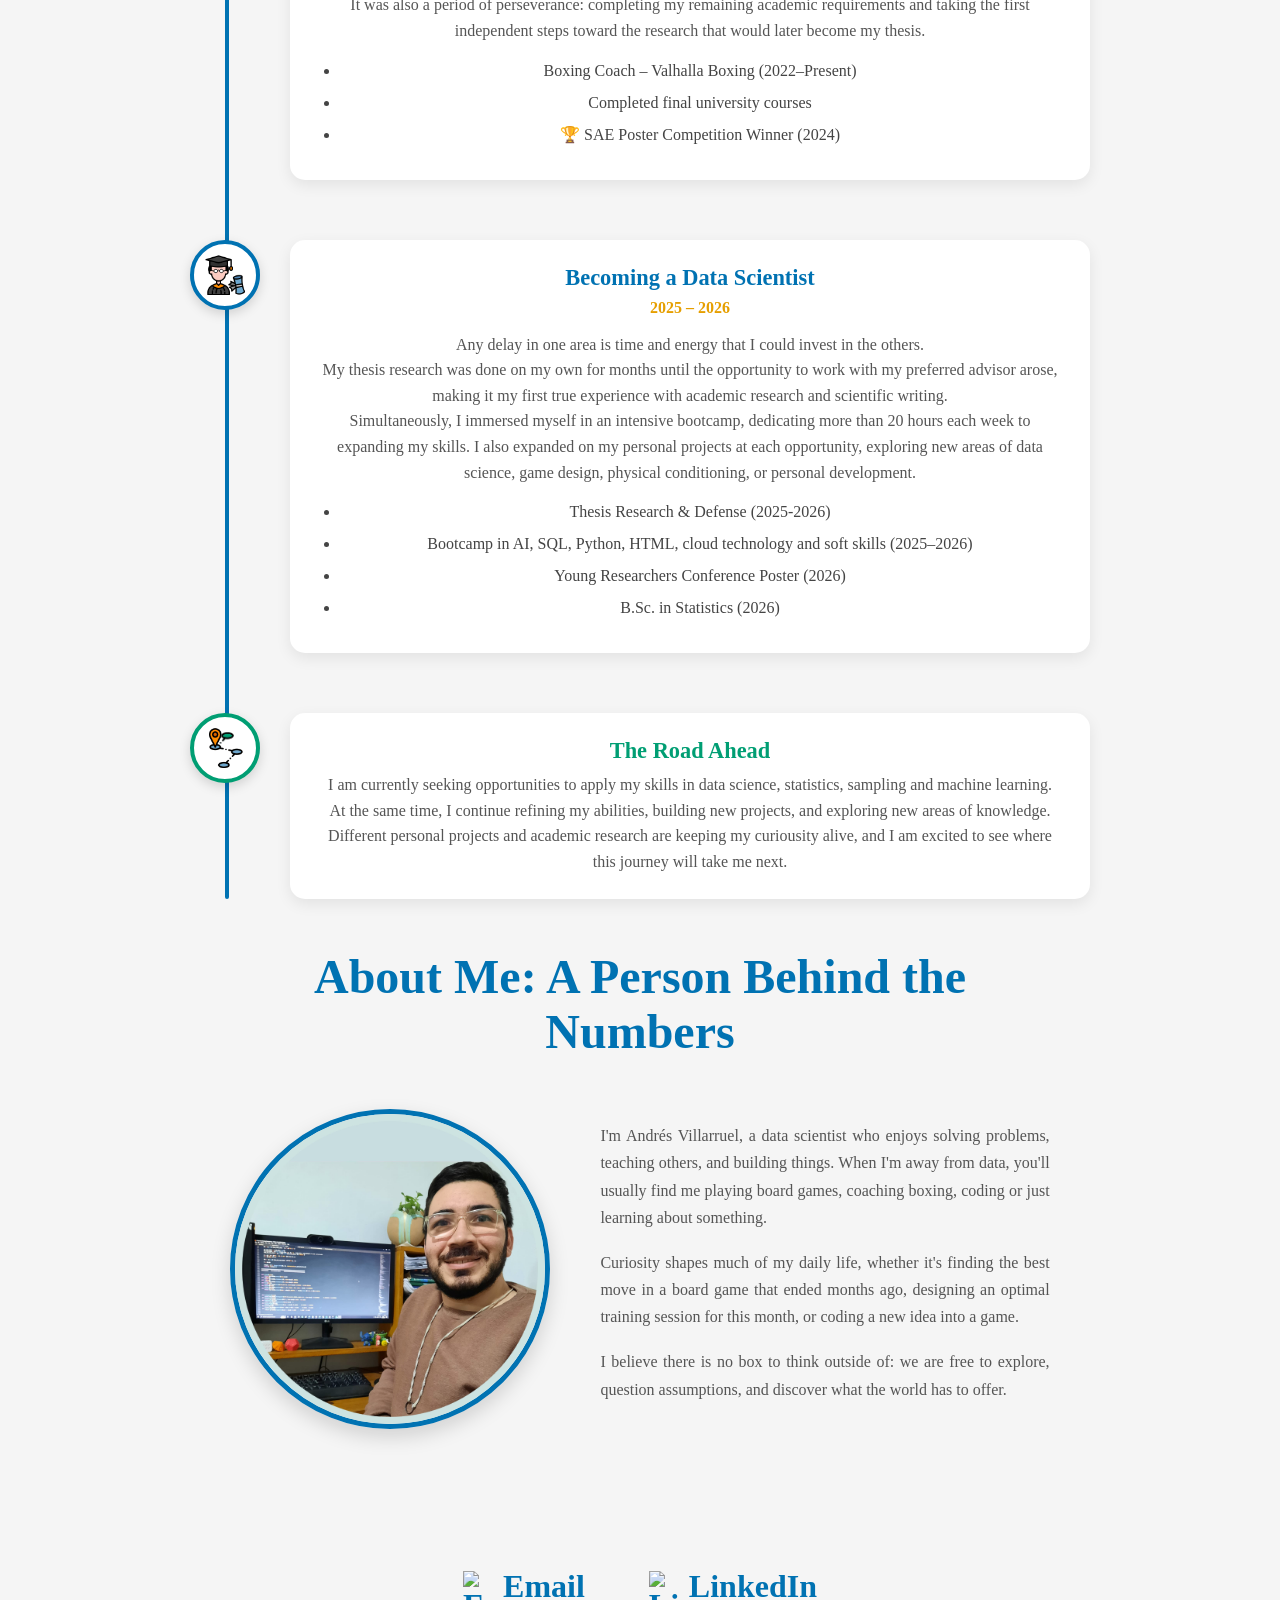
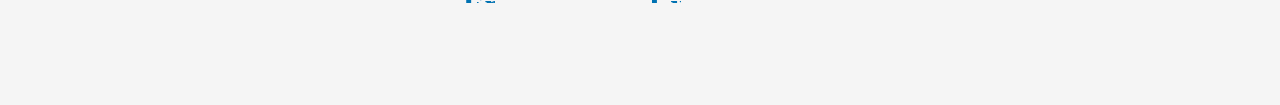
==== commit 4e68af69: "General Update Added skill icons, contact buttons" ====
--- a/index.html
+++ b/index.html
@@ -50,6 +50,12 @@
                 <li>
                     <a href="#about">
                         About Me
+                    </a>
+                </li>
+
+                 <li>
+                    <a href="#contact">
+                        Contact
                     </a>
                 </li>
 
@@ -81,12 +87,30 @@
             <div class="buttons">
 
                 <a href="#projects" class="button">
+                    <img src="images/icons/project_mono.svg" alt="Projects icon" >
+                    
                     My Projects
                 </a>
 
                 <a href="documents/cv.pdf" class="button">
+                    <img src="images/icons/cv_mono.svg" alt="CV icon" >
+
                     Download CV
                 </a>
+
+           
+                <a href="mailto:eavillarruelsp@gmail.com" class="button">
+                    <img src="images/icons/gmail_mono.svg" alt="Email icon" >
+
+                    Mail Me
+                </a>
+
+                <a href="https://www.linkedin.com/in/villarruel-eduardo-andres/"  class="button"  target="_blank">
+                    <img src="images/icons/linkedin_mono.svg" alt="LinkedIn icon" >
+                    Linkedin
+                </a>
+
+              
 
             </div>
         </div>
@@ -124,9 +148,8 @@
                                 </h3>
 
                                 <p>
-                                    A hedonic pricing model to identify the main drivers of apartment rental prices in Rosario, Argentina. 
-                                    Combined geospatial analysis, text mining, missing-data imputation, and official government datasets 
-                                    to explain market pricing and estimate rental values.
+                                    A hedonic pricing model of rental apartment in Rosario, Argentina. 
+                                    Combined geospatial analysis, text mining, missing-data imputation, and official government datasets.
                                 </p>
 
                                 <span>
@@ -151,10 +174,9 @@
                                 </h3>
 
                                 <p>
-                                    Developed a supervised machine learning pipeline to predict customer churn for a telecom company. 
-                                    A key data ambiguity was identified regarding the temporal structure of the dataset. 
-                                    A systematic comparison of eight classification algorithms was performed, including hyperparameter tuning 
-                                    and performance evaluation.
+                                    Developed and compared machine learning models to predict customer churn for a telecom company. 
+                                    Also a key data ambiguity was identified about the dataset. 
+                                   
                                 </p>
 
                                 <span>
@@ -182,10 +204,7 @@
                                 </h3>
 
                                 <p>
-                                    An exploratory and predictive analysis of the Titanic dataset, combining extensive feature engineering,
-                                    missing data imputation, and exploratory data analysis with multiple visualizations. 
-                                    Several classification models were compared, including probit, logit, complementary log-log, 
-                                    decision trees, and random forests.
+                                    An exploratory and predictive analysis of the well-known Titanic dataset.
                                 </p>
 
                                 <span>
@@ -199,162 +218,166 @@
                     </a>
 
 
-
-                    <article class="project-card">
-
-                        <img src="images/cards/levene.png"
-                            alt="Customer churn dashboard">
-
-                        <div class="card-content">
-
-                            <h3>
-                                A Monte Carlo Study of Levene's Test and Its Variants
-                            </h3>
-
-                            <p>
-                                Monte Carlo simulation study investigating Levene's test and its modifications, 
-                                including alternative measures of central tendency and localization-based test variants. 
-                                The performance of each method is evaluated under different conditions,
-                                 including non-normality, the presence of outliers, 
-                                 and different sample sizes.
-                            </p>
-                            <p>
-                                STILL IN PROGRESS!!!
-
-                            
-                            </p>
-
-                            <span>
-                                Bachelor Thesis • Monte Carlo Simulation • Nonparametric Statistics • Python
-                            </span>
-
-                        </div>
-
-                    </article>
-
-
-                     <article class="project-card">
-
-                        <img src="images/cards/market.png"
-                            alt="Customer churn dashboard">
-
-                        <div class="card-content">
-
-                            <h3>
-                                Retail Competition Analysis
-                            </h3>
-
-                            <p>
-                                Award-winning analysis of consumer purchasing behavior
-                                 comparing large supermarket chains and independent retailers. 
-                                 Transaction-level purchase data were used to identify differences in 
-                                 spending patterns, product categories, and customer 
-                                 preferences across retail formats.
-                            </p>
-                            <p>
-                            
-                                STILL IN PROGRESS!!!
-
-                            
-                            </p>
-
-                            <span>
-                                Award-Winning • Retail Analytics • Consumer Behavior • R
-                            </span>
-
-                        </div>
-
-                    </article>
-
-
-                    <article class="project-card">
-
-                        <img src="images/worldcup/card.png"
-                            alt="Football prediction model">
-
-                        <div class="card-content">
-
-                            <h3>
-                                World Cup Ratings
-                            </h3>
-
-                            <p>
-                                Statistical analysis focused on gathering useful metrics 
-                                of the teams participating in the 2026 FIFA World Cup.
-                            </p>
-                            <p>
-                            
-                                STILL IN PROGRESS!!!
-                            </p>
-
-                            <span>
-                                Web Scraping • Statistics • R
-                            </span>
-
-                        </div>
-
-                    </article>
-
-                  
-                    <article class="project-card">
-
-                        <img src="images/cards/box.png"
-                            alt="Boxing analytics image">
-
-                        <div class="card-content">
-
-                            <h3>
-                                Boxing Analytics
-                            </h3>
-
-                            <p>
-                                Built a boxing analytics dataset by scraping and
-                                 integrating statistics from multiple public sources. 
-                                 The project explores how fighter characteristics, performance metrics,
-                                  and historical records relate to competitive outcomes.
-                            </p>
-                            <p>
-                            
-                                STILL IN PROGRESS!!!
-                            </p>
-
-                            <span>
-                                Web Scraping • Sports Analytics • Data Integration • Python
-                            </span>
-
-                        </div>
-
-                    </article>
-
-                    <article class="project-card">
-
-                        <img src="images/cards/sampling.png"
-                            alt="Football prediction model">
-
-                        <div class="card-content">
-
-                            <h3>
-                                Complex Sampling Simulation
-                            </h3>
-
-                            <p>
-                                Developed a synthetic population using census and public demographic 
-                                data to evaluate the performance of alternative sampling designs. 
-                                The project investigates sampling error, estimator bias, and efficiency 
-                                under different survey methodologies.
-                            </p>
-                            <p>
-                            
-                                STILL IN PROGRESS!!!
-                            </p>
-
-                            <span>
-                                Sampling Theory • Simulation • R
-                            </span>
-
-                        </div>
-
-                    </article>
+                     <a href="projects/levene/levene.html" class="project-link">
+
+                       <article class="project-card">
+
+                           <img src="images/cards/levene.png"
+                                alt="Customer churn dashboard">
+
+                            <div class="card-content">
+
+                                <h3>
+                                    A Monte Carlo Study of Levene's Test and Its Variants
+                                </h3>
+
+                                <p>
+                                    Bachelor thesis and other research works. A series of Monte Carlo simulation studies
+                                     investigating the performance of Levene's test and its modifications under different conditions.
+                                </p>
+                                <p>
+                                    STILL IN PROGRESS!!!
+
+                                
+                                </p>
+
+                                <span>
+                                    Bachelor Thesis • Monte Carlo Simulation • Nonparametric Statistics • Python
+                                </span>
+
+                            </div>
+
+                        </article>
+                    </a>
+
+                     <a href="projects/market/market.html" class="project-link">
+
+                        <article class="project-card">
+
+                            <img src="images/cards/market.png"
+                                alt="Customer churn dashboard">
+
+                            <div class="card-content">
+
+                                <h3>
+                                    Retail Competition Analysis
+                                </h3>
+
+                                <p>
+                                    Award-winning analysis of consumer purchasing behavior
+                                    comparing large supermarket chains and independent retailers. 
+                                    Robust regression and dimension reduction.
+                                </p>
+                                <p>
+                                
+                                    STILL IN PROGRESS!!!
+
+                                
+                                </p>
+
+                                <span>
+                                    Award-Winning • Retail Analytics • Consumer Behavior • R
+                                </span>
+
+                            </div>
+
+                        </article>
+                    </a>
+
+                    <a href="projects/worldcup/worldcup.html" class="project-link">
+
+                        <article class="project-card">
+
+                            <img src="images/worldcup/card.png"
+                                alt="Football prediction model">
+
+                            <div class="card-content">
+
+                                <h3>
+                                    World Cup Ratings
+                                </h3>
+
+                                <p>
+                                    Statistical analysis focused on gathering useful metrics 
+                                    of the teams participating in the 2026 FIFA World Cup.
+                                </p>
+                                <p>
+                                
+                                    STILL IN PROGRESS!!!
+                                </p>
+
+                                <span>
+                                    Web Scraping • Statistics • R
+                                </span>
+
+                            </div>
+
+                        </article>
+                     </a>
+
+                    <a href="projects/box/box.html" class="project-link">
+
+                        <article class="project-card">
+
+                            <img src="images/cards/box.png"
+                                alt="Boxing analytics image">
+
+                            <div class="card-content">
+
+                                <h3>
+                                    Boxing Analytics
+                                </h3>
+
+                                <p>
+                                    Built a boxing analytics dataset by scraping and
+                                    integrating statistics from multiple public sources. 
+                                    
+                                </p>
+                                <p>
+                                
+                                    STILL IN PROGRESS!!!
+                                </p>
+
+                                <span>
+                                    Web Scraping • Sports Analytics • Data Integration • Python
+                                </span>
+
+                            </div>
+
+                        </article>
+                    </a>
+
+                    <a href="projects/sampling/sampling.html" class="project-link">
+
+
+                        <article class="project-card">
+
+                            <img src="images/cards/sampling.png"
+                                alt="Football prediction model">
+
+                            <div class="card-content">
+
+                                <h3>
+                                    Complex Sampling Simulation
+                                </h3>
+
+                                <p>
+                                    Created a synthetic population using census and public demographic 
+                                    data. Then evaluated the performance of different sampling designs. 
+                                </p>
+                                <p>
+                                
+                                    STILL IN PROGRESS!!!
+                                </p>
+
+                                <span>
+                                    Sampling Theory • Simulation • R
+                                </span>
+
+                            </div>
+
+                        </article>
+                    </a>    
 
 
 
@@ -576,73 +599,119 @@
 
 
             <div class="philosophy-card">
-                <h3>🎯 Accessibility: Small Effort, Large Impact</h3>
-                <p>
-                    I believe small design choices can greatly improve readability: using colorblind-friendly palettes, 
-                    combining colors with shapes, selecting clear fonts designed for visual accessibility.
-                    Accessibility is not a constraint—it is a low-cost improvement that benefits all users.
-                </p>
+                <div class="img-box">
+                    <img src="images/icons/access.svg" class="philosophy-icon">
+                   
+                </div>
+                <div> 
+                     <h3>  Accessibility</h3>
+                    <p>
+                        It takes no effort to use colorblind-friendly palettes or 
+                         fonts specifically designed for visual accessibility.
+                    </p>
+
+
+                </div>
+               
+                
             </div>
 
 
             <div class="philosophy-card">
-                <h3>📊 Visualization:Simplicity Before Complexity</h3>
-                <p>
-                    A visualization should communicate an idea immediately. 
-                    I prioritize simple, familiar graphs that can be understood 
-                    by audiences without a technical background.
-                    If a chart requires a paragraph to explain how to read it, it is probably not the right chart. 
-                    When more information is needed, I prefer multiple clear visualizations over a single overloaded figure.
-                </p>
-            </div>
+                <div class="img-box">   
+                    <img src="images/icons/visual.svg" class="philosophy-icon">
+                   
+
+                </div>
+                <div>
+                     <h3> Simple Visuals</h3>
+                    <p>
+                        I prioritize simple, familiar graphs that can be understood 
+                        by anyone over fancy but overwhelming charts.
+                    </p>
+                </div>
+            </div>
+
 
 
             <div class="philosophy-card">
-                <h3>📝 Communication: Plain Language, Powerful Insights</h3>
-                <p>
-                    Most stakeholders do not need a statistical lecture—they need a reliable answer.
-                    I avoid unnecessary jargon and translate technical results into clear language
-                    while maintaining methodological rigor. Technical details matter, but they should never obscure the message.
-                </p>
+                <div>
+                    <img src="images/icons/communication.svg" class="philosophy-icon">
+                     
+
+                </div>
+
+               <div>
+                    <h3>  Plain Language</h3>
+                    <p>
+                        Most stakeholders do not need a statistical lecture—they need a reliable answer that they can see and understand.
+                    </p>
+               </div>
+               
             </div>
 
 
             <div class="philosophy-card">
-                <h3>🧩 Feature Engineering: Features Before Models</h3>
-                <p>
-                   Complex models have their place, especially in areas like computer vision and generative AI. However, 
-                   for most datasets, a well-designed feature can provide greater improvements than switching to the most sophisticated algorithm.
-                    I focus on understanding the data and creating meaningful features before trying to optimize model performance.
-                </p>
+                <div>
+                    <img src="images/icons/feature.svg" class="philosophy-icon">
+                   
+                </div>
+                <div>
+                     <h3>Features Before Models</h3>
+                    <p>
+                    Complex models have their place. However, 
+                    for most datasets, creating a new feature leads to greater improvements than switching to the most sophisticated algorithm.
+                </p>
+                </div>
+
             </div>
 
 
             <div class="philosophy-card">
-                <h3>🌎 Context: Data Has a History</h3>
-                <p>
-                    Data is not generated in a vacuum. Every dataset has people, places, methods, and decisions behind it. 
-                    Understanding how the data was collected helps identify limitations and bias. 
-                    At the same time, contextual information such as geography, demographics, time, or external events can become valuable sources of new features.
-                </p>
+                <div>
+                    <img src="images/icons/context.svg" class="philosophy-icon">
+                </div>
+                <div>
+                    
+                    <h3> Data Has Context</h3>
+
+                    <p>
+                        Data is not generated in a vacuum.
+                        Understanding how the data was collected, when and where, which decisions and special situations took place helps identify bias and can become valuable sources of new features.
+                    </p>
+                </div>
             </div>
 
 
             <div class="philosophy-card">
-                <h3>🔬 Diagnosis & Validation: Trust, but Verify</h3>
-                <p>
-                    High accuracy alone does not guarantee a useful model. I value validation, diagnostic analysis, and testing assumptions
-                    to ensure that a model performs reliably beyond the training data. A model should not only fit the data—it should survive contact with the real world.
-                </p>
+                <div> 
+                    <img src="images/icons/validation.svg" class="philosophy-icon">
+                </div>
+                <div> 
+                    <h3> Diagnosis & Validation</h3>
+
+                    <p>
+                        Models have requirements to work, they are not magic wands that we can just use.
+                         Validation, diagnostic analysis, and testing assumptions
+                        to ensure that a model performs reliably in the real world.
+                    </p>
+                </div>
             </div>
 
 
             <div class="philosophy-card">
-                <h3>🚀 Beyond the Dataset: Think Outside the Box</h3>
-                <p>
-                    Some of the best insights appear when we challenge the boundaries of the original dataset: integrating external sources,
-                    creating new representations, exploring alternative perspectives, and experimenting with unconventional ideas.
-                    Established methods provide a foundation, but curiosity is often what leads to innovation.
-                </p>
+                <div class = "img-box"> 
+                    <img src="images/icons/box.svg" class="philosophy-icon">
+
+                </div>
+                <div>
+                    <h3> Think Outside the Box</h3>
+                    <p>
+                        A dataset, a model have a clear limit, our creativity does not. We can challenge the boundaries of a problem: 
+                        integrate external sources, create new representations, explore alternative methods, and experiment with the unconventional.
+                        Curiousity leads to improvement.
+                    </p>
+                </div>
             </div>
 
 
@@ -961,63 +1030,66 @@
 
     </div>
 
-<section id="about">
-
-    <h2 class="section-title">
-        About Me: A Person Behind the Numbers
-    </h2>
-
-    <div class="about-container">
-
-        <!-- Photo -->
-        <div class="about-image">
-            <img src="images/perfil.jpg" alt="Photo of Andres Villarruel">
-        </div>
-
-
-        <!-- Text -->
-        <div class="about-content">
-
-            <p>
-                I'm Andrés Villarruel, a data scientist who enjoys solving problems, teaching others,
-               and building things. When I'm away from data, you'll usually find me playing board games, 
-                coaching boxing, or exploring a new idea simply to understand how it works.
-            </p>
-            <p> 
-                Whether it's finding the best move in a game,
-                 designing the optimal training session, or researching
-                  a new approach to a problem, curiosity shapes much of my daily life.
-                   I believe there is no box to think outside of—we are free to explore, 
-                   question assumptions, and discover what the world has to offer.    
-            </p>
-
-
-
-            <!-- Contact -->
+    <section id="about">
+
+        <h2 class="section-title">
+            About Me: A Person Behind the Numbers
+        </h2>
+
+        <div class="about-container">
+
+            <!-- Photo -->
+            <div class="about-image">
+                <img src="images/perfil.jpg" alt="Photo of Andres Villarruel">
+            </div>
+
+
+            <!-- Text -->
+            <div class="about-content">
+
+                <p>
+                    I'm Andrés Villarruel, a data scientist who enjoys solving problems, teaching others,
+                    and building things. When I'm away from data, you'll usually find me playing board games, 
+                    coaching boxing, coding or just learning about something.
+                </p>
+                <p> 
+                    Curiosity shapes much of my daily life, whether it's finding the best move in a board 
+                    game that ended months ago, designing an optimal training session for this month, or 
+                    coding a new idea into a game.
+                </p>
+                <p>
+                    I believe there is no box to think outside of: we are free to explore, 
+                    question assumptions, and discover what the world has to offer.    
+                </p>
+
+
+
+            
+
+            </div>
+
+        </div>
+
+    </section>
+    <section id="contact">
+         <!-- Contact -->
             <div class="contact-links">
 
-                <a href="mailto:your.email@gmail.com">
-                    <img src="images/logos/email.svg" alt="Email">
+                <a href="mailto:eavillarruelsp@gmail.com">
+                    <img src="images/icons/gmail.png" alt="Email">
                     Email
                 </a>
 
-                <a href="https://github.com/youruser" target="_blank">
-                    <img src="images/logos/github.svg" alt="GitHub">
-                    GitHub
-                </a>
-
-                <a href="https://linkedin.com/in/yourprofile" target="_blank">
-                    <img src="images/logos/linkedin.svg" alt="LinkedIn">
+
+                <a href="https://linkedin.com/in/villarruel-eduardo-andres/" target="_blank">
+                    <img src="images/icons/linkedin.svg" alt="LinkedIn">
                     LinkedIn
                 </a>
 
             </div>
 
-        </div>
-
-    </div>
-
-</section>
+    </section>
+
 
     <script src="scripts/script.js"></script>
 </body>
--- a/styles/style.css
+++ b/styles/style.css
@@ -52,7 +52,8 @@
 header {
     position: fixed;
 
-    top: 20px;
+    top: 1rem;
+
     left: 50%;
 
     transform: translateX(-50%);
@@ -105,7 +106,7 @@
 
     white-space: nowrap;
 
-    gap: clamp(0.5rem, 1rem, 2rem);
+    gap: clamp(0.5rem, 2rem, 2rem);
 
     
 }
@@ -118,7 +119,7 @@
     color: var(--oi-blue);
 
     font-weight: 600;
-    font-size: clamp(0.9rem, 1.5vw, 1.5rem);
+    font-size: clamp(0.9rem, 1.5rem, 1.5rem);
 
     position: relative;
 
@@ -155,7 +156,7 @@
 }
 /* Hero section */
 #hero {
-    height: 70vh;
+    height: 35rem;
 
     display: flex;
     align-items: center;
@@ -182,7 +183,8 @@
 
 /* Container with text */
 .hero-content {
-    width: 50%;
+
+    width: 45%;
     margin-left: 5%;
     margin-right: 0%;
 }
@@ -190,6 +192,7 @@
 
 /* Name */
 .hero-content h1 {
+    padding-top: 6rem;
     font-size: 4rem;
     font-weight: 800;
     margin-bottom: 5%;
@@ -219,9 +222,9 @@
 /* Buttons container */
 .buttons {
     max-width: 50%;
-    margin-left: 25%;
-    display: flex;
-    gap: 10%;
+    margin-left: 22.5%;
+    display: flex;
+    gap: 1rem;
     justify-content: center;
     align-content: center;
 
@@ -232,13 +235,19 @@
 .button {
     display: inline-block;
 
+    text-decoration: none;
+    text-overflow: ellipsis;
+    white-space: nowrap;
+
     background-color: var(--oi-orange);
-    color: white;
+    color: black;
+    vertical-align: middle;
+
 
     text-decoration: none;
 
-    padding: 15px 32px;
-    border-radius: 30px;
+    padding: 1rem 2rem 1rem 2rem;
+    border-radius: 1.5rem;
 
     font-weight: bold;
 
@@ -255,6 +264,16 @@
     box-shadow: 0 4px 8px rgba(0, 0, 0, 0.2);
 }
 
+
+
+
+/*Contact icon*/
+.button img {
+    height: 1.5em;
+    width: auto;
+    vertical-align: bottom;
+}
+
 html {
     scroll-behavior: smooth;
 }
@@ -283,6 +302,8 @@
 .carousel-window {
     overflow: hidden;
     width: 1920px;
+    padding-top: 12px;
+    padding-bottom: 12px;
 }
 
 .carousel-container {
@@ -293,7 +314,7 @@
 
 .project-carousel {
     display: flex;
-    gap: 30px;
+    gap: 20px;
 }
 
 .project-link {
@@ -305,7 +326,9 @@
 .project-card {
 
     width: 420px;
-    flex-shrink: 0;
+    
+   flex-shrink: 0;
+    border: 2px solid transparent;
 
     background-color: white;
 
@@ -325,6 +348,7 @@
 
     transform: translateY(-10px);
 
+    border-color: var(--oi-orange);
     box-shadow:
         0 20px 35px rgba(0,0,0,0.18);
 }
@@ -368,10 +392,13 @@
 
 .card-content span {
 
-    color: #E69F00;
+    color: var(--oi-orange);
 
     font-weight: bold;
 }
+
+/*click the project card*/
+
 
 /* The arrows */
 .arrow {
@@ -383,9 +410,9 @@
 
     border-radius: 50%;
 
-    background-color: white;
-
-    color: #0072B2;
+    background-color: var(--oi-blue);
+
+    color: white;
 
     font-size: 1.6rem;
 
@@ -402,7 +429,7 @@
 
 .arrow:hover {
 
-    background-color: #0072B2;
+    background-color: var(--oi-orange);
 
     color: white;
 
@@ -531,10 +558,12 @@
 }
 
 
+
 /* Philosophy cards */
 
 .philosophy-card {
 
+    display: flex;
     background-color: #F8F8F8;
 
     padding: 30px;
@@ -547,7 +576,17 @@
 
 }
 
-
+/*img box*/
+.img-box{
+    width: 100px;
+}
+
+/*img*/
+
+.philosophy-icon{
+    height: 4rem;
+    vertical-align: middle;
+}
 /* Titles */
 
 .philosophy-card h3 {
@@ -628,7 +667,7 @@
 
     width: 4px;
 
-    background-color: #0072B2;
+    background-color: var(--oi-blue);
 
     border-radius: 5px;
 }
@@ -663,7 +702,7 @@
 
     border-radius: 50%;
 
-    border: 4px solid #0072B2;
+    border: 4px solid var(--oi-blue);
 
     display: flex;
     justify-content: center;
@@ -708,7 +747,7 @@
 
     margin-bottom: 8px;
 
-    color: #0072B2;
+    color: var(--oi-blue);
 
     font-size: 1.4rem;
 }
@@ -724,7 +763,7 @@
 
     font-weight: bold;
 
-    color: #E69F00;
+    color: var(--oi-orange);
 }
 
 
@@ -856,9 +895,13 @@
 
     display: flex;
 
-    gap: 25px;
+    gap: 4rem;
 
     flex-wrap: wrap;
+
+    justify-content: center;
+
+    align-content: center;
 }
 
 
@@ -868,31 +911,35 @@
 
     align-items: center;
 
-    gap: 10px;
+    gap: 0.5rem;
 
     text-decoration: none;
 
-    color: #0072B2;
+    color: var(--oi-blue);
 
     font-weight: 600;
 
     transition: color 0.3s ease;
+
+    font-size: 2rem;
 }
 
 
 .contact-links a:hover {
 
-    color: #E69F00;
+    color: var(--oi-orange);
 }
 
 
 .contact-links img {
 
-    width: 24px;
-
-    height: 24px;
+    width: 2rem;
+
+    height: 2rem;
 
     object-fit: contain;
+
+    
 }
 
 
